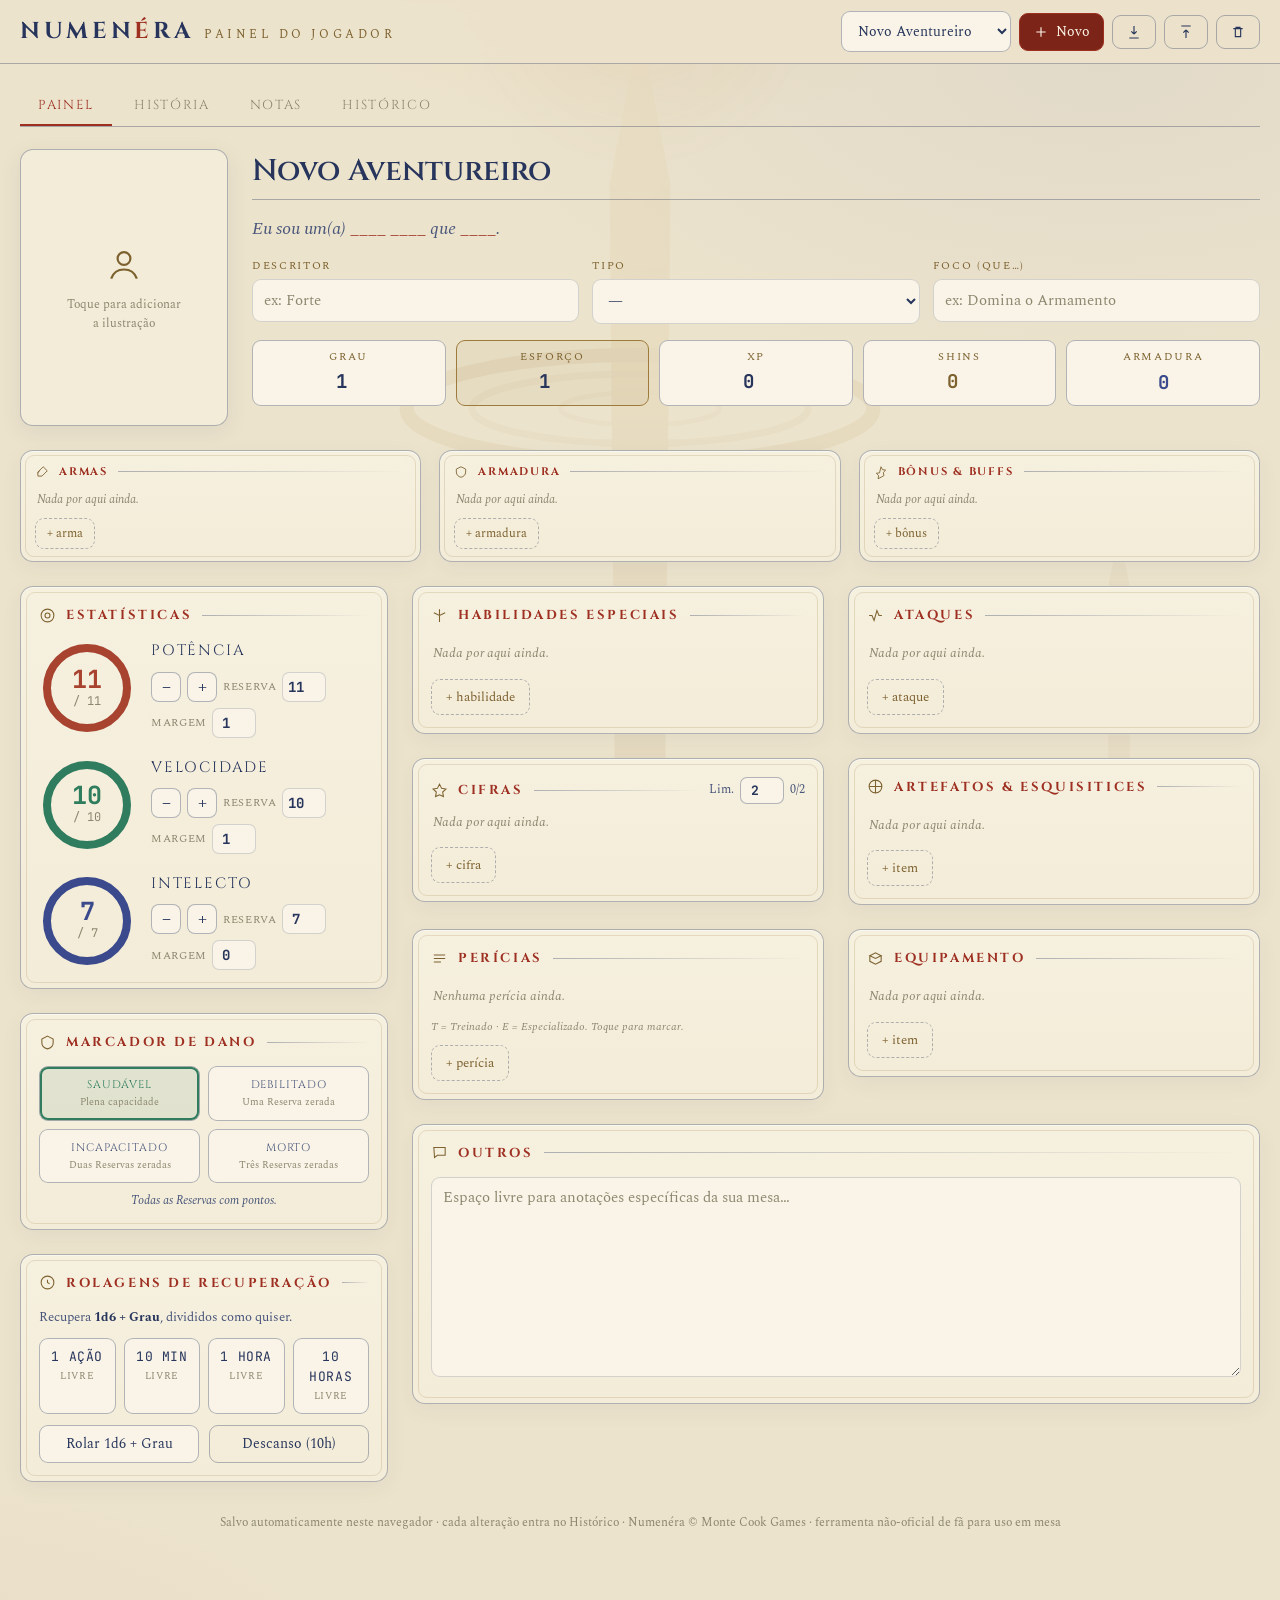
==== Painel do PJ.html @ b5084835 "Add history tracking feature to Player Dashboard, including UI elements for displaying and clearing " ====
<!DOCTYPE html>
<html lang="pt-BR">
<head>
<meta charset="UTF-8">
<meta name="viewport" content="width=device-width, initial-scale=1.0">
<title>Numenéra — Painel do Jogador</title>
<link rel="preconnect" href="https://fonts.googleapis.com">
<link rel="preconnect" href="https://fonts.gstatic.com" crossorigin>
<link href="https://fonts.googleapis.com/css2?family=Cinzel:wght@400;600;700&family=Spectral:ital,wght@0,400;0,500;0,600;1,400;1,500&family=JetBrains+Mono:wght@400;700&display=swap" rel="stylesheet">
<style>
:root{
  --parch:#ece3cc; --parch-2:#f3ecd8; --parch-3:#f9f4e7; --parch-card:#f6f0df;
  --ink:#27355c; --ink-soft:#48557a; --ink-faint:#8c876f;
  --line:rgba(39,53,92,.18); --line-2:rgba(39,53,92,.34);
  --verm:#9e3022; --verm-d:#7c2418; --brass:#9c7b3c; --brass-d:#7d6230;
  --pot:#a8432f; --vel:#2f7d5e; --int:#3a4a8c;
  --ok:#2f7d5e; --warn:#b8862f; --bad:#a8392c;
  --r:9px; --r-lg:13px;
}
*{box-sizing:border-box}
html,body{margin:0;padding:0}
body{
  background:
    radial-gradient(820px 520px at 50% -12%, rgba(196,132,44,.13), transparent 62%),
    radial-gradient(1100px 560px at 86% 4%, rgba(58,74,140,.06), transparent 60%),
    radial-gradient(900px 480px at -8% 108%, rgba(168,67,47,.06), transparent 55%),
    var(--parch);
  color:var(--ink); font-family:"Spectral",Georgia,serif; font-size:16px; line-height:1.55;
  min-height:100vh; -webkit-font-smoothing:antialiased;
}
button{font-family:inherit;cursor:pointer}
input,textarea,select{font-family:inherit;color:var(--ink)}
::placeholder{color:var(--ink-faint)}
::selection{background:rgba(158,48,34,.22)}
.bg{position:fixed;inset:0;z-index:0;pointer-events:none;overflow:hidden}
.bg .monolith{position:absolute;top:-30px;left:50%;transform:translateX(-50%);width:min(560px,86vw);opacity:.07}
.bg .mono-far{position:absolute;bottom:-40px;right:4%;width:min(220px,32vw);opacity:.045}
.wrap{max-width:1320px;margin:0 auto;padding:0 20px 80px;position:relative;z-index:1}
header.top{position:sticky;top:0;z-index:50;background:rgba(236,227,204,.94);backdrop-filter:blur(10px);border-bottom:1px solid var(--line-2)}
.top-in{max-width:1320px;margin:0 auto;padding:11px 20px;display:flex;align-items:center;gap:16px;flex-wrap:wrap}
.brand{display:flex;align-items:baseline;gap:11px}
.brand h1{font-family:"Cinzel",serif;font-weight:700;font-size:23px;letter-spacing:.16em;margin:0;color:var(--ink);text-transform:uppercase}
.brand h1 .a{color:var(--verm)}
.brand .sub{font-size:11.5px;letter-spacing:.3em;text-transform:uppercase;color:var(--brass-d)}
.top-tools{margin-left:auto;display:flex;align-items:center;gap:8px;flex-wrap:wrap}
select.charsel{background:var(--parch-3);border:1px solid var(--line-2);border-radius:var(--r);padding:8px 12px;font-size:14px;min-width:170px}
.btn{background:var(--parch-3);border:1px solid var(--line-2);color:var(--ink);border-radius:var(--r);padding:8px 13px;font-size:13.5px;display:inline-flex;align-items:center;gap:7px;transition:.15s}
.btn:hover{background:#fff;border-color:var(--brass-d)}
.btn:active{transform:translateY(1px)}
.btn.prim{background:var(--verm-d);border-color:var(--verm);color:#fdf6e8}
.btn.prim:hover{background:var(--verm)}
.btn.ghost{background:transparent}
.btn svg{width:16px;height:16px;fill:none;stroke:currentColor;stroke-width:1.7}
.tabs{display:flex;gap:4px;margin:22px 0;border-bottom:1px solid var(--line-2);flex-wrap:wrap}
.tab{background:transparent;border:none;border-bottom:2px solid transparent;padding:10px 18px;font-family:"Cinzel",serif;font-size:13px;letter-spacing:.13em;text-transform:uppercase;color:var(--ink-faint);transition:.15s}
.tab:hover{color:var(--ink)}
.tab.active{color:var(--verm);border-bottom-color:var(--verm)}
.tabsec[hidden]{display:none}
.panel{background:linear-gradient(180deg,var(--parch-card),var(--parch-2));border:1px solid var(--line-2);border-radius:var(--r-lg);padding:18px;position:relative;box-shadow:0 1px 0 rgba(255,255,255,.5) inset,0 6px 22px rgba(39,53,92,.05)}
.panel::before{content:"";position:absolute;inset:5px;border:1px solid rgba(156,123,60,.20);border-radius:9px;pointer-events:none}
.ptitle{font-family:"Cinzel",serif;font-size:13px;letter-spacing:.2em;text-transform:uppercase;color:var(--verm);margin:0 0 14px;display:flex;align-items:center;gap:10px}
.ptitle::after{content:"";flex:1;height:1px;background:linear-gradient(90deg,var(--line-2),transparent)}
.ptitle .ic{width:17px;height:17px;fill:none;stroke:var(--brass-d);stroke-width:1.5;flex:none}
.lbl{font-size:10.5px;letter-spacing:.16em;text-transform:uppercase;color:var(--brass-d)}
.fld{width:100%;background:var(--parch-3);border:1px solid var(--line);border-radius:var(--r);padding:9px 11px;font-size:15px;transition:.15s}
.fld:focus{outline:none;border-color:var(--brass);background:#fff}
textarea.fld{resize:vertical;min-height:64px;line-height:1.5}
.hero{display:grid;grid-template-columns:208px 1fr;gap:24px;align-items:start;margin-bottom:24px}
.portrait{position:relative;border:1px solid var(--line-2);border-radius:var(--r-lg);background:var(--parch-2);overflow:hidden;aspect-ratio:3/4;display:flex;align-items:center;justify-content:center;cursor:pointer;box-shadow:0 6px 22px rgba(39,53,92,.08)}
.portrait img{width:100%;height:100%;object-fit:cover;display:block}
.portrait .ph{display:flex;flex-direction:column;align-items:center;gap:10px;color:var(--ink-faint);padding:18px;text-align:center}
.portrait .ph svg{width:44px;height:44px;fill:none;stroke:var(--brass-d);stroke-width:1.2}
.portrait .ph span{font-size:12px}
.portrait:hover{border-color:var(--brass)}
.portrait .ovl{position:absolute;left:0;right:0;bottom:0;padding:8px;background:linear-gradient(0deg,rgba(39,53,92,.85),transparent);font-size:11px;letter-spacing:.16em;text-transform:uppercase;color:var(--parch-3);text-align:center;opacity:0;transition:.2s;pointer-events:none}
.portrait:hover .ovl{opacity:1}
.portrait .rm{position:absolute;top:6px;right:6px;background:rgba(39,53,92,.82);border:1px solid rgba(255,255,255,.25);border-radius:8px;width:26px;height:26px;display:none;align-items:center;justify-content:center;color:#fdf6e8;font-size:13px}
.portrait.has .rm{display:flex}
.portrait .rm:hover{background:var(--bad)}
.idbody{display:flex;flex-direction:column;gap:16px;min-width:0}
.namerow input{width:100%;background:transparent;border:none;border-bottom:1.5px solid var(--line-2);font-family:"Cinzel",serif;font-size:30px;font-weight:600;color:var(--ink);padding:2px 0 8px}
.namerow input:focus{outline:none;border-color:var(--brass)}
.sentence{font-style:italic;font-size:18px;color:var(--ink-soft);line-height:1.45}
.sentence b{color:var(--verm);font-style:normal;font-weight:600}
.dtf{display:grid;grid-template-columns:repeat(3,1fr);gap:13px}
.dtf .cell .lbl{display:block;margin-bottom:5px}
.meta{display:flex;gap:10px;flex-wrap:nowrap}
.meta .box{flex:1 1 0;min-width:0;background:var(--parch-3);border:1px solid var(--line-2);border-radius:var(--r);padding:8px 8px;display:flex;flex-direction:column;gap:2px;text-align:center}
.meta .box .lbl{margin:0}
.meta .box input,.meta .box .val{width:100%;background:transparent;border:none;text-align:center;font-family:"JetBrains Mono",monospace;font-size:19px;font-weight:700;color:var(--ink)}
.meta .box input:focus{outline:none}
.meta .box.eff{border-color:var(--brass);background:rgba(156,123,60,.07)}
.meta .box.shins .val,.meta .box.shins input{color:var(--brass-d)}
.meta .box.armor .val{color:var(--int)}
.grid{display:grid;grid-template-columns:368px 1fr;gap:24px;align-items:start}
.col{display:flex;flex-direction:column;gap:24px}
.twocol{display:grid;grid-template-columns:1fr 1fr;gap:24px;align-items:start}
.subcol{display:flex;flex-direction:column;gap:24px;min-width:0}
.gearbar{display:grid;grid-template-columns:repeat(3,1fr);gap:18px;margin-bottom:24px}
.panel.mini{padding:12px 14px}
.panel.mini::before{inset:4px}
.panel.mini .ptitle{font-size:11px;letter-spacing:.16em;margin-bottom:9px}
.panel.mini .ptitle .ic{width:14px;height:14px}
.panel.mini .rows{gap:6px}
.panel.mini .chip{padding:5px 8px;gap:8px}
.panel.mini .chip .cname{font-size:13px}
.panel.mini .chip .csub{font-size:10px}
.panel.mini .chip .cnum{min-width:34px}
.panel.mini .chip .cnum .v{font-size:16px}
.panel.mini .chip .ic-btn{width:23px;height:23px;font-size:11px}
.panel.mini .empty{padding:2px 2px;font-size:11.5px}
.panel.mini .addrow{margin-top:7px;padding:5px 11px;font-size:12px}
.pools{display:flex;flex-direction:column;gap:18px}
.pool{display:grid;grid-template-columns:96px 1fr;gap:16px;align-items:center}
.gauge{position:relative;width:96px;height:96px}
.gauge svg{width:96px;height:96px;transform:rotate(-90deg)}
.gauge .track{stroke:rgba(39,53,92,.10)}
.gauge .fill{stroke-linecap:round;transition:stroke-dashoffset .35s ease}
.gauge .ctr{position:absolute;inset:0;display:flex;flex-direction:column;align-items:center;justify-content:center}
.gauge .ctr .cur{font-family:"JetBrains Mono",monospace;font-size:25px;font-weight:700;line-height:1}
.gauge .ctr .mx{font-family:"JetBrains Mono",monospace;font-size:12px;color:var(--ink-faint)}
.pool-info{display:flex;flex-direction:column;gap:9px;min-width:0}
.pool-name{font-family:"Cinzel",serif;font-size:15px;letter-spacing:.12em;text-transform:uppercase;color:var(--ink)}
.pool-ctrls{display:flex;align-items:center;gap:6px;flex-wrap:wrap}
.step{width:30px;height:30px;border-radius:8px;border:1px solid var(--line-2);background:var(--parch-3);color:var(--ink);font-size:18px;line-height:1;display:flex;align-items:center;justify-content:center}
.step:hover{background:#fff;border-color:var(--brass-d)}
.pool-ctrls .miniedit{display:flex;align-items:center;gap:5px;font-size:11px;color:var(--ink-faint);text-transform:uppercase;letter-spacing:.06em}
.pool-ctrls .miniedit input{width:44px;background:var(--parch-3);border:1px solid var(--line);border-radius:7px;text-align:center;font-family:"JetBrains Mono",monospace;font-weight:700;padding:5px 2px;font-size:14px}
.dmgtrack{display:flex;flex-direction:column;gap:9px}
.dmgrow{display:grid;grid-template-columns:1fr 1fr;gap:8px}
.dmgcell{min-width:0;border:1px solid var(--line-2);border-radius:var(--r);background:var(--parch-3);padding:9px 8px;text-align:center;cursor:pointer;transition:.15s;user-select:none;overflow:hidden}
.dmgcell:hover{border-color:var(--brass-d)}
.dmgcell .st{font-family:"Cinzel",serif;font-size:11px;letter-spacing:.08em;text-transform:uppercase;color:var(--ink-soft)}
.dmgcell .sub{font-size:10px;color:var(--ink-faint);margin-top:2px}
.dmgcell.active{box-shadow:0 0 0 2px currentColor inset}
.dmgcell.s0.active{color:var(--ok);background:rgba(47,125,94,.10)}
.dmgcell.s1.active{color:var(--warn);background:rgba(184,134,47,.12)}
.dmgcell.s2.active{color:var(--bad);background:rgba(168,57,44,.12)}
.dmgcell.s3.active{color:#6c1414;background:rgba(108,20,20,.14)}
.dmgcell.active .st{color:currentColor}
.dmg-note{font-size:12px;color:var(--ink-soft);font-style:italic;text-align:center}
.recov{display:flex;flex-direction:column;gap:11px}
.recrow{display:flex;gap:8px;flex-wrap:wrap}
.rectile{flex:1;min-width:66px;background:var(--parch-3);border:1px solid var(--line-2);border-radius:var(--r);padding:8px 6px;text-align:center;font-size:10px;letter-spacing:.06em;text-transform:uppercase;color:var(--ink-faint);transition:.15s;user-select:none;cursor:pointer}
.rectile:hover{border-color:var(--brass-d)}
.rectile.used{background:rgba(158,48,34,.12);border-color:var(--verm);color:var(--verm)}
.rectile .t{display:block;font-size:13px;color:var(--ink);margin-bottom:2px;font-family:"JetBrains Mono",monospace}
.rectile.used .t{color:var(--verm);text-decoration:line-through}
.recline{display:flex;align-items:center;gap:10px;justify-content:space-between;font-size:13px;color:var(--ink-soft)}
.recline b{color:var(--ink)}
.rows{display:flex;flex-direction:column;gap:8px}
.empty{font-size:12.5px;color:var(--ink-faint);font-style:italic;padding:5px 2px}
.chip{display:flex;align-items:center;gap:10px;background:var(--parch-3);border:1px solid var(--line-2);border-radius:var(--r);padding:7px 9px;cursor:pointer;transition:.12s}
.chip:hover{border-color:var(--brass);background:#fff}
.chip .cmain{flex:1;min-width:0}
.chip .cname{font-weight:600;color:var(--ink);white-space:nowrap;overflow:hidden;text-overflow:ellipsis;font-size:14.5px}
.chip .csub{font-size:11px;color:var(--ink-faint);letter-spacing:.03em;white-space:nowrap;overflow:hidden;text-overflow:ellipsis}
.chip .cnum{flex:none;text-align:center;min-width:40px;padding:0 2px}
.chip .cnum .v{font-family:"JetBrains Mono",monospace;font-size:19px;font-weight:700;line-height:1;color:var(--verm);display:block}
.chip .cnum .l{font-size:8.5px;text-transform:uppercase;letter-spacing:.06em;color:var(--ink-faint)}
.chip .cnum.blue .v{color:var(--int)}
.chip .cnum.green .v{color:var(--vel)}
.chip .cnum.brass .v{color:var(--brass-d)}
.chip .cact{display:flex;gap:4px;flex:none}
.chip .ic-btn{width:26px;height:26px;border-radius:7px;border:1px solid var(--line);background:transparent;color:var(--ink-faint);display:flex;align-items:center;justify-content:center;font-size:12px}
.chip .ic-btn:hover{color:var(--ink);border-color:var(--brass-d)}
.chip .ic-btn.del:hover{color:var(--bad);border-color:var(--bad)}
.addrow{align-self:flex-start;margin-top:10px;background:transparent;border:1px dashed var(--line-2);color:var(--brass-d);border-radius:var(--r);padding:7px 14px;font-size:13px}
.addrow:hover{background:var(--parch-3)}
.skill{display:flex;gap:8px;align-items:center}
.skill .badges{display:flex;gap:5px;flex:none}
.skill .bdg{width:30px;height:30px;border-radius:50%;border:1.5px solid var(--line-2);background:var(--parch-3);font-family:"Cinzel",serif;font-size:12px;font-weight:700;color:var(--ink-faint);display:flex;align-items:center;justify-content:center;transition:.12s}
.skill .bdg:hover{border-color:var(--brass-d)}
.skill .bdg.on[data-k="T"]{background:var(--vel);border-color:var(--vel);color:#fff}
.skill .bdg.on[data-k="E"]{background:var(--brass);border-color:var(--brass);color:#fff}
.skill .del{flex:none;width:30px;height:34px;border-radius:8px;border:1px solid var(--line);background:transparent;color:var(--ink-faint);display:flex;align-items:center;justify-content:center;font-size:13px}
.skill .del:hover{color:var(--bad);border-color:var(--bad)}
.skill-hint{font-size:11px;color:var(--ink-faint);font-style:italic;margin-top:6px}
.cyphdr{display:flex;align-items:center;justify-content:space-between;margin-bottom:4px;gap:10px}
.cyphdr .limit{display:flex;align-items:center;gap:6px;font-size:11.5px;color:var(--ink-soft);white-space:nowrap}
.cyphdr .limit input{width:44px;background:var(--parch-3);border:1px solid var(--line-2);border-radius:7px;text-align:center;font-family:"JetBrains Mono",monospace;font-weight:700;padding:4px;font-size:13px}
.cyphdr .limit.over{color:var(--bad)}
.cyphdr .limit.over input{border-color:var(--bad)}
.board textarea{min-height:60vh;font-size:15.5px;line-height:1.7}
.story-grid{display:grid;grid-template-columns:1fr 1fr;gap:24px}
.story-grid textarea{min-height:42vh}
.modal-back{position:fixed;inset:0;background:rgba(39,53,92,.42);backdrop-filter:blur(3px);display:none;align-items:center;justify-content:center;z-index:200;padding:20px}
.modal-back.show{display:flex}
.modal{background:var(--parch-2);border:1px solid var(--brass);border-radius:var(--r-lg);width:min(520px,100%);max-height:88vh;overflow:auto;box-shadow:0 20px 60px rgba(39,53,92,.4)}
.modal-head{display:flex;align-items:center;justify-content:space-between;padding:14px 18px;border-bottom:1px solid var(--line-2)}
.modal-head h4{margin:0;font-family:"Cinzel",serif;font-size:14px;letter-spacing:.16em;text-transform:uppercase;color:var(--verm)}
.modal-head .x{background:transparent;border:none;font-size:18px;color:var(--ink-faint)}
.modal-head .x:hover{color:var(--bad)}
.modal-body{padding:16px 18px;display:flex;flex-direction:column;gap:13px}
.modal-foot{padding:12px 18px;border-top:1px solid var(--line-2);display:flex;justify-content:flex-end;gap:8px}
.mfield{display:flex;flex-direction:column;gap:5px}
.mfield label{font-size:11px;letter-spacing:.12em;text-transform:uppercase;color:var(--brass-d)}
.tip{position:fixed;z-index:300;max-width:300px;background:var(--ink);color:var(--parch-3);border:1px solid var(--brass);border-radius:10px;padding:10px 12px;font-size:13px;line-height:1.5;box-shadow:0 12px 40px rgba(0,0,0,.35);pointer-events:none;opacity:0;transition:opacity .12s;display:none}
.tip.show{display:block;opacity:1}
.tip .tt-title{font-family:"Cinzel",serif;font-size:12px;letter-spacing:.08em;text-transform:uppercase;color:var(--brass);margin-bottom:6px}
.tip .tt-row{display:flex;gap:12px;justify-content:space-between;margin-top:2px}
.tip .tt-row .k{color:#c9b88a;flex:none}
.tip .tt-row .vv{text-align:right;color:var(--parch-3)}
.tip .tt-full{margin-top:6px;color:#e6dcc2;white-space:pre-wrap}
.foot{margin-top:32px;text-align:center;font-size:12px;color:var(--ink-faint)}
.toast{position:fixed;bottom:24px;left:50%;transform:translateX(-50%) translateY(20px);background:var(--ink);border:1px solid var(--brass);color:var(--parch-3);padding:11px 20px;border-radius:var(--r);font-size:14px;opacity:0;transition:.25s;z-index:400;box-shadow:0 10px 40px rgba(39,53,92,.4)}
.toast.show{opacity:1;transform:translateX(-50%) translateY(0)}
.history-bar{display:flex;align-items:center;justify-content:space-between;gap:12px;flex-wrap:wrap}
.history-bar .ptitle{flex:1;min-width:200px;margin:0}
.history-bar .ptitle #history-count{font-family:"JetBrains Mono",monospace;font-size:12px;letter-spacing:0;color:var(--ink-faint);text-transform:none}
.history-lead{margin:10px 0 14px;font-size:13.5px;color:var(--ink-soft);font-style:italic}
.history{display:flex;flex-direction:column;gap:10px}
.hentry{background:var(--parch-3);border:1px solid var(--line);border-left:3px solid var(--brass);border-radius:var(--r);padding:10px 12px 10px 14px}
.hentry:first-child{border-left-color:var(--verm)}
.hentry .when{font-family:"JetBrains Mono",monospace;font-size:11.5px;letter-spacing:.03em;color:var(--brass-d)}
.hentry ul{margin:6px 0 0;padding-left:18px}
.hentry li{font-size:14.5px;line-height:1.45}
@media(max-width:1040px){.grid{grid-template-columns:1fr}.hero{grid-template-columns:170px 1fr}}
@media(max-width:760px){.gearbar{grid-template-columns:1fr}}
@media(max-width:640px){.hero{grid-template-columns:1fr}.portrait{aspect-ratio:16/10;max-height:230px;width:60%;margin:0 auto}.twocol,.story-grid{grid-template-columns:1fr}.subcol{gap:24px}.dtf{grid-template-columns:1fr}.meta{flex-wrap:wrap}.meta .box{flex:1 1 28%}.brand h1{font-size:18px}}
</style>
</head>
<body>
<div class="bg">
  <svg class="monolith" viewBox="0 0 240 470" xmlns="http://www.w3.org/2000/svg">
    <defs>
      <radialGradient id="amberGlow" cx="50%" cy="15%" r="46%">
        <stop offset="0%" stop-color="#f0c074" stop-opacity=".95"/>
        <stop offset="55%" stop-color="#c8842c" stop-opacity=".30"/>
        <stop offset="100%" stop-color="#c8842c" stop-opacity="0"/>
      </radialGradient>
      <linearGradient id="amberBody" x1="0" y1="0" x2="0" y2="1">
        <stop offset="0%" stop-color="#d2a655"/>
        <stop offset="100%" stop-color="#7c511c"/>
      </linearGradient>
    </defs>
    <ellipse cx="120" cy="70" rx="86" ry="86" fill="url(#amberGlow)"/>
    <path d="M120 24 L133 92 L130 442 L110 442 L107 92 Z" fill="url(#amberBody)"/>
    <path d="M120 24 L133 92 L120 100 L107 92 Z" fill="#e0b86a" opacity=".55"/>
    <ellipse cx="120" cy="188" rx="100" ry="23" fill="none" stroke="#9a6820" stroke-width="6"/>
    <ellipse cx="120" cy="188" rx="72" ry="15" fill="none" stroke="#9a6820" stroke-width="3" opacity=".55"/>
    <ellipse cx="120" cy="188" rx="34" ry="7" fill="none" stroke="#9a6820" stroke-width="2" opacity=".4"/>
  </svg>
  <svg class="mono-far" viewBox="0 0 240 470" xmlns="http://www.w3.org/2000/svg">
    <path d="M120 24 L133 92 L130 442 L110 442 L107 92 Z" fill="#8a5e22"/>
    <ellipse cx="120" cy="188" rx="100" ry="23" fill="none" stroke="#8a5e22" stroke-width="6"/>
  </svg>
</div>

<header class="top">
  <div class="top-in">
    <div class="brand"><h1>Numen<span class="a">é</span>ra</h1><span class="sub">Painel do Jogador</span></div>
    <div class="top-tools">
      <select class="charsel" id="charsel" onchange="App.switchChar(this.value)"></select>
      <button class="btn prim" onclick="App.newChar()"><svg viewBox="0 0 24 24"><path d="M12 5v14M5 12h14"/></svg>Novo</button>
      <button class="btn ghost" onclick="App.exportChar()" title="Exportar ficha (JSON)"><svg viewBox="0 0 24 24"><path d="M12 3v12m0 0l-4-4m4 4l4-4M5 21h14"/></svg></button>
      <button class="btn ghost" onclick="document.getElementById('importfile').click()" title="Importar ficha (JSON)"><svg viewBox="0 0 24 24"><path d="M12 21V9m0 0l-4 4m4-4l4 4M5 3h14"/></svg></button>
      <button class="btn ghost" onclick="App.deleteChar()" title="Excluir personagem"><svg viewBox="0 0 24 24"><path d="M5 7h14M9 7V5h6v2m-7 0v12h8V7"/></svg></button>
      <input type="file" id="importfile" accept="application/json" style="display:none" onchange="App.importChar(event)">
    </div>
  </div>
</header>

<div class="wrap">
  <div class="tabs">
    <button class="tab active" data-tab="painel" onclick="App.switchTab('painel')">Painel</button>
    <button class="tab" data-tab="historia" onclick="App.switchTab('historia')">História</button>
    <button class="tab" data-tab="notas" onclick="App.switchTab('notas')">Notas</button>
    <button class="tab" data-tab="historico" onclick="App.switchTab('historico')">Histórico</button>
  </div>

  <section id="tab-painel" class="tabsec">
    <section class="hero">
      <div class="portrait" id="portrait" onclick="App.portraitClick(event)">
        <div class="ph" id="portrait-ph">
          <svg viewBox="0 0 24 24"><circle cx="12" cy="9" r="3.5"/><path d="M5 20c1.2-3.5 4-5 7-5s5.8 1.5 7 5"/></svg>
          <span>Toque para adicionar<br>a ilustração</span>
        </div>
        <div class="ovl">trocar ilustração</div>
        <button class="rm" onclick="App.removePortrait(event)" title="Remover">✕</button>
        <input type="file" id="portraitfile" accept="image/*" style="display:none" onchange="App.loadPortrait(event)">
      </div>
      <div class="idbody">
        <div class="namerow"><input id="f-name" placeholder="Nome" oninput="App.set('name',this.value);App.renderSentence();App.refreshSelect()"></div>
        <div class="sentence" id="sentence"></div>
        <div class="dtf">
          <div class="cell"><span class="lbl">Descritor</span><input class="fld" id="f-descriptor" list="dl-desc" placeholder="ex: Forte" oninput="App.set('descriptor',this.value);App.renderSentence()"></div>
          <div class="cell"><span class="lbl">Tipo</span><select class="fld" id="f-type" onchange="App.setType(this.value)"><option value="">—</option><option>Glaive</option><option>Nano</option><option>Jack</option></select></div>
          <div class="cell"><span class="lbl">Foco (que…)</span><input class="fld" id="f-focus" list="dl-focus" placeholder="ex: Domina o Armamento" oninput="App.set('focus',this.value);App.renderSentence()"></div>
        </div>
        <div class="meta">
          <div class="box"><span class="lbl">Grau</span><input id="f-tier" type="number" min="1" max="6" oninput="App.set('tier',+this.value||1);App.renderRecov()"></div>
          <div class="box eff"><span class="lbl">Esforço</span><input id="f-effort" type="number" min="0" oninput="App.set('effort',+this.value||0)"></div>
          <div class="box"><span class="lbl">XP</span><input id="f-xp" type="number" min="0" oninput="App.set('xp',+this.value||0)"></div>
          <div class="box shins"><span class="lbl">Shins</span><input id="f-shins" type="number" min="0" oninput="App.set('shins',+this.value||0)"></div>
          <div class="box armor"><span class="lbl">Armadura</span><span class="val" id="armor-total">0</span></div>
        </div>
      </div>
    </section>

    <datalist id="dl-desc"></datalist>
    <datalist id="dl-focus"></datalist>

    <div class="gearbar">
      <div class="panel mini">
        <h3 class="ptitle"><svg class="ic" viewBox="0 0 24 24"><path d="M14 3l7 7-9 9-7 0 0-7z"/><path d="M9 9l-5 5"/></svg>Armas</h3>
        <div class="rows" id="list-weapons"></div>
        <button class="addrow" onclick="App.addItem('weapons')">+ arma</button>
      </div>
      <div class="panel mini">
        <h3 class="ptitle"><svg class="ic" viewBox="0 0 24 24"><path d="M12 3l8 4v5c0 5-3.5 8-8 9-4.5-1-8-4-8-9V7z"/></svg>Armadura</h3>
        <div class="rows" id="list-armors"></div>
        <button class="addrow" onclick="App.addItem('armors')">+ armadura</button>
      </div>
      <div class="panel mini">
        <h3 class="ptitle"><svg class="ic" viewBox="0 0 24 24"><path d="M12 3l2.5 5 5.5.8-4 3.9 1 5.5L12 21l-5 2.6 1-5.5-4-3.9 5.5-.8z"/></svg>Bônus &amp; Buffs</h3>
        <div class="rows" id="list-buffs"></div>
        <button class="addrow" onclick="App.addItem('buffs')">+ bônus</button>
      </div>
    </div>

    <div class="grid">
      <div class="col">
        <div class="panel">
          <h3 class="ptitle"><svg class="ic" viewBox="0 0 24 24"><circle cx="12" cy="12" r="9"/><circle cx="12" cy="12" r="3.5"/></svg>Estatísticas</h3>
          <div class="pools" id="pools"></div>
        </div>
        <div class="panel">
          <h3 class="ptitle"><svg class="ic" viewBox="0 0 24 24"><path d="M12 3l8 4v5c0 5-3.5 8-8 9-4.5-1-8-4-8-9V7z"/></svg>Marcador de Dano</h3>
          <div class="dmgtrack"><div class="dmgrow" id="dmgrow"></div><div class="dmg-note" id="dmg-note"></div></div>
        </div>
        <div class="panel">
          <h3 class="ptitle"><svg class="ic" viewBox="0 0 24 24"><circle cx="12" cy="12" r="9"/><path d="M12 8v4l3 2"/></svg>Rolagens de Recuperação</h3>
          <div class="recov">
            <div class="recline"><span>Recupera <b>1d6 + Grau</b>, divididos como quiser.</span></div>
            <div class="recrow" id="recrow"></div>
            <div class="recline">
              <button class="btn" style="flex:1;justify-content:center" onclick="App.rollRecovery()">Rolar 1d6 + Grau</button>
              <button class="btn ghost" style="flex:1;justify-content:center" onclick="App.fullRest()">Descanso (10h)</button>
            </div>
          </div>
        </div>
      </div>

      <div class="col">
        <div class="twocol">
          <div class="panel">
            <h3 class="ptitle"><svg class="ic" viewBox="0 0 24 24"><path d="M12 3v18M4 8l8 4 8-4"/></svg>Habilidades Especiais</h3>
            <div class="rows" id="list-abilities"></div>
            <button class="addrow" onclick="App.addItem('abilities')">+ habilidade</button>
          </div>
          <div class="panel">
            <h3 class="ptitle"><svg class="ic" viewBox="0 0 24 24"><path d="M3 12h4l3 7 4-14 3 7h4"/></svg>Ataques</h3>
            <div class="rows" id="list-attacks"></div>
            <button class="addrow" onclick="App.addItem('attacks')">+ ataque</button>
          </div>
        </div>

        <div class="twocol">
          <div class="panel">
            <div class="cyphdr">
              <h3 class="ptitle" style="margin:0;flex:1"><svg class="ic" viewBox="0 0 24 24"><path d="M12 3l3 6 6 .9-4.5 4.3 1 6.3L12 18l-5.5 2.5 1-6.3L3 9.9 9 9z"/></svg>Cifras</h3>
              <div class="limit" id="cyphlimit">Lim. <input id="f-cypherlimit" type="number" min="0" oninput="App.set('cypherLimit',+this.value||0);App.renderList('cyphers')"> <span id="cyphcount"></span></div>
            </div>
            <div class="rows" id="list-cyphers"></div>
            <button class="addrow" onclick="App.addItem('cyphers')">+ cifra</button>
          </div>
          <div class="panel">
            <h3 class="ptitle"><svg class="ic" viewBox="0 0 24 24"><circle cx="12" cy="12" r="9"/><path d="M12 3v18M3 12h18"/></svg>Artefatos &amp; Esquisitices</h3>
            <div class="rows" id="list-artifacts"></div>
            <button class="addrow" onclick="App.addItem('artifacts')">+ item</button>
          </div>
        </div>

        <div class="twocol">
          <div class="panel">
            <h3 class="ptitle"><svg class="ic" viewBox="0 0 24 24"><path d="M4 7h16M4 12h16M4 17h10"/></svg>Perícias</h3>
            <div class="rows" id="skills"></div>
            <div class="skill-hint">T = Treinado · E = Especializado. Toque para marcar.</div>
            <button class="addrow" onclick="App.addSkill()">+ perícia</button>
          </div>
          <div class="panel">
            <h3 class="ptitle"><svg class="ic" viewBox="0 0 24 24"><path d="M4 8l8-4 8 4-8 4z"/><path d="M4 8v8l8 4 8-4V8"/></svg>Equipamento</h3>
            <div class="rows" id="list-equipment"></div>
            <button class="addrow" onclick="App.addItem('equipment')">+ item</button>
          </div>
        </div>

        <div class="panel">
          <h3 class="ptitle"><svg class="ic" viewBox="0 0 24 24"><path d="M4 5h16v11H9l-4 3z"/></svg>Outros</h3>
          <textarea class="fld" id="f-other" placeholder="Espaço livre para anotações específicas da sua mesa…" oninput="App.set('other',this.value)" style="min-height:200px"></textarea>
        </div>
      </div>
    </div>
  </section>

  <section id="tab-historia" class="tabsec" hidden>
    <div class="story-grid">
      <div class="panel">
        <h3 class="ptitle"><svg class="ic" viewBox="0 0 24 24"><path d="M5 4h11l3 3v13H5z"/><path d="M8 9h8M8 13h8M8 17h5"/></svg>Antecedente / História</h3>
        <textarea class="fld" id="f-background" placeholder="De onde veio, vínculos com os outros PJs, como chegou até aqui…" oninput="App.set('background',this.value)"></textarea>
      </div>
      <div class="panel">
        <h3 class="ptitle"><svg class="ic" viewBox="0 0 24 24"><circle cx="12" cy="12" r="9"/><circle cx="12" cy="12" r="4"/><path d="M12 3v3M12 18v3M3 12h3M18 12h3"/></svg>Objetivo Pessoal</h3>
        <textarea class="fld" id="f-goal" placeholder="O que seu personagem realmente busca? Metas de curto e longo prazo…" oninput="App.set('goal',this.value)"></textarea>
      </div>
    </div>
  </section>

  <section id="tab-notas" class="tabsec" hidden>
    <div class="panel board">
      <h3 class="ptitle"><svg class="ic" viewBox="0 0 24 24"><path d="M4 5h16v11H9l-4 3z"/></svg>Notas</h3>
      <textarea class="fld" id="f-notes" placeholder="Quadro livre — pistas, PNJs, mapas em palavras, ideias soltas…" oninput="App.set('notes',this.value)"></textarea>
    </div>
  </section>

  <section id="tab-historico" class="tabsec" hidden>
    <div class="panel">
      <div class="history-bar">
        <h3 class="ptitle"><svg class="ic" viewBox="0 0 24 24"><path d="M6 4h9l3 3v13H6z"/><path d="M9 10h6M9 14h6M9 18h4"/></svg>Histórico<span id="history-count"></span></h3>
        <button class="btn ghost" type="button" onclick="App.clearHistory()">Limpar</button>
      </div>
      <p class="history-lead">Cada alteração desta ficha fica registrada aqui, da mais recente para a mais antiga.</p>
      <div class="history" id="history-list"></div>
    </div>
  </section>

  <div class="foot">Salvo automaticamente neste navegador · cada alteração entra no Histórico · Numenéra © Monte Cook Games · ferramenta não-oficial de fã para uso em mesa</div>
</div>

<div class="modal-back" id="modalback" onclick="App.modalBackClick(event)">
  <div class="modal">
    <div class="modal-head"><h4 id="modal-title"></h4><button class="x" onclick="App.closeModal()">✕</button></div>
    <div class="modal-body" id="modal-body"></div>
    <div class="modal-foot"><button class="btn prim" onclick="App.closeModal()">Concluir</button></div>
  </div>
</div>

<div class="tip" id="tip"></div>
<div class="toast" id="toast"></div>
<script>
const STORE="numenera_chars_v3";
const STATS=[["might","Potência","--pot"],["speed","Velocidade","--vel"],["intellect","Intelecto","--int"]];
const RECOV=["1 ação","10 min","1 hora","10 horas"];
const TYPES={
  Glaive:{might:11,speed:10,intellect:7,mEdge:1,sEdge:1,iEdge:0,cypher:2},
  Nano:{might:7,speed:9,intellect:12,mEdge:0,sEdge:0,iEdge:1,cypher:3},
  Jack:{might:10,speed:10,intellect:10,mEdge:0,sEdge:0,iEdge:0,cypher:2}
};
const DESCRIPTORS=["Decidido","Encantador","Erudito","Esperto","Forte","Furtivo","Gracioso","Inteligente","Místico/Mecânico","Resistente","Rústico","Veloz"];
const FOCI=["Assassina","Caça Com Grande Perícia","Carrega uma Aljava","Controla a Gravidade","Controla Bestas","Cria Ilusões","Cria Objetos Únicos","Deixa um Rastro de Gelo","Doma o Relâmpago","Domina a Defesa","Domina o Armamento","Domina Poderes Mentais","Empunha Duas Armas ao Mesmo Tempo","Entretém","Espreita nos Becos","Existe Parcialmente Fora desta Fase","Explora Lugares Escuros","Fala com Máquinas","Faz Milagres","Funde Carne e Aço","Lidera","Luta Com Estilo","Maneja o Poder Com Precisão","Manipula a Matéria com a Mente","Porta um Halo de Fogo","Se Enfurece","Uiva para a Lua","Usa o Magnetismo","Vive nos Ermos"];
const SKILLS_SUGG=["Abrir Fechaduras","Astronomia","Biologia","Botânica","Carpintaria","Carregar","Cavalgar","Couraria","Curar","Enganar","Equilíbrio","Escalar","Escapar","Esgueirar","Esmagar","Filosofia","Furto","Geografia","Geologia","História","Identificar","Iniciativa","Intimidação","Metalurgia","Nadar","Numenera","Percepção","Persuasão","Reparos","Saltar"];

const LISTS={
  weapons:{label:"Arma", blank:{name:"",weight:"Média",dmg:"4",mod:"",notes:""},
    fields:[{k:"name",l:"Nome",t:"text",ph:"ex: Espada de lâmina larga"},{k:"weight",l:"Categoria",t:"select",opts:["Leve","Média","Pesada"]},{k:"dmg",l:"Dano",t:"num"},{k:"mod",l:"Modificador / perícia",t:"text",ph:"+0, treinado…"},{k:"notes",l:"Notas / propriedades",t:"area"}],
    name:function(o){return o.name||"Arma"}, sub:function(o){return o.weight||""}, num:function(o){return o.dmg}, numL:"dano", numClass:"",
    tip:function(o){return [["Categoria",o.weight],["Dano",o.dmg],["Modificador",o.mod]]}, full:function(o){return o.notes}},
  armors:{label:"Armadura", blank:{name:"",armorVal:"1",potCost:"",speedRed:"",notes:""},
    fields:[{k:"name",l:"Nome",t:"text",ph:"ex: Gibão de couro"},{k:"armorVal",l:"Armadura (pontos)",t:"num"},{k:"potCost",l:"Custo de Potência por hora",t:"num"},{k:"speedRed",l:"Redução da Reserva de Velocidade",t:"num"},{k:"notes",l:"Notas",t:"area"}],
    name:function(o){return o.name||"Armadura"}, sub:function(o){return [o.potCost?("Pot/h "+o.potCost):"",o.speedRed?("Vel −"+o.speedRed):""].filter(Boolean).join("  ·  ")}, num:function(o){return o.armorVal}, numL:"armad.", numClass:"blue",
    tip:function(o){return [["Armadura",o.armorVal],["Custo Potência/h",o.potCost],["Redução Velocidade",o.speedRed]]}, full:function(o){return o.notes}, after:function(){App.renderArmorTotal()}},
  attacks:{label:"Ataque", blank:{name:"",cost:"",dmg:"",mod:"",desc:""},
    fields:[{k:"name",l:"Nome",t:"text",ph:"ex: Estocada"},{k:"dmg",l:"Dano",t:"num"},{k:"mod",l:"Modificador",t:"text",ph:"+0, dif. −1…"},{k:"cost",l:"Custo (opcional)",t:"text",ph:"ex: 1 p. Velocidade"},{k:"desc",l:"Descrição / efeito",t:"area"}],
    name:function(o){return o.name||"Ataque"}, sub:function(o){return [o.cost,o.mod?("mod "+o.mod):""].filter(Boolean).join("  ·  ")}, num:function(o){return o.dmg}, numL:"dano", numClass:"",
    tip:function(o){return [["Dano",o.dmg],["Modificador",o.mod],["Custo",o.cost]]}, full:function(o){return o.desc}},
  abilities:{label:"Habilidade Especial", blank:{name:"",cost:"",dmg:"",desc:""},
    fields:[{k:"name",l:"Nome",t:"text",ph:"ex: Espancar"},{k:"cost",l:"Custo (opcional)",t:"text",ph:"ex: 1 p. Potência"},{k:"dmg",l:"Dano (opcional)",t:"num"},{k:"desc",l:"O que faz",t:"area"}],
    name:function(o){return o.name||"Habilidade"}, sub:function(o){return o.cost||""}, num:function(o){return o.dmg}, numL:"dano", numClass:"",
    tip:function(o){return [["Custo",o.cost],["Dano",o.dmg]]}, full:function(o){return o.desc}},
  cyphers:{label:"Cifra", blank:{name:"",level:"",effect:""},
    fields:[{k:"name",l:"Nome",t:"text",ph:"Nome da cifra"},{k:"level",l:"Nível",t:"text"},{k:"effect",l:"Efeito",t:"area"}],
    name:function(o){return o.name||"Cifra"}, sub:function(o){return ""}, num:function(o){return o.level}, numL:"nível", numClass:"brass",
    tip:function(o){return [["Nível",o.level]]}, full:function(o){return o.effect}, after:function(){App.renderCypherCount()}},
  artifacts:{label:"Artefato / Esquisitice", blank:{name:"",level:"",effect:""},
    fields:[{k:"name",l:"Nome",t:"text",ph:"Artefato ou esquisitice"},{k:"level",l:"Nível",t:"text"},{k:"effect",l:"Efeito / teste de desgaste",t:"area"}],
    name:function(o){return o.name||"Item"}, sub:function(o){return ""}, num:function(o){return o.level}, numL:"nível", numClass:"brass",
    tip:function(o){return [["Nível",o.level]]}, full:function(o){return o.effect}},
  equipment:{label:"Equipamento", blank:{name:"",qty:"1",desc:""},
    fields:[{k:"name",l:"Nome",t:"text",ph:"ex: Kit do explorador"},{k:"qty",l:"Quantidade",t:"num"},{k:"desc",l:"Descrição",t:"area"}],
    name:function(o){return o.name||"Item"}, sub:function(o){return ""}, num:function(o){return o.qty}, numL:"qtd", numClass:"green",
    tip:function(o){return [["Quantidade",o.qty]]}, full:function(o){return o.desc}},
  buffs:{label:"Bônus / Buff", blank:{name:"",effect:"",duration:""},
    fields:[{k:"name",l:"Nome / o que aconteceu",t:"text",ph:"ex: Bênção do Sacerdote"},{k:"effect",l:"O que ganha",t:"area",ph:"+1 em Armadura…"},{k:"duration",l:"Duração",t:"text",ph:"ex: 10 min, até o fim da cena"}],
    name:function(o){return o.name||"Bônus"}, sub:function(o){return o.duration||""}, num:function(o){return ""}, numL:"", numClass:"",
    tip:function(o){return [["Duração",o.duration]]}, full:function(o){return o.effect}}
};

function uid(){return 'c'+Date.now().toString(36)+Math.random().toString(36).slice(2,6)}
function blank(){return{
  id:uid(),name:"",descriptor:"",type:"",focus:"",portrait:"",
  tier:1,effort:1,xp:0,shins:0,
  pools:{might:{cur:11,max:11,edge:1},speed:{cur:10,max:10,edge:1},intellect:{cur:7,max:7,edge:0}},
  recovery:{used:[false,false,false,false]},damage:0,
  skills:[],weapons:[],armors:[],attacks:[],abilities:[],
  cypherLimit:2,cyphers:[],artifacts:[],equipment:[],buffs:[],
  other:"",background:"",goal:"",notes:"",history:[]
}}

let DB={list:{},current:null};
let saveTimer=null;
let EDIT={key:null,i:-1};
let snapId=null,snap=null,pendingNotes=[];
const HIST_MAX=400;

function load(){
  try{const raw=localStorage.getItem(STORE);if(raw)DB=JSON.parse(raw)}catch(e){}
  if(!DB.list||!Object.keys(DB.list).length){const c=blank();c.name="Novo Aventureiro";c.history=[{t:Date.now(),lines:["Personagem criado"]}];DB.list={};DB.list[c.id]=c;DB.current=c.id}
  if(!DB.list[DB.current])DB.current=Object.keys(DB.list)[0];
  for(const id in DB.list){const c=DB.list[id];["skills","weapons","armors","attacks","abilities","cyphers","artifacts","equipment","buffs"].forEach(function(k){if(!Array.isArray(c[k]))c[k]=[]});["other","background","goal","notes"].forEach(function(k){if(c[k]==null)c[k]=""});if(c.shins==null)c.shins=0;if(!Array.isArray(c.history))c.history=[]}
}
function writeDB(){try{localStorage.setItem(STORE,JSON.stringify(DB))}catch(e){toast("Não foi possível salvar (armazenamento cheio?)")}}
function persist(){try{recordChanges()}catch(err){console.error(err)}writeDB();try{App.renderHistory()}catch(err){}}
function scheduleSave(){clearTimeout(saveTimer);saveTimer=setTimeout(persist,400)}
function commit(){clearTimeout(saveTimer);saveTimer=null;persist()}
function cur(){return DB.list[DB.current]}
function esc(s){return(s==null?'':String(s)).replace(/&/g,'&amp;').replace(/</g,'&lt;').replace(/>/g,'&gt;').replace(/"/g,'&quot;')}
function toast(msg){const t=document.getElementById('toast');t.textContent=msg;t.classList.add('show');clearTimeout(t._tm);t._tm=setTimeout(function(){t.classList.remove('show')},1900)}

function noteChange(line){if(line)pendingNotes.push(line)}
function snapshotOf(c){const o=JSON.parse(JSON.stringify(c));delete o.history;return o}
function same(a,b){return JSON.stringify(a)===JSON.stringify(b)}
function changed(a,b){
  if(a===b)return false;
  if((a==null||a==='')&&(b==null||b===''))return false;
  if(a!=null&&b!=null&&typeof a!=='object'&&typeof b!=='object'&&String(a)===String(b))return false;
  return true;
}
function clip(v){const s=String(v==null?'':v).replace(/\s+/g,' ').trim();if(!s)return '';return s.length>80?s.slice(0,77)+'…':s}
function num(v){if(typeof v==='number')return v;if(typeof v==='string'&&v.trim()!==''&&isFinite(Number(v)))return Number(v);return v}
function showVal(v){
  if(v==null||v==='')return '—';
  if(typeof v==='number'&&isFinite(v))return String(v);
  if(typeof v==='boolean')return v?'sim':'não';
  const s=clip(v);return s?'«'+s+'»':'—';
}
function showField(f,v){
  if(f&&f.t==='num'){if(v==null||String(v).trim()==='')return '—';return showVal(num(v))}
  return showVal(v);
}
function trimHistory(c){if(c.history.length>HIST_MAX)c.history.splice(0,c.history.length-HIST_MAX)}
function recordChanges(){
  const c=cur();if(!c)return;
  if(!Array.isArray(c.history))c.history=[];
  if(snapId!==c.id||!snap){
    snapId=c.id;snap=snapshotOf(c);
    if(pendingNotes.length){c.history.push({t:Date.now(),lines:pendingNotes.slice()});pendingNotes=[];trimHistory(c)}
    return;
  }
  const next=snapshotOf(c);
  const lines=diffChar(snap,next);
  const merged=pendingNotes.concat(lines).filter(Boolean);
  pendingNotes=[];
  if(merged.length){c.history.push({t:Date.now(),lines:merged});trimHistory(c)}
  snap=next;
}
const SCALAR_LABELS={
  name:'Nome',descriptor:'Descritor',type:'Tipo',focus:'Foco',
  tier:'Grau',effort:'Esforço',xp:'XP',shins:'Shins',cypherLimit:'Limite de cifras',
  other:'Outros',background:'Antecedente',goal:'Objetivo pessoal',notes:'Notas'
};
const POOL_NAME={might:'Potência',speed:'Velocidade',intellect:'Intelecto'};
const DMG_NAME=['Saudável','Debilitado','Incapacitado','Morto'];
const LIST_KEYS=['weapons','armors','attacks','abilities','cyphers','artifacts','equipment','buffs'];
function findInsert(before,after){
  if(after.length!==before.length+1)return -1;
  for(let i=0;i<after.length;i++){if(same(after.slice(0,i).concat(after.slice(i+1)),before))return i}
  return -1;
}
function findRemove(before,after){
  if(before.length!==after.length+1)return -1;
  for(let i=0;i<before.length;i++){if(same(before.slice(0,i).concat(before.slice(i+1)),after))return i}
  return -1;
}
function itemTitle(o){const n=o&&o.name!=null?String(o.name).trim():'';return n||'sem nome'}
function skillLevelLabel(v){if(v==='T')return 'Treinado';if(v==='E')return 'Especializado';return 'sem treinamento'}
function pushSkillAdded(s,lines){
  const name=(s&&s.name||'').trim();
  let line='Adicionou perícia'+(name?' '+showVal(name):'');
  if(s&&s.level)line+=' ('+skillLevelLabel(s.level)+')';
  lines.push(line);
}
function diffSkills(before,after,lines){
  const ins=findInsert(before,after);
  if(ins>=0){pushSkillAdded(after[ins],lines);return}
  const rem=findRemove(before,after);
  if(rem>=0){lines.push('Removeu perícia '+showVal(before[rem].name||'sem nome'));return}
  const n=Math.min(before.length,after.length);
  for(let i=0;i<n;i++){
    if(same(before[i],after[i]))continue;
    const b=before[i],a=after[i];
    const who=a.name||b.name||'sem nome';
    if(changed(b.name,a.name))lines.push('Perícia «'+clip(who)+'» · Nome: '+showVal(b.name)+' → '+showVal(a.name));
    if(changed(b.level,a.level))lines.push('Perícia «'+clip(who)+'»: '+skillLevelLabel(b.level)+' → '+skillLevelLabel(a.level));
  }
  for(let i=n;i<after.length;i++)pushSkillAdded(after[i],lines);
  for(let i=n;i<before.length;i++)lines.push('Removeu perícia '+showVal(before[i].name||'sem nome'));
}
function pushItemFields(key,item,lines,title){
  const cfg=LISTS[key];
  (cfg.fields||[]).forEach(function(f){
    if(f.k==='name')return;
    if(!changed(cfg.blank[f.k],item[f.k]))return;
    lines.push(cfg.label+' «'+clip(title)+'» · '+f.l+': '+showField(f,item[f.k]));
  });
}
function diffList(key,before,after,lines){
  const cfg=LISTS[key];
  const ins=findInsert(before,after);
  if(ins>=0){
    const item=after[ins],title=itemTitle(item);
    lines.push('Adicionou '+cfg.label+(title!=='sem nome'?' '+showVal(title):''));
    pushItemFields(key,item,lines,title);
    return;
  }
  const rem=findRemove(before,after);
  if(rem>=0){lines.push('Removeu '+cfg.label+' '+showVal(itemTitle(before[rem])));return}
  const n=Math.min(before.length,after.length);
  for(let i=0;i<n;i++){
    if(same(before[i],after[i]))continue;
    const b=before[i],a=after[i];
    const title=itemTitle(a.name?a:b);
    (cfg.fields||[]).forEach(function(f){
      if(!changed(b[f.k],a[f.k]))return;
      const shown=f.k==='name'?itemTitle(b.name?b:a):title;
      lines.push(cfg.label+' «'+clip(shown)+'» · '+f.l+': '+showField(f,b[f.k])+' → '+showField(f,a[f.k]));
    });
  }
  for(let i=n;i<after.length;i++){
    const title=itemTitle(after[i]);
    lines.push('Adicionou '+cfg.label+(title!=='sem nome'?' '+showVal(title):''));
    pushItemFields(key,after[i],lines,title);
  }
  for(let i=n;i<before.length;i++)lines.push('Removeu '+cfg.label+' '+showVal(itemTitle(before[i])));
}
function diffChar(before,after){
  const lines=[];
  Object.keys(SCALAR_LABELS).forEach(function(k){
    if(!changed(before[k],after[k]))return;
    const fk=({tier:1,effort:1,xp:1,shins:1,cypherLimit:1})[k]?{t:'num'}:null;
    lines.push(SCALAR_LABELS[k]+': '+showField(fk,before[k])+' → '+showField(fk,after[k]));
  });
  if(changed(before.portrait,after.portrait)){
    if(!after.portrait)lines.push('Removeu a ilustração');
    else if(!before.portrait)lines.push('Adicionou uma ilustração');
    else lines.push('Trocou a ilustração');
  }
  if(changed(before.damage,after.damage))lines.push('Marcador de dano: '+(DMG_NAME[before.damage]||showVal(before.damage))+' → '+(DMG_NAME[after.damage]||showVal(after.damage)));
  ['might','speed','intellect'].forEach(function(stat){
    const b=(before.pools&&before.pools[stat])||{};
    const a=(after.pools&&after.pools[stat])||{};
    [['cur','atual'],['max','reserva'],['edge','margem']].forEach(function(pair){
      if(!changed(b[pair[0]],a[pair[0]]))return;
      lines.push(POOL_NAME[stat]+' ('+pair[1]+'): '+showVal(num(b[pair[0]]))+' → '+showVal(num(a[pair[0]])));
    });
  });
  const bu=(before.recovery&&before.recovery.used)||[];
  const au=(after.recovery&&after.recovery.used)||[];
  for(let i=0;i<RECOV.length;i++){
    if(!!bu[i]===!!au[i])continue;
    lines.push('Recuperação ('+RECOV[i]+'): '+(bu[i]?'usada':'livre')+' → '+(au[i]?'usada':'livre'));
  }
  diffSkills(before.skills||[],after.skills||[],lines);
  LIST_KEYS.forEach(function(key){diffList(key,before[key]||[],after[key]||[],lines)});
  const known={id:1,portrait:1,pools:1,recovery:1,damage:1,skills:1};
  Object.keys(SCALAR_LABELS).forEach(function(k){known[k]=1});
  LIST_KEYS.forEach(function(k){known[k]=1});
  Object.keys(after).forEach(function(k){if(known[k])return;if(!same(before[k],after[k]))lines.push('Alterou '+k)});
  return lines;
}

const App={
  set:function(k,v){cur()[k]=v;scheduleSave()},
  switchTab:function(t){
    commit();
    document.querySelectorAll('.tab').forEach(function(b){b.classList.toggle('active',b.dataset.tab===t)});
    document.querySelectorAll('.tabsec').forEach(function(s){s.hidden=(s.id!=='tab-'+t)});
  },

  setType:function(v){const c=cur();c.type=v;const t=TYPES[v];
    if(t){const apply=confirm('Aplicar as Reservas iniciais de '+v+'?\n\nPotência '+t.might+' · Velocidade '+t.speed+' · Intelecto '+t.intellect+'\n(+6 pontos para distribuir depois.)');
      if(apply){noteChange('Aplicou as Reservas iniciais de '+v);c.pools.might={cur:t.might,max:t.might,edge:t.mEdge};c.pools.speed={cur:t.speed,max:t.speed,edge:t.sEdge};c.pools.intellect={cur:t.intellect,max:t.intellect,edge:t.iEdge};c.cypherLimit=t.cypher;document.getElementById('f-cypherlimit').value=c.cypherLimit;this.renderList('cyphers')}}
    commit();this.renderSentence();this.renderPools();this.renderDamage()},

  adjust:function(stat,d){const p=cur().pools[stat];p.cur=Math.max(0,Math.min(p.max,p.cur+d));this.autoDamage();commit();this.renderPools()},
  setMax:function(stat,v){const p=cur().pools[stat];p.max=Math.max(0,v|0);if(p.cur>p.max)p.cur=p.max;this.autoDamage();commit();this.renderPools()},
  setEdge:function(stat,v){cur().pools[stat].edge=Math.max(0,v|0);commit();this.renderPools()},

  setDamage:function(i){cur().damage=i;commit();this.renderDamage()},
  autoDamage:function(){const c=cur();c.damage=['might','speed','intellect'].filter(function(s){return c.pools[s].cur<=0}).length;this.renderDamage()},

  toggleRecov:function(i){const u=cur().recovery.used;u[i]=!u[i];commit();this.renderRecov()},
  rollRecovery:function(){const c=cur();const r=Math.floor(Math.random()*6)+1+(+c.tier||1);
    const which=prompt('Recuperou '+r+' ponto(s). Em qual Reserva? (potência / velocidade / intelecto)','potência');
    if(!which)return;const map={'potência':'might','potencia':'might','velocidade':'speed','intelecto':'intellect'};
    const s=map[which.trim().toLowerCase()];if(!s){toast('Reserva não reconhecida');return}
    noteChange('Rolou recuperação: +'+r+' em '+which.trim());
    const p=c.pools[s];p.cur=Math.min(p.max,p.cur+r);const u=c.recovery.used;const idx=u.indexOf(false);if(idx>=0)u[idx]=true;
    this.autoDamage();commit();this.renderPools();this.renderRecov();toast('+'+r+' em '+which)},
  fullRest:function(){const c=cur();noteChange('Descanso de 10 horas');for(const s in c.pools)c.pools[s].cur=c.pools[s].max;c.recovery.used=[false,false,false,false];c.damage=0;commit();this.renderPools();this.renderDamage();this.renderRecov();toast('Reservas restauradas')},

  portraitClick:function(e){if(e.target.classList.contains('rm'))return;document.getElementById('portraitfile').click()},
  loadPortrait:function(e){const f=e.target.files[0];if(!f)return;const self=this;const rd=new FileReader();
    rd.onload=function(ev){const img=new Image();img.onload=function(){let max=560,w=img.width,h=img.height;if(w>h&&w>max){h=h*max/w;w=max}else if(h>max){w=w*max/h;h=max}
      const cv=document.createElement('canvas');cv.width=w;cv.height=h;cv.getContext('2d').drawImage(img,0,0,w,h);cur().portrait=cv.toDataURL('image/jpeg',.84);commit();self.renderPortrait()};img.src=ev.target.result};
    rd.readAsDataURL(f);e.target.value=''},
  removePortrait:function(e){e.stopPropagation();cur().portrait="";commit();this.renderPortrait()},

  addItem:function(key){cur()[key].push(Object.assign({},LISTS[key].blank));commit();this.renderList(key);this.openModal(key,cur()[key].length-1)},
  delItem:function(e,key,i){e.stopPropagation();cur()[key].splice(i,1);commit();this.renderList(key);if(LISTS[key].after)LISTS[key].after()},
  openModal:function(key,i){EDIT={key:key,i:i};const cfg=LISTS[key];document.getElementById('modal-title').textContent=cfg.label;document.getElementById('modal-body').innerHTML=this.buildForm(key,i);document.getElementById('modalback').classList.add('show')},
  modalBackClick:function(e){if(e.target.id==='modalback')this.closeModal()},
  closeModal:function(){const open=document.getElementById('modalback').classList.contains('show');document.getElementById('modalback').classList.remove('show');if(open)commit();if(EDIT.key){this.renderList(EDIT.key);if(LISTS[EDIT.key].after)LISTS[EDIT.key].after()}EDIT={key:null,i:-1}},
  buildForm:function(key,i){const o=cur()[key][i];const cfg=LISTS[key];
    return cfg.fields.map(function(f){const val=esc(o[f.k]||'');let inp;
      if(f.t==='area')inp='<textarea id="mf-'+f.k+'" class="fld" style="min-height:84px" oninput="App.modalSet(\''+f.k+'\',this.value)" placeholder="'+esc(f.ph||'')+'">'+val+'</textarea>';
      else if(f.t==='select')inp='<select id="mf-'+f.k+'" class="fld" onchange="App.modalSet(\''+f.k+'\',this.value)">'+f.opts.map(function(op){return '<option '+(o[f.k]===op?'selected':'')+'>'+esc(op)+'</option>'}).join('')+'</select>';
      else if(f.t==='num')inp='<input id="mf-'+f.k+'" class="fld" type="number" value="'+val+'" oninput="App.modalSet(\''+f.k+'\',this.value)">';
      else inp='<input id="mf-'+f.k+'" class="fld" value="'+val+'" placeholder="'+esc(f.ph||'')+'" oninput="App.modalSet(\''+f.k+'\',this.value)">';
      return '<div class="mfield"><label>'+esc(f.l)+'</label>'+inp+'</div>'}).join('')},
  modalSet:function(field,value){const o=cur()[EDIT.key][EDIT.i];o[field]=value;
    if(EDIT.key==='weapons'&&field==='weight'){const d={'Leve':'2','Média':'4','Pesada':'6'}[value];if(d!=null){o.dmg=d;const di=document.getElementById('mf-dmg');if(di)di.value=d}}
    scheduleSave()},
  renderList:function(key){const cfg=LISTS[key];const arr=cur()[key]||[];const wrap=document.getElementById('list-'+key);if(!wrap)return;
    if(!arr.length){wrap.innerHTML='<div class="empty">Nada por aqui ainda.</div>'}
    else wrap.innerHTML=arr.map(function(o,i){const num=cfg.num?cfg.num(o):'';
      const numHtml=(num!==''&&num!=null)?'<div class="cnum '+(cfg.numClass||'')+'"><span class="v">'+esc(num)+'</span><span class="l">'+(cfg.numL||'')+'</span></div>':'';
      const sub=cfg.sub?cfg.sub(o):'';
      return '<div class="chip" ondblclick="App.openModal(\''+key+'\','+i+')" onmouseenter="App.showTip(event,\''+key+'\','+i+')" onmousemove="App.moveTip(event)" onmouseleave="App.hideTip()">'+
        '<div class="cmain"><div class="cname">'+esc(cfg.name(o))+'</div>'+(sub?'<div class="csub">'+esc(sub)+'</div>':'')+'</div>'+
        numHtml+
        '<div class="cact"><button class="ic-btn" onclick="event.stopPropagation();App.openModal(\''+key+'\','+i+')" title="Editar">✎</button><button class="ic-btn del" onclick="App.delItem(event,\''+key+'\','+i+')" title="Excluir">✕</button></div>'+
      '</div>'}).join('');
    if(key==='cyphers')this.renderCypherCount()},
  renderCypherCount:function(){const c=cur();const count=(c.cyphers||[]).filter(function(x){return (x.name||'').trim()}).length;const lim=document.getElementById('cyphlimit');
    if(lim){document.getElementById('cyphcount').textContent=count+'/'+(c.cypherLimit||0);lim.classList.toggle('over',count>(+c.cypherLimit||0))}},
  renderArmorTotal:function(){const sum=(cur().armors||[]).reduce(function(a,o){return a+(parseInt(o.armorVal)||0)},0);const el=document.getElementById('armor-total');if(el)el.textContent=sum},

  showTip:function(e,key,i){const cfg=LISTS[key];const o=cur()[key][i];const rows=(cfg.tip(o)||[]).filter(function(r){return r[1]!=null&&String(r[1]).trim()!==''});
    const full=cfg.full?(cfg.full(o)||'').trim():'';const t=document.getElementById('tip');
    if(!rows.length&&!full){this.hideTip();return}
    t.innerHTML='<div class="tt-title">'+esc(cfg.name(o))+'</div>'+rows.map(function(r){return '<div class="tt-row"><span class="k">'+esc(r[0])+'</span><span class="vv">'+esc(r[1])+'</span></div>'}).join('')+(full?'<div class="tt-full">'+esc(full)+'</div>':'');
    t.classList.add('show');this.moveTip(e)},
  moveTip:function(e){const t=document.getElementById('tip');const pad=14;const r=t.getBoundingClientRect();let x=e.clientX+pad,y=e.clientY+pad;if(x+r.width>innerWidth)x=e.clientX-r.width-pad;if(y+r.height>innerHeight)y=e.clientY-r.height-pad;t.style.left=Math.max(6,x)+'px';t.style.top=Math.max(6,y)+'px'},
  hideTip:function(){document.getElementById('tip').classList.remove('show')},

  addSkill:function(){cur().skills.push({name:'',level:''});commit();this.renderSkills()},
  delSkill:function(i){cur().skills.splice(i,1);commit();this.renderSkills()},
  skillName:function(i,v){cur().skills[i].name=v;scheduleSave()},
  cycleSkill:function(i,k){const s=cur().skills[i];s.level=(s.level===k)?'':k;commit();this.renderSkills()},

  switchChar:function(id){if(!id||id===DB.current)return;commit();DB.current=id;snapId=id;snap=snapshotOf(cur());pendingNotes=[];writeDB();this.renderAll()},
  newChar:function(){commit();const c=blank();c.name="Novo Aventureiro";c.history=[{t:Date.now(),lines:["Personagem criado"]}];DB.list[c.id]=c;DB.current=c.id;snapId=c.id;snap=snapshotOf(c);pendingNotes=[];writeDB();this.renderAll();toast('Personagem criado')},
  deleteChar:function(){if(Object.keys(DB.list).length<=1){toast('É o único personagem');return}if(!confirm('Excluir "'+(cur().name||'sem nome')+'"?'))return;clearTimeout(saveTimer);saveTimer=null;pendingNotes=[];delete DB.list[DB.current];DB.current=Object.keys(DB.list)[0];snapId=DB.current;snap=snapshotOf(cur());writeDB();this.renderAll();toast('Excluído')},
  exportChar:function(){const c=cur();const blob=new Blob([JSON.stringify(c,null,2)],{type:'application/json'});const a=document.createElement('a');a.href=URL.createObjectURL(blob);a.download=(c.name||'personagem').replace(/[^\w\-]+/g,'_')+'.numenera.json';a.click();toast('Ficha exportada')},
  importChar:function(e){const f=e.target.files[0];if(!f)return;const self=this;const rd=new FileReader();rd.onload=function(ev){try{const obj=JSON.parse(ev.target.result);commit();const c=Object.assign(blank(),obj,{id:uid()});if(!Array.isArray(c.history))c.history=[];c.history.push({t:Date.now(),lines:['Ficha importada']});DB.list[c.id]=c;DB.current=c.id;snapId=c.id;snap=snapshotOf(c);pendingNotes=[];writeDB();load();snapId=DB.current;snap=snapshotOf(cur());self.renderAll();toast('Ficha importada')}catch(err){toast('Arquivo inválido')}};rd.readAsText(f);e.target.value=''},
  refreshSelect:function(){document.getElementById('charsel').innerHTML=Object.values(DB.list).map(function(x){return '<option value="'+x.id+'" '+(x.id===DB.current?'selected':'')+'>'+esc(x.name||'(sem nome)')+'</option>'}).join('')},

  renderSentence:function(){const c=cur();document.getElementById('sentence').innerHTML='Eu sou um(a) <b>'+esc(c.descriptor||'____')+'</b> <b>'+esc(c.type||'____')+'</b> que <b>'+esc(c.focus||'____')+'</b>.'},
  renderPortrait:function(){const c=cur();const box=document.getElementById('portrait');const ph=document.getElementById('portrait-ph');let img=box.querySelector('img');
    if(c.portrait){if(!img){img=document.createElement('img');box.insertBefore(img,ph)}img.src=c.portrait;ph.style.display='none';box.classList.add('has')}
    else{if(img)img.remove();ph.style.display='flex';box.classList.remove('has')}},
  renderPools:function(){const c=cur();let html='';STATS.forEach(function(arr){const key=arr[0],label=arr[1],cssv=arr[2];const p=c.pools[key];const R=40,C=2*Math.PI*R;const pct=p.max>0?p.cur/p.max:0;const off=C*(1-pct);const color='var('+cssv+')';
    html+='<div class="pool"><div class="gauge"><svg viewBox="0 0 96 96"><circle class="track" cx="48" cy="48" r="'+R+'" fill="none" stroke-width="8"/><circle class="fill" cx="48" cy="48" r="'+R+'" fill="none" stroke="'+color+'" stroke-width="8" stroke-dasharray="'+C+'" stroke-dashoffset="'+off+'"/></svg><div class="ctr"><span class="cur" style="color:'+color+'">'+p.cur+'</span><span class="mx">/ '+p.max+'</span></div></div>'+
      '<div class="pool-info"><span class="pool-name">'+label+'</span><div class="pool-ctrls"><button class="step" onclick="App.adjust(\''+key+'\',-1)">−</button><button class="step" onclick="App.adjust(\''+key+'\',1)">+</button><span class="miniedit">Reserva <input type="number" value="'+p.max+'" min="0" onchange="App.setMax(\''+key+'\',+this.value)"></span><span class="miniedit">Margem <input type="number" value="'+p.edge+'" min="0" onchange="App.setEdge(\''+key+'\',+this.value)"></span></div></div></div>'});
    document.getElementById('pools').innerHTML=html},
  renderDamage:function(){const c=cur();const states=[["Saudável","Plena capacidade"],["Debilitado","Uma Reserva zerada"],["Incapacitado","Duas Reservas zeradas"],["Morto","Três Reservas zeradas"]];
    const notes=["Todas as Reservas com pontos.","Esforço custa 1 ponto a mais.","Só ações muito limitadas.","Os três Pools chegaram a 0."];
    document.getElementById('dmgrow').innerHTML=states.map(function(s,i){return '<div class="dmgcell s'+i+' '+(c.damage===i?'active':'')+'" onclick="App.setDamage('+i+')"><div class="st">'+s[0]+'</div><div class="sub">'+s[1]+'</div></div>'}).join('');
    document.getElementById('dmg-note').textContent=notes[c.damage]||''},
  renderRecov:function(){const c=cur();document.getElementById('recrow').innerHTML=RECOV.map(function(r,i){return '<div class="rectile '+(c.recovery.used[i]?'used':'')+'" onclick="App.toggleRecov('+i+')"><span class="t">'+r+'</span>'+(c.recovery.used[i]?'usada':'livre')+'</div>'}).join('')},
  renderSkills:function(){const c=cur();const wrap=document.getElementById('skills');
    if(!c.skills.length){wrap.innerHTML='<div class="empty">Nenhuma perícia ainda.</div>';return}
    wrap.innerHTML=c.skills.map(function(s,i){return '<div class="skill"><input class="fld" style="flex:1" value="'+esc(s.name)+'" list="dl-skills" placeholder="ex: Esgueirar" oninput="App.skillName('+i+',this.value)">'+
      '<div class="badges"><button class="bdg '+(s.level==='T'?'on':'')+'" data-k="T" onclick="App.cycleSkill('+i+',\'T\')" title="Treinado">T</button><button class="bdg '+(s.level==='E'?'on':'')+'" data-k="E" onclick="App.cycleSkill('+i+',\'E\')" title="Especializado">E</button></div>'+
      '<button class="del" onclick="App.delSkill('+i+')">✕</button></div>'}).join('')},

  renderAll:function(){const c=cur();this.refreshSelect();
    document.getElementById('f-name').value=c.name;document.getElementById('f-descriptor').value=c.descriptor;document.getElementById('f-type').value=c.type;document.getElementById('f-focus').value=c.focus;
    document.getElementById('f-tier').value=c.tier;document.getElementById('f-effort').value=c.effort;document.getElementById('f-xp').value=c.xp;document.getElementById('f-shins').value=c.shins;
    document.getElementById('f-cypherlimit').value=c.cypherLimit;document.getElementById('f-other').value=c.other;
    document.getElementById('f-background').value=c.background;document.getElementById('f-goal').value=c.goal;document.getElementById('f-notes').value=c.notes;
    this.renderSentence();this.renderPortrait();this.renderPools();this.renderDamage();this.renderRecov();this.renderSkills();
    var self=this;['weapons','armors','attacks','abilities','cyphers','artifacts','equipment','buffs'].forEach(function(k){self.renderList(k)});
    this.renderArmorTotal();this.renderCypherCount();this.renderHistory()},
  renderHistory:function(){
    const el=document.getElementById('history-list');
    if(!el||!DB.current||!DB.list[DB.current])return;
    const h=Array.isArray(cur().history)?cur().history:[];
    const count=document.getElementById('history-count');
    if(count)count.textContent=h.length?(' · '+h.length):'';
    if(!h.length){el.innerHTML='<div class="empty">Nenhuma alteração ainda.</div>';return}
    const fmt=new Intl.DateTimeFormat('pt-BR',{day:'2-digit',month:'short',year:'numeric',hour:'2-digit',minute:'2-digit',second:'2-digit'});
    el.innerHTML=h.slice().reverse().map(function(entry){
      const d=new Date(entry.t);
      const items=(entry.lines||[]).map(function(line){return '<li>'+esc(line)+'</li>'}).join('');
      return '<article class="hentry"><time class="when" datetime="'+esc(d.toISOString())+'">'+esc(fmt.format(d))+'</time><ul>'+items+'</ul></article>';
    }).join('');
  },
  clearHistory:function(){
    const c=cur();
    if(!c.history||!c.history.length){toast('O histórico já está vazio');return}
    if(!confirm('Apagar o histórico de "'+(c.name||'sem nome')+'"? A ficha não será alterada.'))return;
    c.history=[];pendingNotes=[];writeDB();this.renderHistory();toast('Histórico apagado');
  }
};

document.getElementById('dl-desc').innerHTML=DESCRIPTORS.map(function(d){return '<option value="'+esc(d)+'">'}).join('');
document.getElementById('dl-focus').innerHTML=FOCI.map(function(f){return '<option value="'+esc(f)+'">'}).join('');
var dlsk=document.createElement('datalist');dlsk.id='dl-skills';dlsk.innerHTML=SKILLS_SUGG.map(function(s){return '<option value="'+esc(s)+'">'}).join('');document.body.appendChild(dlsk);
document.addEventListener('keydown',function(e){if(e.key==='Escape')App.closeModal()});
window.addEventListener('pagehide',function(){commit()});

load();
snapId=DB.current;
snap=snapshotOf(cur());
App.renderAll();
</script>
</body>
</html>
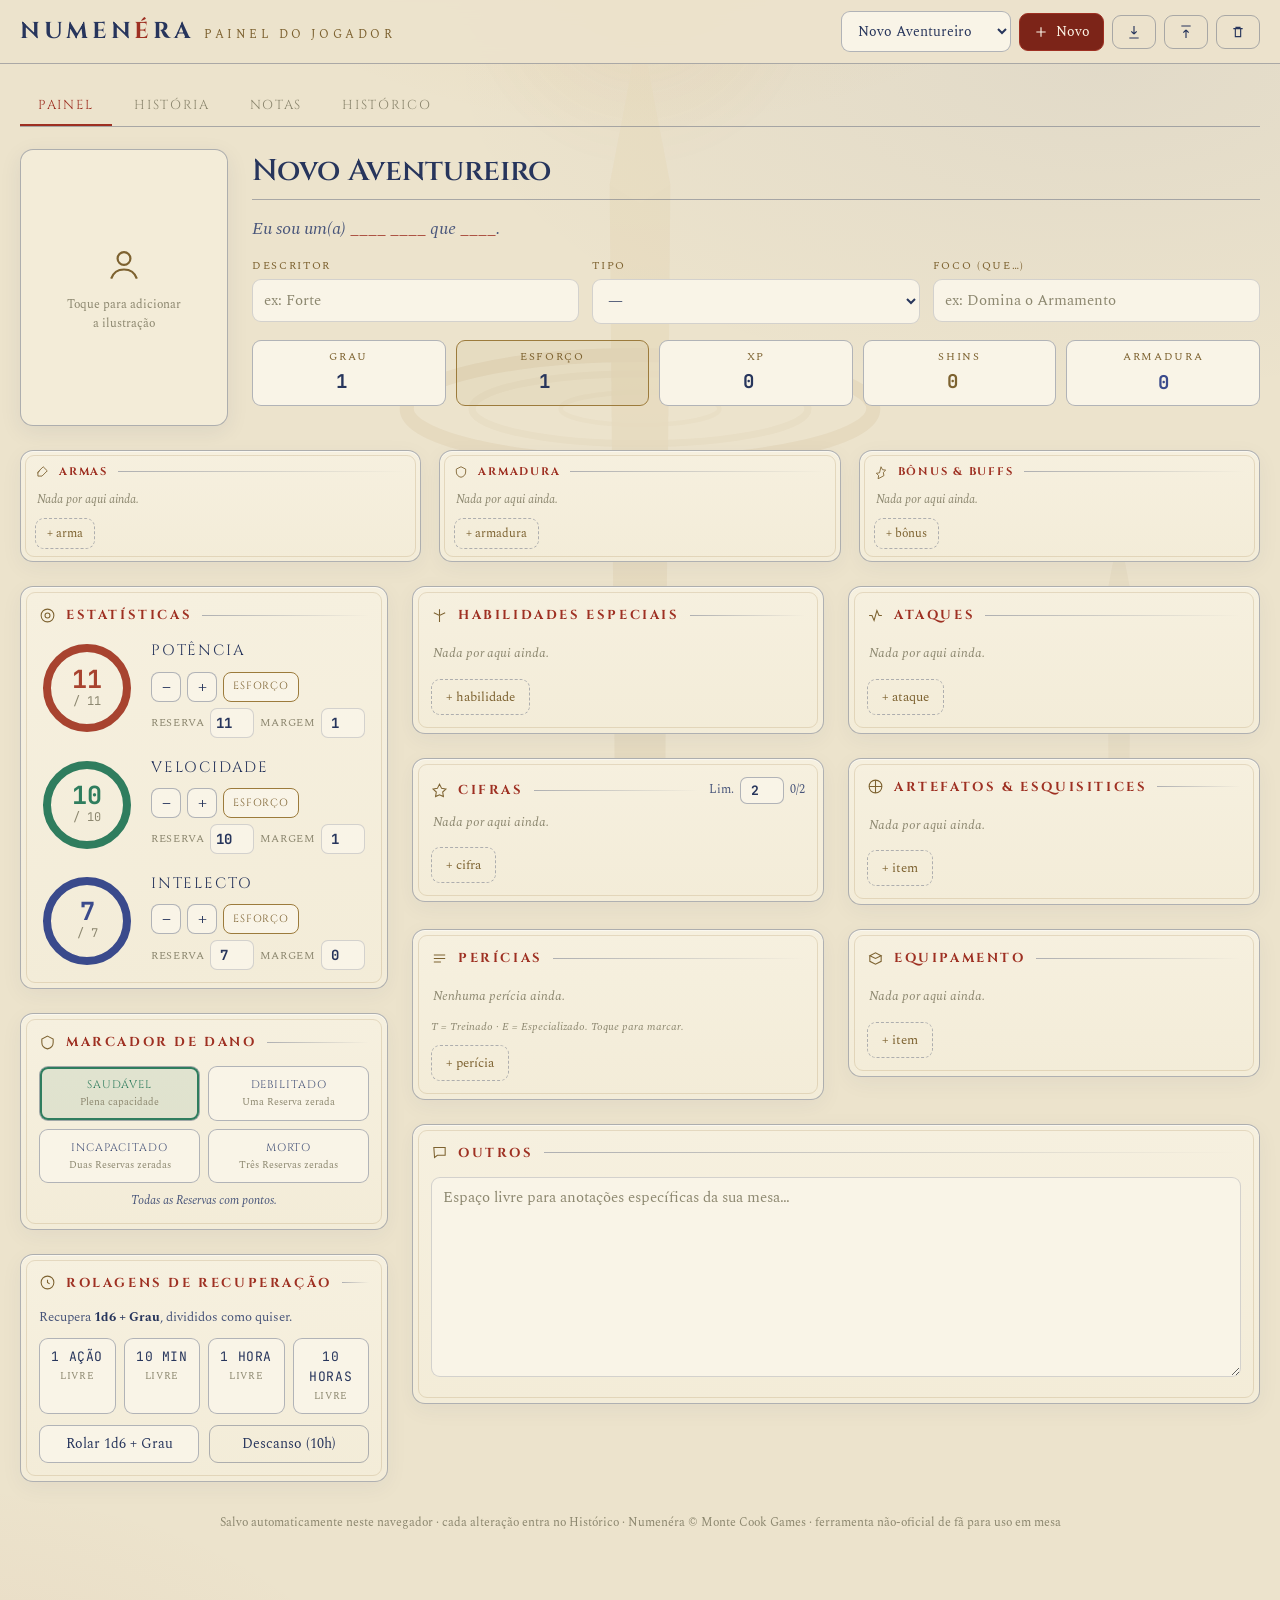
==== commit eae612dd: "Add effort management functionality to Player Dashboard, including modal for spending effort, dynami" ====
--- a/Painel do PJ.html
+++ b/Painel do PJ.html
@@ -49,6 +49,7 @@
 .btn:active{transform:translateY(1px)}
 .btn.prim{background:var(--verm-d);border-color:var(--verm);color:#fdf6e8}
 .btn.prim:hover{background:var(--verm)}
+.btn:disabled{opacity:.45;cursor:not-allowed;pointer-events:none}
 .btn.ghost{background:transparent}
 .btn svg{width:16px;height:16px;fill:none;stroke:currentColor;stroke-width:1.7}
 .tabs{display:flex;gap:4px;margin:22px 0;border-bottom:1px solid var(--line-2);flex-wrap:wrap}
@@ -124,6 +125,17 @@
 .pool-ctrls{display:flex;align-items:center;gap:6px;flex-wrap:wrap}
 .step{width:30px;height:30px;border-radius:8px;border:1px solid var(--line-2);background:var(--parch-3);color:var(--ink);font-size:18px;line-height:1;display:flex;align-items:center;justify-content:center}
 .step:hover{background:#fff;border-color:var(--brass-d)}
+.step.effort{width:auto;padding:0 9px;font-family:"Cinzel",serif;font-size:10.5px;letter-spacing:.08em;text-transform:uppercase;color:var(--brass-d);border-color:var(--brass)}
+.step.effort:hover{background:rgba(156,123,60,.10)}
+.effort-stepper{display:flex;align-items:center;gap:8px}
+.effort-stepper .n{font-family:"JetBrains Mono",monospace;font-size:22px;font-weight:700;min-width:28px;text-align:center}
+.effort-stepper .mx{font-size:12px;color:var(--ink-faint)}
+.effort-math{background:var(--parch-3);border:1px solid var(--line);border-radius:var(--r);padding:12px 14px}
+.effort-math .line{display:flex;justify-content:space-between;gap:16px;font-size:14.5px}
+.effort-math .line .k{color:var(--ink-soft)}
+.effort-math .line .v{font-family:"JetBrains Mono",monospace;font-weight:700}
+.effort-math .pay{margin-top:8px;padding-top:8px;border-top:1px solid var(--line);display:flex;justify-content:space-between;gap:16px;font-weight:600}
+.effort-math .hint{margin-top:8px;font-size:12px;color:var(--ink-faint);font-style:italic}
 .pool-ctrls .miniedit{display:flex;align-items:center;gap:5px;font-size:11px;color:var(--ink-faint);text-transform:uppercase;letter-spacing:.06em}
 .pool-ctrls .miniedit input{width:44px;background:var(--parch-3);border:1px solid var(--line);border-radius:7px;text-align:center;font-family:"JetBrains Mono",monospace;font-weight:700;padding:5px 2px;font-size:14px}
 .dmgtrack{display:flex;flex-direction:column;gap:9px}
@@ -436,6 +448,17 @@
   </div>
 </div>
 
+<div class="modal-back" id="effortback" onclick="App.effortBackClick(event)">
+  <div class="modal">
+    <div class="modal-head"><h4 id="effort-title">Gastar esforço</h4><button class="x" onclick="App.closeEffort()">✕</button></div>
+    <div class="modal-body" id="effort-body"></div>
+    <div class="modal-foot">
+      <button class="btn ghost" type="button" onclick="App.closeEffort()">Cancelar</button>
+      <button class="btn prim" type="button" id="effort-go" onclick="App.spendEffort()">Gastar</button>
+    </div>
+  </div>
+</div>
+
 <div class="tip" id="tip"></div>
 <div class="toast" id="toast"></div>
 <script>
@@ -501,7 +524,27 @@
 let saveTimer=null;
 let EDIT={key:null,i:-1};
 let snapId=null,snap=null,pendingNotes=[];
+let EFFORT={stat:null,levels:1,extra:0};
 const HIST_MAX=400;
+function rawEffortCost(levels){levels=Math.max(0,levels|0);return levels<=0?0:3+2*(levels-1)}
+function effortPaid(levels,edge,debilitated,extra){
+  extra=Math.max(0,extra|0);
+  return Math.max(0,extra+rawEffortCost(levels)-(edge|0)+(debilitated?1:0));
+}
+function effortNote(stat,levels,extra,edge,debilitated,paid){
+  const label=POOL_NAME[stat];
+  const n=Math.max(0,levels|0);
+  extra=Math.max(0,extra|0);
+  const total=extra+rawEffortCost(n);
+  let head;
+  if(n<=0)head='Custo de habilidade em '+label+(extra?' (+'+extra+')':'');
+  else head='Usou '+(n===1?'1 esforço':n+' esforços')+' em '+label+(extra?' (habilidade +'+extra+')':'');
+  let math=String(total);
+  if(edge)math+=' − margem '+edge;
+  if(debilitated)math+=' + debilitado 1';
+  math+=' = '+(paid?('−'+paid):'0');
+  return head+': '+math;
+}
 
 function load(){
   try{const raw=localStorage.getItem(STORE);if(raw)DB=JSON.parse(raw)}catch(e){}
@@ -685,6 +728,71 @@
   adjust:function(stat,d){const p=cur().pools[stat];p.cur=Math.max(0,Math.min(p.max,p.cur+d));this.autoDamage();commit();this.renderPools()},
   setMax:function(stat,v){const p=cur().pools[stat];p.max=Math.max(0,v|0);if(p.cur>p.max)p.cur=p.max;this.autoDamage();commit();this.renderPools()},
   setEdge:function(stat,v){cur().pools[stat].edge=Math.max(0,v|0);commit();this.renderPools()},
+  openEffort:function(stat){
+    const c=cur();const p=c.pools[stat];if(!p)return;
+    const maxE=Math.max(0,c.effort|0);
+    EFFORT={stat:stat,levels:maxE>0?1:0,extra:0};
+    document.getElementById('effort-title').textContent='Esforço · '+POOL_NAME[stat];
+    document.getElementById('effort-body').innerHTML=
+      '<div class="mfield"><label>Níveis de esforço</label><div class="effort-stepper">'+
+      '<button class="step" type="button" onclick="App.nudgeEffort(-1)">−</button>'+
+      '<span class="n" id="effort-n">1</span>'+
+      '<button class="step" type="button" onclick="App.nudgeEffort(1)">+</button>'+
+      '<span class="mx" id="effort-max"></span></div></div>'+
+      '<div class="mfield"><label>Custo extra da habilidade</label>'+
+      '<input id="effort-extra" class="fld" type="number" min="0" value="0" oninput="App.setEffortExtra(+this.value||0)"></div>'+
+      '<div class="effort-math" id="effort-math"></div>';
+    document.getElementById('effortback').classList.add('show');
+    this.refreshEffort();
+  },
+  closeEffort:function(){document.getElementById('effortback').classList.remove('show');EFFORT.stat=null},
+  effortBackClick:function(e){if(e.target.id==='effortback')this.closeEffort()},
+  nudgeEffort:function(d){
+    const maxE=Math.max(0,cur().effort|0);
+    EFFORT.levels=Math.max(0,Math.min(maxE,EFFORT.levels+d));
+    this.refreshEffort();
+  },
+  setEffortExtra:function(v){EFFORT.extra=Math.max(0,v|0);this.refreshEffort()},
+  refreshEffort:function(){
+    if(!EFFORT.stat)return;
+    const c=cur();const p=c.pools[EFFORT.stat];
+    const maxE=Math.max(0,c.effort|0);
+    const deb=c.damage===1;
+    const raw=rawEffortCost(EFFORT.levels);
+    const paid=effortPaid(EFFORT.levels,p.edge,deb,EFFORT.extra);
+    const nEl=document.getElementById('effort-n');if(nEl)nEl.textContent=EFFORT.levels;
+    const mEl=document.getElementById('effort-max');if(mEl)mEl.textContent=maxE?'máx. '+maxE:'sem esforço';
+    const math=document.getElementById('effort-math');
+    if(math){
+      const lines=[];
+      if(EFFORT.levels)lines.push(['Esforço ('+EFFORT.levels+')','+'+raw]);
+      if(EFFORT.extra)lines.push(['Habilidade','+'+EFFORT.extra]);
+      if(!lines.length)lines.push(['Custo','0']);
+      if(p.edge)lines.push(['Margem','−'+p.edge]);
+      if(deb)lines.push(['Debilitado','+1']);
+      math.innerHTML=lines.map(function(r){return '<div class="line"><span class="k">'+esc(r[0])+'</span><span class="v">'+esc(r[1])+'</span></div>'}).join('')+
+        '<div class="pay"><span>A pagar em '+esc(POOL_NAME[EFFORT.stat])+'</span><span>'+paid+'</span></div>'+
+        '<div class="hint">O primeiro nível custa 3; cada extra custa 2. A margem reduz o total.</div>';
+    }
+    const go=document.getElementById('effort-go');
+    if(go){
+      const empty=EFFORT.levels<=0&&EFFORT.extra<=0;
+      go.disabled=empty;
+      go.textContent=empty?'Gastar':(paid?('Gastar · −'+paid):'Gastar · sem custo');
+    }
+  },
+  spendEffort:function(){
+    if(!EFFORT.stat)return;
+    const c=cur();const stat=EFFORT.stat;const p=c.pools[stat];
+    if(EFFORT.levels<=0&&EFFORT.extra<=0){toast('Nada para gastar');return}
+    const deb=c.damage===1;
+    const paid=effortPaid(EFFORT.levels,p.edge,deb,EFFORT.extra);
+    if(paid>p.cur){toast(POOL_NAME[stat]+' insuficiente (precisa '+paid+', tem '+p.cur+')');return}
+    noteChange(effortNote(stat,EFFORT.levels,EFFORT.extra,p.edge,deb,paid));
+    p.cur=Math.max(0,p.cur-paid);
+    this.autoDamage();commit();this.renderPools();this.closeEffort();
+    toast(paid?('−'+paid+' de '+POOL_NAME[stat]):('Esforço sem custo'));
+  },
 
   setDamage:function(i){cur().damage=i;commit();this.renderDamage()},
   autoDamage:function(){const c=cur();c.damage=['might','speed','intellect'].filter(function(s){return c.pools[s].cur<=0}).length;this.renderDamage()},
@@ -762,7 +870,7 @@
     else{if(img)img.remove();ph.style.display='flex';box.classList.remove('has')}},
   renderPools:function(){const c=cur();let html='';STATS.forEach(function(arr){const key=arr[0],label=arr[1],cssv=arr[2];const p=c.pools[key];const R=40,C=2*Math.PI*R;const pct=p.max>0?p.cur/p.max:0;const off=C*(1-pct);const color='var('+cssv+')';
     html+='<div class="pool"><div class="gauge"><svg viewBox="0 0 96 96"><circle class="track" cx="48" cy="48" r="'+R+'" fill="none" stroke-width="8"/><circle class="fill" cx="48" cy="48" r="'+R+'" fill="none" stroke="'+color+'" stroke-width="8" stroke-dasharray="'+C+'" stroke-dashoffset="'+off+'"/></svg><div class="ctr"><span class="cur" style="color:'+color+'">'+p.cur+'</span><span class="mx">/ '+p.max+'</span></div></div>'+
-      '<div class="pool-info"><span class="pool-name">'+label+'</span><div class="pool-ctrls"><button class="step" onclick="App.adjust(\''+key+'\',-1)">−</button><button class="step" onclick="App.adjust(\''+key+'\',1)">+</button><span class="miniedit">Reserva <input type="number" value="'+p.max+'" min="0" onchange="App.setMax(\''+key+'\',+this.value)"></span><span class="miniedit">Margem <input type="number" value="'+p.edge+'" min="0" onchange="App.setEdge(\''+key+'\',+this.value)"></span></div></div></div>'});
+      '<div class="pool-info"><span class="pool-name">'+label+'</span><div class="pool-ctrls"><button class="step" onclick="App.adjust(\''+key+'\',-1)">−</button><button class="step" onclick="App.adjust(\''+key+'\',1)">+</button><button class="step effort" type="button" onclick="App.openEffort(\''+key+'\')" title="Gastar esforço nesta Reserva">Esforço</button><span class="miniedit">Reserva <input type="number" value="'+p.max+'" min="0" onchange="App.setMax(\''+key+'\',+this.value)"></span><span class="miniedit">Margem <input type="number" value="'+p.edge+'" min="0" onchange="App.setEdge(\''+key+'\',+this.value)"></span></div></div></div>'});
     document.getElementById('pools').innerHTML=html},
   renderDamage:function(){const c=cur();const states=[["Saudável","Plena capacidade"],["Debilitado","Uma Reserva zerada"],["Incapacitado","Duas Reservas zeradas"],["Morto","Três Reservas zeradas"]];
     const notes=["Todas as Reservas com pontos.","Esforço custa 1 ponto a mais.","Só ações muito limitadas.","Os três Pools chegaram a 0."];
@@ -808,7 +916,7 @@
 document.getElementById('dl-desc').innerHTML=DESCRIPTORS.map(function(d){return '<option value="'+esc(d)+'">'}).join('');
 document.getElementById('dl-focus').innerHTML=FOCI.map(function(f){return '<option value="'+esc(f)+'">'}).join('');
 var dlsk=document.createElement('datalist');dlsk.id='dl-skills';dlsk.innerHTML=SKILLS_SUGG.map(function(s){return '<option value="'+esc(s)+'">'}).join('');document.body.appendChild(dlsk);
-document.addEventListener('keydown',function(e){if(e.key==='Escape')App.closeModal()});
+document.addEventListener('keydown',function(e){if(e.key==='Escape'){App.closeEffort();App.closeModal()}});
 window.addEventListener('pagehide',function(){commit()});
 
 load();
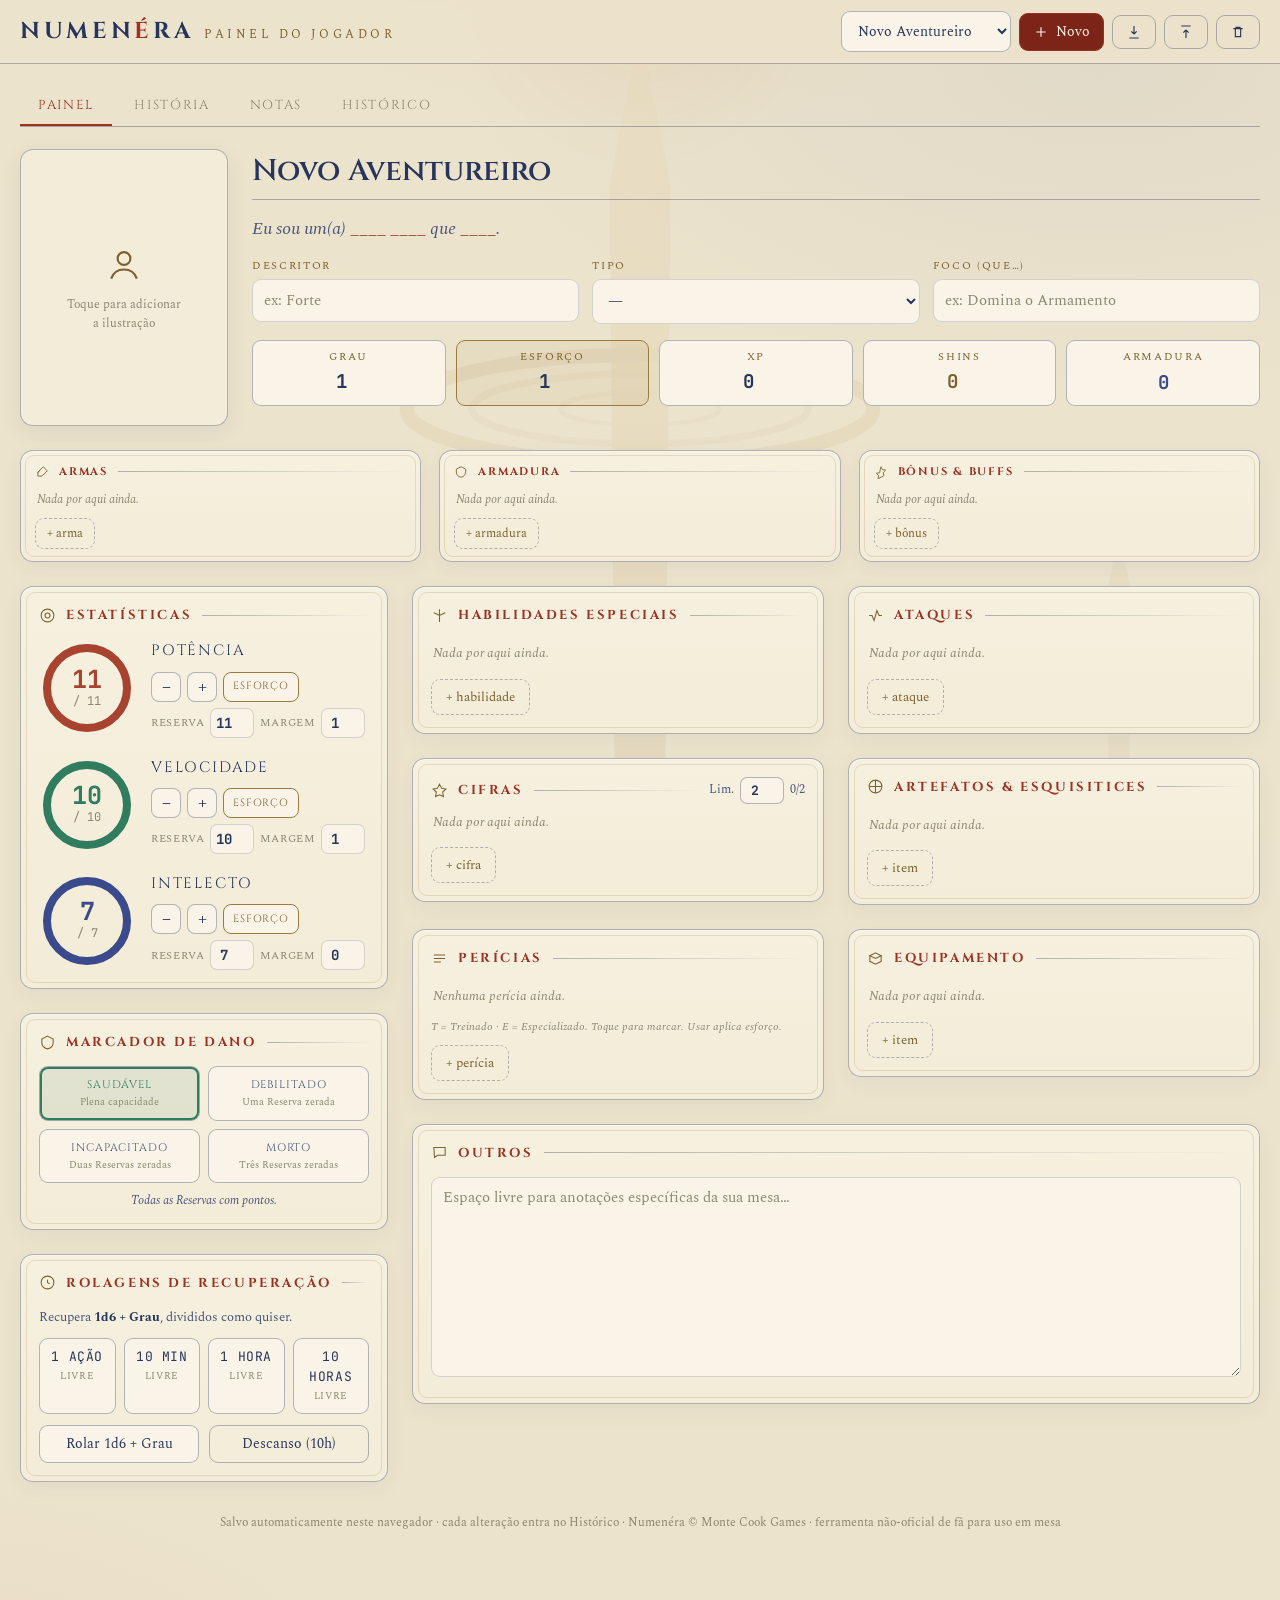
==== commit 9083ca29: "Implement character management features in Player Dashboard, including character creation, deletion," ====
--- a/Painel do PJ.html
+++ b/Painel do PJ.html
@@ -7,230 +7,7 @@
 <link rel="preconnect" href="https://fonts.googleapis.com">
 <link rel="preconnect" href="https://fonts.gstatic.com" crossorigin>
 <link href="https://fonts.googleapis.com/css2?family=Cinzel:wght@400;600;700&family=Spectral:ital,wght@0,400;0,500;0,600;1,400;1,500&family=JetBrains+Mono:wght@400;700&display=swap" rel="stylesheet">
-<style>
-:root{
-  --parch:#ece3cc; --parch-2:#f3ecd8; --parch-3:#f9f4e7; --parch-card:#f6f0df;
-  --ink:#27355c; --ink-soft:#48557a; --ink-faint:#8c876f;
-  --line:rgba(39,53,92,.18); --line-2:rgba(39,53,92,.34);
-  --verm:#9e3022; --verm-d:#7c2418; --brass:#9c7b3c; --brass-d:#7d6230;
-  --pot:#a8432f; --vel:#2f7d5e; --int:#3a4a8c;
-  --ok:#2f7d5e; --warn:#b8862f; --bad:#a8392c;
-  --r:9px; --r-lg:13px;
-}
-*{box-sizing:border-box}
-html,body{margin:0;padding:0}
-body{
-  background:
-    radial-gradient(820px 520px at 50% -12%, rgba(196,132,44,.13), transparent 62%),
-    radial-gradient(1100px 560px at 86% 4%, rgba(58,74,140,.06), transparent 60%),
-    radial-gradient(900px 480px at -8% 108%, rgba(168,67,47,.06), transparent 55%),
-    var(--parch);
-  color:var(--ink); font-family:"Spectral",Georgia,serif; font-size:16px; line-height:1.55;
-  min-height:100vh; -webkit-font-smoothing:antialiased;
-}
-button{font-family:inherit;cursor:pointer}
-input,textarea,select{font-family:inherit;color:var(--ink)}
-::placeholder{color:var(--ink-faint)}
-::selection{background:rgba(158,48,34,.22)}
-.bg{position:fixed;inset:0;z-index:0;pointer-events:none;overflow:hidden}
-.bg .monolith{position:absolute;top:-30px;left:50%;transform:translateX(-50%);width:min(560px,86vw);opacity:.07}
-.bg .mono-far{position:absolute;bottom:-40px;right:4%;width:min(220px,32vw);opacity:.045}
-.wrap{max-width:1320px;margin:0 auto;padding:0 20px 80px;position:relative;z-index:1}
-header.top{position:sticky;top:0;z-index:50;background:rgba(236,227,204,.94);backdrop-filter:blur(10px);border-bottom:1px solid var(--line-2)}
-.top-in{max-width:1320px;margin:0 auto;padding:11px 20px;display:flex;align-items:center;gap:16px;flex-wrap:wrap}
-.brand{display:flex;align-items:baseline;gap:11px}
-.brand h1{font-family:"Cinzel",serif;font-weight:700;font-size:23px;letter-spacing:.16em;margin:0;color:var(--ink);text-transform:uppercase}
-.brand h1 .a{color:var(--verm)}
-.brand .sub{font-size:11.5px;letter-spacing:.3em;text-transform:uppercase;color:var(--brass-d)}
-.top-tools{margin-left:auto;display:flex;align-items:center;gap:8px;flex-wrap:wrap}
-select.charsel{background:var(--parch-3);border:1px solid var(--line-2);border-radius:var(--r);padding:8px 12px;font-size:14px;min-width:170px}
-.btn{background:var(--parch-3);border:1px solid var(--line-2);color:var(--ink);border-radius:var(--r);padding:8px 13px;font-size:13.5px;display:inline-flex;align-items:center;gap:7px;transition:.15s}
-.btn:hover{background:#fff;border-color:var(--brass-d)}
-.btn:active{transform:translateY(1px)}
-.btn.prim{background:var(--verm-d);border-color:var(--verm);color:#fdf6e8}
-.btn.prim:hover{background:var(--verm)}
-.btn:disabled{opacity:.45;cursor:not-allowed;pointer-events:none}
-.btn.ghost{background:transparent}
-.btn svg{width:16px;height:16px;fill:none;stroke:currentColor;stroke-width:1.7}
-.tabs{display:flex;gap:4px;margin:22px 0;border-bottom:1px solid var(--line-2);flex-wrap:wrap}
-.tab{background:transparent;border:none;border-bottom:2px solid transparent;padding:10px 18px;font-family:"Cinzel",serif;font-size:13px;letter-spacing:.13em;text-transform:uppercase;color:var(--ink-faint);transition:.15s}
-.tab:hover{color:var(--ink)}
-.tab.active{color:var(--verm);border-bottom-color:var(--verm)}
-.tabsec[hidden]{display:none}
-.panel{background:linear-gradient(180deg,var(--parch-card),var(--parch-2));border:1px solid var(--line-2);border-radius:var(--r-lg);padding:18px;position:relative;box-shadow:0 1px 0 rgba(255,255,255,.5) inset,0 6px 22px rgba(39,53,92,.05)}
-.panel::before{content:"";position:absolute;inset:5px;border:1px solid rgba(156,123,60,.20);border-radius:9px;pointer-events:none}
-.ptitle{font-family:"Cinzel",serif;font-size:13px;letter-spacing:.2em;text-transform:uppercase;color:var(--verm);margin:0 0 14px;display:flex;align-items:center;gap:10px}
-.ptitle::after{content:"";flex:1;height:1px;background:linear-gradient(90deg,var(--line-2),transparent)}
-.ptitle .ic{width:17px;height:17px;fill:none;stroke:var(--brass-d);stroke-width:1.5;flex:none}
-.lbl{font-size:10.5px;letter-spacing:.16em;text-transform:uppercase;color:var(--brass-d)}
-.fld{width:100%;background:var(--parch-3);border:1px solid var(--line);border-radius:var(--r);padding:9px 11px;font-size:15px;transition:.15s}
-.fld:focus{outline:none;border-color:var(--brass);background:#fff}
-textarea.fld{resize:vertical;min-height:64px;line-height:1.5}
-.hero{display:grid;grid-template-columns:208px 1fr;gap:24px;align-items:start;margin-bottom:24px}
-.portrait{position:relative;border:1px solid var(--line-2);border-radius:var(--r-lg);background:var(--parch-2);overflow:hidden;aspect-ratio:3/4;display:flex;align-items:center;justify-content:center;cursor:pointer;box-shadow:0 6px 22px rgba(39,53,92,.08)}
-.portrait img{width:100%;height:100%;object-fit:cover;display:block}
-.portrait .ph{display:flex;flex-direction:column;align-items:center;gap:10px;color:var(--ink-faint);padding:18px;text-align:center}
-.portrait .ph svg{width:44px;height:44px;fill:none;stroke:var(--brass-d);stroke-width:1.2}
-.portrait .ph span{font-size:12px}
-.portrait:hover{border-color:var(--brass)}
-.portrait .ovl{position:absolute;left:0;right:0;bottom:0;padding:8px;background:linear-gradient(0deg,rgba(39,53,92,.85),transparent);font-size:11px;letter-spacing:.16em;text-transform:uppercase;color:var(--parch-3);text-align:center;opacity:0;transition:.2s;pointer-events:none}
-.portrait:hover .ovl{opacity:1}
-.portrait .rm{position:absolute;top:6px;right:6px;background:rgba(39,53,92,.82);border:1px solid rgba(255,255,255,.25);border-radius:8px;width:26px;height:26px;display:none;align-items:center;justify-content:center;color:#fdf6e8;font-size:13px}
-.portrait.has .rm{display:flex}
-.portrait .rm:hover{background:var(--bad)}
-.idbody{display:flex;flex-direction:column;gap:16px;min-width:0}
-.namerow input{width:100%;background:transparent;border:none;border-bottom:1.5px solid var(--line-2);font-family:"Cinzel",serif;font-size:30px;font-weight:600;color:var(--ink);padding:2px 0 8px}
-.namerow input:focus{outline:none;border-color:var(--brass)}
-.sentence{font-style:italic;font-size:18px;color:var(--ink-soft);line-height:1.45}
-.sentence b{color:var(--verm);font-style:normal;font-weight:600}
-.dtf{display:grid;grid-template-columns:repeat(3,1fr);gap:13px}
-.dtf .cell .lbl{display:block;margin-bottom:5px}
-.meta{display:flex;gap:10px;flex-wrap:nowrap}
-.meta .box{flex:1 1 0;min-width:0;background:var(--parch-3);border:1px solid var(--line-2);border-radius:var(--r);padding:8px 8px;display:flex;flex-direction:column;gap:2px;text-align:center}
-.meta .box .lbl{margin:0}
-.meta .box input,.meta .box .val{width:100%;background:transparent;border:none;text-align:center;font-family:"JetBrains Mono",monospace;font-size:19px;font-weight:700;color:var(--ink)}
-.meta .box input:focus{outline:none}
-.meta .box.eff{border-color:var(--brass);background:rgba(156,123,60,.07)}
-.meta .box.shins .val,.meta .box.shins input{color:var(--brass-d)}
-.meta .box.armor .val{color:var(--int)}
-.grid{display:grid;grid-template-columns:368px 1fr;gap:24px;align-items:start}
-.col{display:flex;flex-direction:column;gap:24px}
-.twocol{display:grid;grid-template-columns:1fr 1fr;gap:24px;align-items:start}
-.subcol{display:flex;flex-direction:column;gap:24px;min-width:0}
-.gearbar{display:grid;grid-template-columns:repeat(3,1fr);gap:18px;margin-bottom:24px}
-.panel.mini{padding:12px 14px}
-.panel.mini::before{inset:4px}
-.panel.mini .ptitle{font-size:11px;letter-spacing:.16em;margin-bottom:9px}
-.panel.mini .ptitle .ic{width:14px;height:14px}
-.panel.mini .rows{gap:6px}
-.panel.mini .chip{padding:5px 8px;gap:8px}
-.panel.mini .chip .cname{font-size:13px}
-.panel.mini .chip .csub{font-size:10px}
-.panel.mini .chip .cnum{min-width:34px}
-.panel.mini .chip .cnum .v{font-size:16px}
-.panel.mini .chip .ic-btn{width:23px;height:23px;font-size:11px}
-.panel.mini .empty{padding:2px 2px;font-size:11.5px}
-.panel.mini .addrow{margin-top:7px;padding:5px 11px;font-size:12px}
-.pools{display:flex;flex-direction:column;gap:18px}
-.pool{display:grid;grid-template-columns:96px 1fr;gap:16px;align-items:center}
-.gauge{position:relative;width:96px;height:96px}
-.gauge svg{width:96px;height:96px;transform:rotate(-90deg)}
-.gauge .track{stroke:rgba(39,53,92,.10)}
-.gauge .fill{stroke-linecap:round;transition:stroke-dashoffset .35s ease}
-.gauge .ctr{position:absolute;inset:0;display:flex;flex-direction:column;align-items:center;justify-content:center}
-.gauge .ctr .cur{font-family:"JetBrains Mono",monospace;font-size:25px;font-weight:700;line-height:1}
-.gauge .ctr .mx{font-family:"JetBrains Mono",monospace;font-size:12px;color:var(--ink-faint)}
-.pool-info{display:flex;flex-direction:column;gap:9px;min-width:0}
-.pool-name{font-family:"Cinzel",serif;font-size:15px;letter-spacing:.12em;text-transform:uppercase;color:var(--ink)}
-.pool-ctrls{display:flex;align-items:center;gap:6px;flex-wrap:wrap}
-.step{width:30px;height:30px;border-radius:8px;border:1px solid var(--line-2);background:var(--parch-3);color:var(--ink);font-size:18px;line-height:1;display:flex;align-items:center;justify-content:center}
-.step:hover{background:#fff;border-color:var(--brass-d)}
-.step.effort{width:auto;padding:0 9px;font-family:"Cinzel",serif;font-size:10.5px;letter-spacing:.08em;text-transform:uppercase;color:var(--brass-d);border-color:var(--brass)}
-.step.effort:hover{background:rgba(156,123,60,.10)}
-.effort-stepper{display:flex;align-items:center;gap:8px}
-.effort-stepper .n{font-family:"JetBrains Mono",monospace;font-size:22px;font-weight:700;min-width:28px;text-align:center}
-.effort-stepper .mx{font-size:12px;color:var(--ink-faint)}
-.effort-math{background:var(--parch-3);border:1px solid var(--line);border-radius:var(--r);padding:12px 14px}
-.effort-math .line{display:flex;justify-content:space-between;gap:16px;font-size:14.5px}
-.effort-math .line .k{color:var(--ink-soft)}
-.effort-math .line .v{font-family:"JetBrains Mono",monospace;font-weight:700}
-.effort-math .pay{margin-top:8px;padding-top:8px;border-top:1px solid var(--line);display:flex;justify-content:space-between;gap:16px;font-weight:600}
-.effort-math .hint{margin-top:8px;font-size:12px;color:var(--ink-faint);font-style:italic}
-.pool-ctrls .miniedit{display:flex;align-items:center;gap:5px;font-size:11px;color:var(--ink-faint);text-transform:uppercase;letter-spacing:.06em}
-.pool-ctrls .miniedit input{width:44px;background:var(--parch-3);border:1px solid var(--line);border-radius:7px;text-align:center;font-family:"JetBrains Mono",monospace;font-weight:700;padding:5px 2px;font-size:14px}
-.dmgtrack{display:flex;flex-direction:column;gap:9px}
-.dmgrow{display:grid;grid-template-columns:1fr 1fr;gap:8px}
-.dmgcell{min-width:0;border:1px solid var(--line-2);border-radius:var(--r);background:var(--parch-3);padding:9px 8px;text-align:center;cursor:pointer;transition:.15s;user-select:none;overflow:hidden}
-.dmgcell:hover{border-color:var(--brass-d)}
-.dmgcell .st{font-family:"Cinzel",serif;font-size:11px;letter-spacing:.08em;text-transform:uppercase;color:var(--ink-soft)}
-.dmgcell .sub{font-size:10px;color:var(--ink-faint);margin-top:2px}
-.dmgcell.active{box-shadow:0 0 0 2px currentColor inset}
-.dmgcell.s0.active{color:var(--ok);background:rgba(47,125,94,.10)}
-.dmgcell.s1.active{color:var(--warn);background:rgba(184,134,47,.12)}
-.dmgcell.s2.active{color:var(--bad);background:rgba(168,57,44,.12)}
-.dmgcell.s3.active{color:#6c1414;background:rgba(108,20,20,.14)}
-.dmgcell.active .st{color:currentColor}
-.dmg-note{font-size:12px;color:var(--ink-soft);font-style:italic;text-align:center}
-.recov{display:flex;flex-direction:column;gap:11px}
-.recrow{display:flex;gap:8px;flex-wrap:wrap}
-.rectile{flex:1;min-width:66px;background:var(--parch-3);border:1px solid var(--line-2);border-radius:var(--r);padding:8px 6px;text-align:center;font-size:10px;letter-spacing:.06em;text-transform:uppercase;color:var(--ink-faint);transition:.15s;user-select:none;cursor:pointer}
-.rectile:hover{border-color:var(--brass-d)}
-.rectile.used{background:rgba(158,48,34,.12);border-color:var(--verm);color:var(--verm)}
-.rectile .t{display:block;font-size:13px;color:var(--ink);margin-bottom:2px;font-family:"JetBrains Mono",monospace}
-.rectile.used .t{color:var(--verm);text-decoration:line-through}
-.recline{display:flex;align-items:center;gap:10px;justify-content:space-between;font-size:13px;color:var(--ink-soft)}
-.recline b{color:var(--ink)}
-.rows{display:flex;flex-direction:column;gap:8px}
-.empty{font-size:12.5px;color:var(--ink-faint);font-style:italic;padding:5px 2px}
-.chip{display:flex;align-items:center;gap:10px;background:var(--parch-3);border:1px solid var(--line-2);border-radius:var(--r);padding:7px 9px;cursor:pointer;transition:.12s}
-.chip:hover{border-color:var(--brass);background:#fff}
-.chip .cmain{flex:1;min-width:0}
-.chip .cname{font-weight:600;color:var(--ink);white-space:nowrap;overflow:hidden;text-overflow:ellipsis;font-size:14.5px}
-.chip .csub{font-size:11px;color:var(--ink-faint);letter-spacing:.03em;white-space:nowrap;overflow:hidden;text-overflow:ellipsis}
-.chip .cnum{flex:none;text-align:center;min-width:40px;padding:0 2px}
-.chip .cnum .v{font-family:"JetBrains Mono",monospace;font-size:19px;font-weight:700;line-height:1;color:var(--verm);display:block}
-.chip .cnum .l{font-size:8.5px;text-transform:uppercase;letter-spacing:.06em;color:var(--ink-faint)}
-.chip .cnum.blue .v{color:var(--int)}
-.chip .cnum.green .v{color:var(--vel)}
-.chip .cnum.brass .v{color:var(--brass-d)}
-.chip .cact{display:flex;gap:4px;flex:none}
-.chip .ic-btn{width:26px;height:26px;border-radius:7px;border:1px solid var(--line);background:transparent;color:var(--ink-faint);display:flex;align-items:center;justify-content:center;font-size:12px}
-.chip .ic-btn:hover{color:var(--ink);border-color:var(--brass-d)}
-.chip .ic-btn.del:hover{color:var(--bad);border-color:var(--bad)}
-.addrow{align-self:flex-start;margin-top:10px;background:transparent;border:1px dashed var(--line-2);color:var(--brass-d);border-radius:var(--r);padding:7px 14px;font-size:13px}
-.addrow:hover{background:var(--parch-3)}
-.skill{display:flex;gap:8px;align-items:center}
-.skill .badges{display:flex;gap:5px;flex:none}
-.skill .bdg{width:30px;height:30px;border-radius:50%;border:1.5px solid var(--line-2);background:var(--parch-3);font-family:"Cinzel",serif;font-size:12px;font-weight:700;color:var(--ink-faint);display:flex;align-items:center;justify-content:center;transition:.12s}
-.skill .bdg:hover{border-color:var(--brass-d)}
-.skill .bdg.on[data-k="T"]{background:var(--vel);border-color:var(--vel);color:#fff}
-.skill .bdg.on[data-k="E"]{background:var(--brass);border-color:var(--brass);color:#fff}
-.skill .del{flex:none;width:30px;height:34px;border-radius:8px;border:1px solid var(--line);background:transparent;color:var(--ink-faint);display:flex;align-items:center;justify-content:center;font-size:13px}
-.skill .del:hover{color:var(--bad);border-color:var(--bad)}
-.skill-hint{font-size:11px;color:var(--ink-faint);font-style:italic;margin-top:6px}
-.cyphdr{display:flex;align-items:center;justify-content:space-between;margin-bottom:4px;gap:10px}
-.cyphdr .limit{display:flex;align-items:center;gap:6px;font-size:11.5px;color:var(--ink-soft);white-space:nowrap}
-.cyphdr .limit input{width:44px;background:var(--parch-3);border:1px solid var(--line-2);border-radius:7px;text-align:center;font-family:"JetBrains Mono",monospace;font-weight:700;padding:4px;font-size:13px}
-.cyphdr .limit.over{color:var(--bad)}
-.cyphdr .limit.over input{border-color:var(--bad)}
-.board textarea{min-height:60vh;font-size:15.5px;line-height:1.7}
-.story-grid{display:grid;grid-template-columns:1fr 1fr;gap:24px}
-.story-grid textarea{min-height:42vh}
-.modal-back{position:fixed;inset:0;background:rgba(39,53,92,.42);backdrop-filter:blur(3px);display:none;align-items:center;justify-content:center;z-index:200;padding:20px}
-.modal-back.show{display:flex}
-.modal{background:var(--parch-2);border:1px solid var(--brass);border-radius:var(--r-lg);width:min(520px,100%);max-height:88vh;overflow:auto;box-shadow:0 20px 60px rgba(39,53,92,.4)}
-.modal-head{display:flex;align-items:center;justify-content:space-between;padding:14px 18px;border-bottom:1px solid var(--line-2)}
-.modal-head h4{margin:0;font-family:"Cinzel",serif;font-size:14px;letter-spacing:.16em;text-transform:uppercase;color:var(--verm)}
-.modal-head .x{background:transparent;border:none;font-size:18px;color:var(--ink-faint)}
-.modal-head .x:hover{color:var(--bad)}
-.modal-body{padding:16px 18px;display:flex;flex-direction:column;gap:13px}
-.modal-foot{padding:12px 18px;border-top:1px solid var(--line-2);display:flex;justify-content:flex-end;gap:8px}
-.mfield{display:flex;flex-direction:column;gap:5px}
-.mfield label{font-size:11px;letter-spacing:.12em;text-transform:uppercase;color:var(--brass-d)}
-.tip{position:fixed;z-index:300;max-width:300px;background:var(--ink);color:var(--parch-3);border:1px solid var(--brass);border-radius:10px;padding:10px 12px;font-size:13px;line-height:1.5;box-shadow:0 12px 40px rgba(0,0,0,.35);pointer-events:none;opacity:0;transition:opacity .12s;display:none}
-.tip.show{display:block;opacity:1}
-.tip .tt-title{font-family:"Cinzel",serif;font-size:12px;letter-spacing:.08em;text-transform:uppercase;color:var(--brass);margin-bottom:6px}
-.tip .tt-row{display:flex;gap:12px;justify-content:space-between;margin-top:2px}
-.tip .tt-row .k{color:#c9b88a;flex:none}
-.tip .tt-row .vv{text-align:right;color:var(--parch-3)}
-.tip .tt-full{margin-top:6px;color:#e6dcc2;white-space:pre-wrap}
-.foot{margin-top:32px;text-align:center;font-size:12px;color:var(--ink-faint)}
-.toast{position:fixed;bottom:24px;left:50%;transform:translateX(-50%) translateY(20px);background:var(--ink);border:1px solid var(--brass);color:var(--parch-3);padding:11px 20px;border-radius:var(--r);font-size:14px;opacity:0;transition:.25s;z-index:400;box-shadow:0 10px 40px rgba(39,53,92,.4)}
-.toast.show{opacity:1;transform:translateX(-50%) translateY(0)}
-.history-bar{display:flex;align-items:center;justify-content:space-between;gap:12px;flex-wrap:wrap}
-.history-bar .ptitle{flex:1;min-width:200px;margin:0}
-.history-bar .ptitle #history-count{font-family:"JetBrains Mono",monospace;font-size:12px;letter-spacing:0;color:var(--ink-faint);text-transform:none}
-.history-lead{margin:10px 0 14px;font-size:13.5px;color:var(--ink-soft);font-style:italic}
-.history{display:flex;flex-direction:column;gap:10px}
-.hentry{background:var(--parch-3);border:1px solid var(--line);border-left:3px solid var(--brass);border-radius:var(--r);padding:10px 12px 10px 14px}
-.hentry:first-child{border-left-color:var(--verm)}
-.hentry .when{font-family:"JetBrains Mono",monospace;font-size:11.5px;letter-spacing:.03em;color:var(--brass-d)}
-.hentry ul{margin:6px 0 0;padding-left:18px}
-.hentry li{font-size:14.5px;line-height:1.45}
-@media(max-width:1040px){.grid{grid-template-columns:1fr}.hero{grid-template-columns:170px 1fr}}
-@media(max-width:760px){.gearbar{grid-template-columns:1fr}}
-@media(max-width:640px){.hero{grid-template-columns:1fr}.portrait{aspect-ratio:16/10;max-height:230px;width:60%;margin:0 auto}.twocol,.story-grid{grid-template-columns:1fr}.subcol{gap:24px}.dtf{grid-template-columns:1fr}.meta{flex-wrap:wrap}.meta .box{flex:1 1 28%}.brand h1{font-size:18px}}
-</style>
+<link rel="stylesheet" href="css/painel.css">
 </head>
 <body>
 <div class="bg">
@@ -388,7 +165,7 @@
           <div class="panel">
             <h3 class="ptitle"><svg class="ic" viewBox="0 0 24 24"><path d="M4 7h16M4 12h16M4 17h10"/></svg>Perícias</h3>
             <div class="rows" id="skills"></div>
-            <div class="skill-hint">T = Treinado · E = Especializado. Toque para marcar.</div>
+            <div class="skill-hint">T = Treinado · E = Especializado. Toque para marcar. Usar aplica esforço.</div>
             <button class="addrow" onclick="App.addSkill()">+ perícia</button>
           </div>
           <div class="panel">
@@ -461,468 +238,12 @@
 
 <div class="tip" id="tip"></div>
 <div class="toast" id="toast"></div>
-<script>
-const STORE="numenera_chars_v3";
-const STATS=[["might","Potência","--pot"],["speed","Velocidade","--vel"],["intellect","Intelecto","--int"]];
-const RECOV=["1 ação","10 min","1 hora","10 horas"];
-const TYPES={
-  Glaive:{might:11,speed:10,intellect:7,mEdge:1,sEdge:1,iEdge:0,cypher:2},
-  Nano:{might:7,speed:9,intellect:12,mEdge:0,sEdge:0,iEdge:1,cypher:3},
-  Jack:{might:10,speed:10,intellect:10,mEdge:0,sEdge:0,iEdge:0,cypher:2}
-};
-const DESCRIPTORS=["Decidido","Encantador","Erudito","Esperto","Forte","Furtivo","Gracioso","Inteligente","Místico/Mecânico","Resistente","Rústico","Veloz"];
-const FOCI=["Assassina","Caça Com Grande Perícia","Carrega uma Aljava","Controla a Gravidade","Controla Bestas","Cria Ilusões","Cria Objetos Únicos","Deixa um Rastro de Gelo","Doma o Relâmpago","Domina a Defesa","Domina o Armamento","Domina Poderes Mentais","Empunha Duas Armas ao Mesmo Tempo","Entretém","Espreita nos Becos","Existe Parcialmente Fora desta Fase","Explora Lugares Escuros","Fala com Máquinas","Faz Milagres","Funde Carne e Aço","Lidera","Luta Com Estilo","Maneja o Poder Com Precisão","Manipula a Matéria com a Mente","Porta um Halo de Fogo","Se Enfurece","Uiva para a Lua","Usa o Magnetismo","Vive nos Ermos"];
-const SKILLS_SUGG=["Abrir Fechaduras","Astronomia","Biologia","Botânica","Carpintaria","Carregar","Cavalgar","Couraria","Curar","Enganar","Equilíbrio","Escalar","Escapar","Esgueirar","Esmagar","Filosofia","Furto","Geografia","Geologia","História","Identificar","Iniciativa","Intimidação","Metalurgia","Nadar","Numenera","Percepção","Persuasão","Reparos","Saltar"];
-
-const LISTS={
-  weapons:{label:"Arma", blank:{name:"",weight:"Média",dmg:"4",mod:"",notes:""},
-    fields:[{k:"name",l:"Nome",t:"text",ph:"ex: Espada de lâmina larga"},{k:"weight",l:"Categoria",t:"select",opts:["Leve","Média","Pesada"]},{k:"dmg",l:"Dano",t:"num"},{k:"mod",l:"Modificador / perícia",t:"text",ph:"+0, treinado…"},{k:"notes",l:"Notas / propriedades",t:"area"}],
-    name:function(o){return o.name||"Arma"}, sub:function(o){return o.weight||""}, num:function(o){return o.dmg}, numL:"dano", numClass:"",
-    tip:function(o){return [["Categoria",o.weight],["Dano",o.dmg],["Modificador",o.mod]]}, full:function(o){return o.notes}},
-  armors:{label:"Armadura", blank:{name:"",armorVal:"1",potCost:"",speedRed:"",notes:""},
-    fields:[{k:"name",l:"Nome",t:"text",ph:"ex: Gibão de couro"},{k:"armorVal",l:"Armadura (pontos)",t:"num"},{k:"potCost",l:"Custo de Potência por hora",t:"num"},{k:"speedRed",l:"Redução da Reserva de Velocidade",t:"num"},{k:"notes",l:"Notas",t:"area"}],
-    name:function(o){return o.name||"Armadura"}, sub:function(o){return [o.potCost?("Pot/h "+o.potCost):"",o.speedRed?("Vel −"+o.speedRed):""].filter(Boolean).join("  ·  ")}, num:function(o){return o.armorVal}, numL:"armad.", numClass:"blue",
-    tip:function(o){return [["Armadura",o.armorVal],["Custo Potência/h",o.potCost],["Redução Velocidade",o.speedRed]]}, full:function(o){return o.notes}, after:function(){App.renderArmorTotal()}},
-  attacks:{label:"Ataque", blank:{name:"",cost:"",dmg:"",mod:"",desc:""},
-    fields:[{k:"name",l:"Nome",t:"text",ph:"ex: Estocada"},{k:"dmg",l:"Dano",t:"num"},{k:"mod",l:"Modificador",t:"text",ph:"+0, dif. −1…"},{k:"cost",l:"Custo (opcional)",t:"text",ph:"ex: 1 p. Velocidade"},{k:"desc",l:"Descrição / efeito",t:"area"}],
-    name:function(o){return o.name||"Ataque"}, sub:function(o){return [o.cost,o.mod?("mod "+o.mod):""].filter(Boolean).join("  ·  ")}, num:function(o){return o.dmg}, numL:"dano", numClass:"",
-    tip:function(o){return [["Dano",o.dmg],["Modificador",o.mod],["Custo",o.cost]]}, full:function(o){return o.desc}},
-  abilities:{label:"Habilidade Especial", blank:{name:"",cost:"",dmg:"",desc:""},
-    fields:[{k:"name",l:"Nome",t:"text",ph:"ex: Espancar"},{k:"cost",l:"Custo (opcional)",t:"text",ph:"ex: 1 p. Potência"},{k:"dmg",l:"Dano (opcional)",t:"num"},{k:"desc",l:"O que faz",t:"area"}],
-    name:function(o){return o.name||"Habilidade"}, sub:function(o){return o.cost||""}, num:function(o){return o.dmg}, numL:"dano", numClass:"",
-    tip:function(o){return [["Custo",o.cost],["Dano",o.dmg]]}, full:function(o){return o.desc}},
-  cyphers:{label:"Cifra", blank:{name:"",level:"",effect:""},
-    fields:[{k:"name",l:"Nome",t:"text",ph:"Nome da cifra"},{k:"level",l:"Nível",t:"text"},{k:"effect",l:"Efeito",t:"area"}],
-    name:function(o){return o.name||"Cifra"}, sub:function(o){return ""}, num:function(o){return o.level}, numL:"nível", numClass:"brass",
-    tip:function(o){return [["Nível",o.level]]}, full:function(o){return o.effect}, after:function(){App.renderCypherCount()}},
-  artifacts:{label:"Artefato / Esquisitice", blank:{name:"",level:"",effect:""},
-    fields:[{k:"name",l:"Nome",t:"text",ph:"Artefato ou esquisitice"},{k:"level",l:"Nível",t:"text"},{k:"effect",l:"Efeito / teste de desgaste",t:"area"}],
-    name:function(o){return o.name||"Item"}, sub:function(o){return ""}, num:function(o){return o.level}, numL:"nível", numClass:"brass",
-    tip:function(o){return [["Nível",o.level]]}, full:function(o){return o.effect}},
-  equipment:{label:"Equipamento", blank:{name:"",qty:"1",desc:""},
-    fields:[{k:"name",l:"Nome",t:"text",ph:"ex: Kit do explorador"},{k:"qty",l:"Quantidade",t:"num"},{k:"desc",l:"Descrição",t:"area"}],
-    name:function(o){return o.name||"Item"}, sub:function(o){return ""}, num:function(o){return o.qty}, numL:"qtd", numClass:"green",
-    tip:function(o){return [["Quantidade",o.qty]]}, full:function(o){return o.desc}},
-  buffs:{label:"Bônus / Buff", blank:{name:"",effect:"",duration:""},
-    fields:[{k:"name",l:"Nome / o que aconteceu",t:"text",ph:"ex: Bênção do Sacerdote"},{k:"effect",l:"O que ganha",t:"area",ph:"+1 em Armadura…"},{k:"duration",l:"Duração",t:"text",ph:"ex: 10 min, até o fim da cena"}],
-    name:function(o){return o.name||"Bônus"}, sub:function(o){return o.duration||""}, num:function(o){return ""}, numL:"", numClass:"",
-    tip:function(o){return [["Duração",o.duration]]}, full:function(o){return o.effect}}
-};
-
-function uid(){return 'c'+Date.now().toString(36)+Math.random().toString(36).slice(2,6)}
-function blank(){return{
-  id:uid(),name:"",descriptor:"",type:"",focus:"",portrait:"",
-  tier:1,effort:1,xp:0,shins:0,
-  pools:{might:{cur:11,max:11,edge:1},speed:{cur:10,max:10,edge:1},intellect:{cur:7,max:7,edge:0}},
-  recovery:{used:[false,false,false,false]},damage:0,
-  skills:[],weapons:[],armors:[],attacks:[],abilities:[],
-  cypherLimit:2,cyphers:[],artifacts:[],equipment:[],buffs:[],
-  other:"",background:"",goal:"",notes:"",history:[]
-}}
-
-let DB={list:{},current:null};
-let saveTimer=null;
-let EDIT={key:null,i:-1};
-let snapId=null,snap=null,pendingNotes=[];
-let EFFORT={stat:null,levels:1,extra:0};
-const HIST_MAX=400;
-function rawEffortCost(levels){levels=Math.max(0,levels|0);return levels<=0?0:3+2*(levels-1)}
-function effortPaid(levels,edge,debilitated,extra){
-  extra=Math.max(0,extra|0);
-  return Math.max(0,extra+rawEffortCost(levels)-(edge|0)+(debilitated?1:0));
-}
-function effortNote(stat,levels,extra,edge,debilitated,paid){
-  const label=POOL_NAME[stat];
-  const n=Math.max(0,levels|0);
-  extra=Math.max(0,extra|0);
-  const total=extra+rawEffortCost(n);
-  let head;
-  if(n<=0)head='Custo de habilidade em '+label+(extra?' (+'+extra+')':'');
-  else head='Usou '+(n===1?'1 esforço':n+' esforços')+' em '+label+(extra?' (habilidade +'+extra+')':'');
-  let math=String(total);
-  if(edge)math+=' − margem '+edge;
-  if(debilitated)math+=' + debilitado 1';
-  math+=' = '+(paid?('−'+paid):'0');
-  return head+': '+math;
-}
-
-function load(){
-  try{const raw=localStorage.getItem(STORE);if(raw)DB=JSON.parse(raw)}catch(e){}
-  if(!DB.list||!Object.keys(DB.list).length){const c=blank();c.name="Novo Aventureiro";c.history=[{t:Date.now(),lines:["Personagem criado"]}];DB.list={};DB.list[c.id]=c;DB.current=c.id}
-  if(!DB.list[DB.current])DB.current=Object.keys(DB.list)[0];
-  for(const id in DB.list){const c=DB.list[id];["skills","weapons","armors","attacks","abilities","cyphers","artifacts","equipment","buffs"].forEach(function(k){if(!Array.isArray(c[k]))c[k]=[]});["other","background","goal","notes"].forEach(function(k){if(c[k]==null)c[k]=""});if(c.shins==null)c.shins=0;if(!Array.isArray(c.history))c.history=[]}
-}
-function writeDB(){try{localStorage.setItem(STORE,JSON.stringify(DB))}catch(e){toast("Não foi possível salvar (armazenamento cheio?)")}}
-function persist(){try{recordChanges()}catch(err){console.error(err)}writeDB();try{App.renderHistory()}catch(err){}}
-function scheduleSave(){clearTimeout(saveTimer);saveTimer=setTimeout(persist,400)}
-function commit(){clearTimeout(saveTimer);saveTimer=null;persist()}
-function cur(){return DB.list[DB.current]}
-function esc(s){return(s==null?'':String(s)).replace(/&/g,'&amp;').replace(/</g,'&lt;').replace(/>/g,'&gt;').replace(/"/g,'&quot;')}
-function toast(msg){const t=document.getElementById('toast');t.textContent=msg;t.classList.add('show');clearTimeout(t._tm);t._tm=setTimeout(function(){t.classList.remove('show')},1900)}
-
-function noteChange(line){if(line)pendingNotes.push(line)}
-function snapshotOf(c){const o=JSON.parse(JSON.stringify(c));delete o.history;return o}
-function same(a,b){return JSON.stringify(a)===JSON.stringify(b)}
-function changed(a,b){
-  if(a===b)return false;
-  if((a==null||a==='')&&(b==null||b===''))return false;
-  if(a!=null&&b!=null&&typeof a!=='object'&&typeof b!=='object'&&String(a)===String(b))return false;
-  return true;
-}
-function clip(v){const s=String(v==null?'':v).replace(/\s+/g,' ').trim();if(!s)return '';return s.length>80?s.slice(0,77)+'…':s}
-function num(v){if(typeof v==='number')return v;if(typeof v==='string'&&v.trim()!==''&&isFinite(Number(v)))return Number(v);return v}
-function showVal(v){
-  if(v==null||v==='')return '—';
-  if(typeof v==='number'&&isFinite(v))return String(v);
-  if(typeof v==='boolean')return v?'sim':'não';
-  const s=clip(v);return s?'«'+s+'»':'—';
-}
-function showField(f,v){
-  if(f&&f.t==='num'){if(v==null||String(v).trim()==='')return '—';return showVal(num(v))}
-  return showVal(v);
-}
-function trimHistory(c){if(c.history.length>HIST_MAX)c.history.splice(0,c.history.length-HIST_MAX)}
-function recordChanges(){
-  const c=cur();if(!c)return;
-  if(!Array.isArray(c.history))c.history=[];
-  if(snapId!==c.id||!snap){
-    snapId=c.id;snap=snapshotOf(c);
-    if(pendingNotes.length){c.history.push({t:Date.now(),lines:pendingNotes.slice()});pendingNotes=[];trimHistory(c)}
-    return;
-  }
-  const next=snapshotOf(c);
-  const lines=diffChar(snap,next);
-  const merged=pendingNotes.concat(lines).filter(Boolean);
-  pendingNotes=[];
-  if(merged.length){c.history.push({t:Date.now(),lines:merged});trimHistory(c)}
-  snap=next;
-}
-const SCALAR_LABELS={
-  name:'Nome',descriptor:'Descritor',type:'Tipo',focus:'Foco',
-  tier:'Grau',effort:'Esforço',xp:'XP',shins:'Shins',cypherLimit:'Limite de cifras',
-  other:'Outros',background:'Antecedente',goal:'Objetivo pessoal',notes:'Notas'
-};
-const POOL_NAME={might:'Potência',speed:'Velocidade',intellect:'Intelecto'};
-const DMG_NAME=['Saudável','Debilitado','Incapacitado','Morto'];
-const LIST_KEYS=['weapons','armors','attacks','abilities','cyphers','artifacts','equipment','buffs'];
-function findInsert(before,after){
-  if(after.length!==before.length+1)return -1;
-  for(let i=0;i<after.length;i++){if(same(after.slice(0,i).concat(after.slice(i+1)),before))return i}
-  return -1;
-}
-function findRemove(before,after){
-  if(before.length!==after.length+1)return -1;
-  for(let i=0;i<before.length;i++){if(same(before.slice(0,i).concat(before.slice(i+1)),after))return i}
-  return -1;
-}
-function itemTitle(o){const n=o&&o.name!=null?String(o.name).trim():'';return n||'sem nome'}
-function skillLevelLabel(v){if(v==='T')return 'Treinado';if(v==='E')return 'Especializado';return 'sem treinamento'}
-function pushSkillAdded(s,lines){
-  const name=(s&&s.name||'').trim();
-  let line='Adicionou perícia'+(name?' '+showVal(name):'');
-  if(s&&s.level)line+=' ('+skillLevelLabel(s.level)+')';
-  lines.push(line);
-}
-function diffSkills(before,after,lines){
-  const ins=findInsert(before,after);
-  if(ins>=0){pushSkillAdded(after[ins],lines);return}
-  const rem=findRemove(before,after);
-  if(rem>=0){lines.push('Removeu perícia '+showVal(before[rem].name||'sem nome'));return}
-  const n=Math.min(before.length,after.length);
-  for(let i=0;i<n;i++){
-    if(same(before[i],after[i]))continue;
-    const b=before[i],a=after[i];
-    const who=a.name||b.name||'sem nome';
-    if(changed(b.name,a.name))lines.push('Perícia «'+clip(who)+'» · Nome: '+showVal(b.name)+' → '+showVal(a.name));
-    if(changed(b.level,a.level))lines.push('Perícia «'+clip(who)+'»: '+skillLevelLabel(b.level)+' → '+skillLevelLabel(a.level));
-  }
-  for(let i=n;i<after.length;i++)pushSkillAdded(after[i],lines);
-  for(let i=n;i<before.length;i++)lines.push('Removeu perícia '+showVal(before[i].name||'sem nome'));
-}
-function pushItemFields(key,item,lines,title){
-  const cfg=LISTS[key];
-  (cfg.fields||[]).forEach(function(f){
-    if(f.k==='name')return;
-    if(!changed(cfg.blank[f.k],item[f.k]))return;
-    lines.push(cfg.label+' «'+clip(title)+'» · '+f.l+': '+showField(f,item[f.k]));
-  });
-}
-function diffList(key,before,after,lines){
-  const cfg=LISTS[key];
-  const ins=findInsert(before,after);
-  if(ins>=0){
-    const item=after[ins],title=itemTitle(item);
-    lines.push('Adicionou '+cfg.label+(title!=='sem nome'?' '+showVal(title):''));
-    pushItemFields(key,item,lines,title);
-    return;
-  }
-  const rem=findRemove(before,after);
-  if(rem>=0){lines.push('Removeu '+cfg.label+' '+showVal(itemTitle(before[rem])));return}
-  const n=Math.min(before.length,after.length);
-  for(let i=0;i<n;i++){
-    if(same(before[i],after[i]))continue;
-    const b=before[i],a=after[i];
-    const title=itemTitle(a.name?a:b);
-    (cfg.fields||[]).forEach(function(f){
-      if(!changed(b[f.k],a[f.k]))return;
-      const shown=f.k==='name'?itemTitle(b.name?b:a):title;
-      lines.push(cfg.label+' «'+clip(shown)+'» · '+f.l+': '+showField(f,b[f.k])+' → '+showField(f,a[f.k]));
-    });
-  }
-  for(let i=n;i<after.length;i++){
-    const title=itemTitle(after[i]);
-    lines.push('Adicionou '+cfg.label+(title!=='sem nome'?' '+showVal(title):''));
-    pushItemFields(key,after[i],lines,title);
-  }
-  for(let i=n;i<before.length;i++)lines.push('Removeu '+cfg.label+' '+showVal(itemTitle(before[i])));
-}
-function diffChar(before,after){
-  const lines=[];
-  Object.keys(SCALAR_LABELS).forEach(function(k){
-    if(!changed(before[k],after[k]))return;
-    const fk=({tier:1,effort:1,xp:1,shins:1,cypherLimit:1})[k]?{t:'num'}:null;
-    lines.push(SCALAR_LABELS[k]+': '+showField(fk,before[k])+' → '+showField(fk,after[k]));
-  });
-  if(changed(before.portrait,after.portrait)){
-    if(!after.portrait)lines.push('Removeu a ilustração');
-    else if(!before.portrait)lines.push('Adicionou uma ilustração');
-    else lines.push('Trocou a ilustração');
-  }
-  if(changed(before.damage,after.damage))lines.push('Marcador de dano: '+(DMG_NAME[before.damage]||showVal(before.damage))+' → '+(DMG_NAME[after.damage]||showVal(after.damage)));
-  ['might','speed','intellect'].forEach(function(stat){
-    const b=(before.pools&&before.pools[stat])||{};
-    const a=(after.pools&&after.pools[stat])||{};
-    [['cur','atual'],['max','reserva'],['edge','margem']].forEach(function(pair){
-      if(!changed(b[pair[0]],a[pair[0]]))return;
-      lines.push(POOL_NAME[stat]+' ('+pair[1]+'): '+showVal(num(b[pair[0]]))+' → '+showVal(num(a[pair[0]])));
-    });
-  });
-  const bu=(before.recovery&&before.recovery.used)||[];
-  const au=(after.recovery&&after.recovery.used)||[];
-  for(let i=0;i<RECOV.length;i++){
-    if(!!bu[i]===!!au[i])continue;
-    lines.push('Recuperação ('+RECOV[i]+'): '+(bu[i]?'usada':'livre')+' → '+(au[i]?'usada':'livre'));
-  }
-  diffSkills(before.skills||[],after.skills||[],lines);
-  LIST_KEYS.forEach(function(key){diffList(key,before[key]||[],after[key]||[],lines)});
-  const known={id:1,portrait:1,pools:1,recovery:1,damage:1,skills:1};
-  Object.keys(SCALAR_LABELS).forEach(function(k){known[k]=1});
-  LIST_KEYS.forEach(function(k){known[k]=1});
-  Object.keys(after).forEach(function(k){if(known[k])return;if(!same(before[k],after[k]))lines.push('Alterou '+k)});
-  return lines;
-}
-
-const App={
-  set:function(k,v){cur()[k]=v;scheduleSave()},
-  switchTab:function(t){
-    commit();
-    document.querySelectorAll('.tab').forEach(function(b){b.classList.toggle('active',b.dataset.tab===t)});
-    document.querySelectorAll('.tabsec').forEach(function(s){s.hidden=(s.id!=='tab-'+t)});
-  },
-
-  setType:function(v){const c=cur();c.type=v;const t=TYPES[v];
-    if(t){const apply=confirm('Aplicar as Reservas iniciais de '+v+'?\n\nPotência '+t.might+' · Velocidade '+t.speed+' · Intelecto '+t.intellect+'\n(+6 pontos para distribuir depois.)');
-      if(apply){noteChange('Aplicou as Reservas iniciais de '+v);c.pools.might={cur:t.might,max:t.might,edge:t.mEdge};c.pools.speed={cur:t.speed,max:t.speed,edge:t.sEdge};c.pools.intellect={cur:t.intellect,max:t.intellect,edge:t.iEdge};c.cypherLimit=t.cypher;document.getElementById('f-cypherlimit').value=c.cypherLimit;this.renderList('cyphers')}}
-    commit();this.renderSentence();this.renderPools();this.renderDamage()},
-
-  adjust:function(stat,d){const p=cur().pools[stat];p.cur=Math.max(0,Math.min(p.max,p.cur+d));this.autoDamage();commit();this.renderPools()},
-  setMax:function(stat,v){const p=cur().pools[stat];p.max=Math.max(0,v|0);if(p.cur>p.max)p.cur=p.max;this.autoDamage();commit();this.renderPools()},
-  setEdge:function(stat,v){cur().pools[stat].edge=Math.max(0,v|0);commit();this.renderPools()},
-  openEffort:function(stat){
-    const c=cur();const p=c.pools[stat];if(!p)return;
-    const maxE=Math.max(0,c.effort|0);
-    EFFORT={stat:stat,levels:maxE>0?1:0,extra:0};
-    document.getElementById('effort-title').textContent='Esforço · '+POOL_NAME[stat];
-    document.getElementById('effort-body').innerHTML=
-      '<div class="mfield"><label>Níveis de esforço</label><div class="effort-stepper">'+
-      '<button class="step" type="button" onclick="App.nudgeEffort(-1)">−</button>'+
-      '<span class="n" id="effort-n">1</span>'+
-      '<button class="step" type="button" onclick="App.nudgeEffort(1)">+</button>'+
-      '<span class="mx" id="effort-max"></span></div></div>'+
-      '<div class="mfield"><label>Custo extra da habilidade</label>'+
-      '<input id="effort-extra" class="fld" type="number" min="0" value="0" oninput="App.setEffortExtra(+this.value||0)"></div>'+
-      '<div class="effort-math" id="effort-math"></div>';
-    document.getElementById('effortback').classList.add('show');
-    this.refreshEffort();
-  },
-  closeEffort:function(){document.getElementById('effortback').classList.remove('show');EFFORT.stat=null},
-  effortBackClick:function(e){if(e.target.id==='effortback')this.closeEffort()},
-  nudgeEffort:function(d){
-    const maxE=Math.max(0,cur().effort|0);
-    EFFORT.levels=Math.max(0,Math.min(maxE,EFFORT.levels+d));
-    this.refreshEffort();
-  },
-  setEffortExtra:function(v){EFFORT.extra=Math.max(0,v|0);this.refreshEffort()},
-  refreshEffort:function(){
-    if(!EFFORT.stat)return;
-    const c=cur();const p=c.pools[EFFORT.stat];
-    const maxE=Math.max(0,c.effort|0);
-    const deb=c.damage===1;
-    const raw=rawEffortCost(EFFORT.levels);
-    const paid=effortPaid(EFFORT.levels,p.edge,deb,EFFORT.extra);
-    const nEl=document.getElementById('effort-n');if(nEl)nEl.textContent=EFFORT.levels;
-    const mEl=document.getElementById('effort-max');if(mEl)mEl.textContent=maxE?'máx. '+maxE:'sem esforço';
-    const math=document.getElementById('effort-math');
-    if(math){
-      const lines=[];
-      if(EFFORT.levels)lines.push(['Esforço ('+EFFORT.levels+')','+'+raw]);
-      if(EFFORT.extra)lines.push(['Habilidade','+'+EFFORT.extra]);
-      if(!lines.length)lines.push(['Custo','0']);
-      if(p.edge)lines.push(['Margem','−'+p.edge]);
-      if(deb)lines.push(['Debilitado','+1']);
-      math.innerHTML=lines.map(function(r){return '<div class="line"><span class="k">'+esc(r[0])+'</span><span class="v">'+esc(r[1])+'</span></div>'}).join('')+
-        '<div class="pay"><span>A pagar em '+esc(POOL_NAME[EFFORT.stat])+'</span><span>'+paid+'</span></div>'+
-        '<div class="hint">O primeiro nível custa 3; cada extra custa 2. A margem reduz o total.</div>';
-    }
-    const go=document.getElementById('effort-go');
-    if(go){
-      const empty=EFFORT.levels<=0&&EFFORT.extra<=0;
-      go.disabled=empty;
-      go.textContent=empty?'Gastar':(paid?('Gastar · −'+paid):'Gastar · sem custo');
-    }
-  },
-  spendEffort:function(){
-    if(!EFFORT.stat)return;
-    const c=cur();const stat=EFFORT.stat;const p=c.pools[stat];
-    if(EFFORT.levels<=0&&EFFORT.extra<=0){toast('Nada para gastar');return}
-    const deb=c.damage===1;
-    const paid=effortPaid(EFFORT.levels,p.edge,deb,EFFORT.extra);
-    if(paid>p.cur){toast(POOL_NAME[stat]+' insuficiente (precisa '+paid+', tem '+p.cur+')');return}
-    noteChange(effortNote(stat,EFFORT.levels,EFFORT.extra,p.edge,deb,paid));
-    p.cur=Math.max(0,p.cur-paid);
-    this.autoDamage();commit();this.renderPools();this.closeEffort();
-    toast(paid?('−'+paid+' de '+POOL_NAME[stat]):('Esforço sem custo'));
-  },
-
-  setDamage:function(i){cur().damage=i;commit();this.renderDamage()},
-  autoDamage:function(){const c=cur();c.damage=['might','speed','intellect'].filter(function(s){return c.pools[s].cur<=0}).length;this.renderDamage()},
-
-  toggleRecov:function(i){const u=cur().recovery.used;u[i]=!u[i];commit();this.renderRecov()},
-  rollRecovery:function(){const c=cur();const r=Math.floor(Math.random()*6)+1+(+c.tier||1);
-    const which=prompt('Recuperou '+r+' ponto(s). Em qual Reserva? (potência / velocidade / intelecto)','potência');
-    if(!which)return;const map={'potência':'might','potencia':'might','velocidade':'speed','intelecto':'intellect'};
-    const s=map[which.trim().toLowerCase()];if(!s){toast('Reserva não reconhecida');return}
-    noteChange('Rolou recuperação: +'+r+' em '+which.trim());
-    const p=c.pools[s];p.cur=Math.min(p.max,p.cur+r);const u=c.recovery.used;const idx=u.indexOf(false);if(idx>=0)u[idx]=true;
-    this.autoDamage();commit();this.renderPools();this.renderRecov();toast('+'+r+' em '+which)},
-  fullRest:function(){const c=cur();noteChange('Descanso de 10 horas');for(const s in c.pools)c.pools[s].cur=c.pools[s].max;c.recovery.used=[false,false,false,false];c.damage=0;commit();this.renderPools();this.renderDamage();this.renderRecov();toast('Reservas restauradas')},
-
-  portraitClick:function(e){if(e.target.classList.contains('rm'))return;document.getElementById('portraitfile').click()},
-  loadPortrait:function(e){const f=e.target.files[0];if(!f)return;const self=this;const rd=new FileReader();
-    rd.onload=function(ev){const img=new Image();img.onload=function(){let max=560,w=img.width,h=img.height;if(w>h&&w>max){h=h*max/w;w=max}else if(h>max){w=w*max/h;h=max}
-      const cv=document.createElement('canvas');cv.width=w;cv.height=h;cv.getContext('2d').drawImage(img,0,0,w,h);cur().portrait=cv.toDataURL('image/jpeg',.84);commit();self.renderPortrait()};img.src=ev.target.result};
-    rd.readAsDataURL(f);e.target.value=''},
-  removePortrait:function(e){e.stopPropagation();cur().portrait="";commit();this.renderPortrait()},
-
-  addItem:function(key){cur()[key].push(Object.assign({},LISTS[key].blank));commit();this.renderList(key);this.openModal(key,cur()[key].length-1)},
-  delItem:function(e,key,i){e.stopPropagation();cur()[key].splice(i,1);commit();this.renderList(key);if(LISTS[key].after)LISTS[key].after()},
-  openModal:function(key,i){EDIT={key:key,i:i};const cfg=LISTS[key];document.getElementById('modal-title').textContent=cfg.label;document.getElementById('modal-body').innerHTML=this.buildForm(key,i);document.getElementById('modalback').classList.add('show')},
-  modalBackClick:function(e){if(e.target.id==='modalback')this.closeModal()},
-  closeModal:function(){const open=document.getElementById('modalback').classList.contains('show');document.getElementById('modalback').classList.remove('show');if(open)commit();if(EDIT.key){this.renderList(EDIT.key);if(LISTS[EDIT.key].after)LISTS[EDIT.key].after()}EDIT={key:null,i:-1}},
-  buildForm:function(key,i){const o=cur()[key][i];const cfg=LISTS[key];
-    return cfg.fields.map(function(f){const val=esc(o[f.k]||'');let inp;
-      if(f.t==='area')inp='<textarea id="mf-'+f.k+'" class="fld" style="min-height:84px" oninput="App.modalSet(\''+f.k+'\',this.value)" placeholder="'+esc(f.ph||'')+'">'+val+'</textarea>';
-      else if(f.t==='select')inp='<select id="mf-'+f.k+'" class="fld" onchange="App.modalSet(\''+f.k+'\',this.value)">'+f.opts.map(function(op){return '<option '+(o[f.k]===op?'selected':'')+'>'+esc(op)+'</option>'}).join('')+'</select>';
-      else if(f.t==='num')inp='<input id="mf-'+f.k+'" class="fld" type="number" value="'+val+'" oninput="App.modalSet(\''+f.k+'\',this.value)">';
-      else inp='<input id="mf-'+f.k+'" class="fld" value="'+val+'" placeholder="'+esc(f.ph||'')+'" oninput="App.modalSet(\''+f.k+'\',this.value)">';
-      return '<div class="mfield"><label>'+esc(f.l)+'</label>'+inp+'</div>'}).join('')},
-  modalSet:function(field,value){const o=cur()[EDIT.key][EDIT.i];o[field]=value;
-    if(EDIT.key==='weapons'&&field==='weight'){const d={'Leve':'2','Média':'4','Pesada':'6'}[value];if(d!=null){o.dmg=d;const di=document.getElementById('mf-dmg');if(di)di.value=d}}
-    scheduleSave()},
-  renderList:function(key){const cfg=LISTS[key];const arr=cur()[key]||[];const wrap=document.getElementById('list-'+key);if(!wrap)return;
-    if(!arr.length){wrap.innerHTML='<div class="empty">Nada por aqui ainda.</div>'}
-    else wrap.innerHTML=arr.map(function(o,i){const num=cfg.num?cfg.num(o):'';
-      const numHtml=(num!==''&&num!=null)?'<div class="cnum '+(cfg.numClass||'')+'"><span class="v">'+esc(num)+'</span><span class="l">'+(cfg.numL||'')+'</span></div>':'';
-      const sub=cfg.sub?cfg.sub(o):'';
-      return '<div class="chip" ondblclick="App.openModal(\''+key+'\','+i+')" onmouseenter="App.showTip(event,\''+key+'\','+i+')" onmousemove="App.moveTip(event)" onmouseleave="App.hideTip()">'+
-        '<div class="cmain"><div class="cname">'+esc(cfg.name(o))+'</div>'+(sub?'<div class="csub">'+esc(sub)+'</div>':'')+'</div>'+
-        numHtml+
-        '<div class="cact"><button class="ic-btn" onclick="event.stopPropagation();App.openModal(\''+key+'\','+i+')" title="Editar">✎</button><button class="ic-btn del" onclick="App.delItem(event,\''+key+'\','+i+')" title="Excluir">✕</button></div>'+
-      '</div>'}).join('');
-    if(key==='cyphers')this.renderCypherCount()},
-  renderCypherCount:function(){const c=cur();const count=(c.cyphers||[]).filter(function(x){return (x.name||'').trim()}).length;const lim=document.getElementById('cyphlimit');
-    if(lim){document.getElementById('cyphcount').textContent=count+'/'+(c.cypherLimit||0);lim.classList.toggle('over',count>(+c.cypherLimit||0))}},
-  renderArmorTotal:function(){const sum=(cur().armors||[]).reduce(function(a,o){return a+(parseInt(o.armorVal)||0)},0);const el=document.getElementById('armor-total');if(el)el.textContent=sum},
-
-  showTip:function(e,key,i){const cfg=LISTS[key];const o=cur()[key][i];const rows=(cfg.tip(o)||[]).filter(function(r){return r[1]!=null&&String(r[1]).trim()!==''});
-    const full=cfg.full?(cfg.full(o)||'').trim():'';const t=document.getElementById('tip');
-    if(!rows.length&&!full){this.hideTip();return}
-    t.innerHTML='<div class="tt-title">'+esc(cfg.name(o))+'</div>'+rows.map(function(r){return '<div class="tt-row"><span class="k">'+esc(r[0])+'</span><span class="vv">'+esc(r[1])+'</span></div>'}).join('')+(full?'<div class="tt-full">'+esc(full)+'</div>':'');
-    t.classList.add('show');this.moveTip(e)},
-  moveTip:function(e){const t=document.getElementById('tip');const pad=14;const r=t.getBoundingClientRect();let x=e.clientX+pad,y=e.clientY+pad;if(x+r.width>innerWidth)x=e.clientX-r.width-pad;if(y+r.height>innerHeight)y=e.clientY-r.height-pad;t.style.left=Math.max(6,x)+'px';t.style.top=Math.max(6,y)+'px'},
-  hideTip:function(){document.getElementById('tip').classList.remove('show')},
-
-  addSkill:function(){cur().skills.push({name:'',level:''});commit();this.renderSkills()},
-  delSkill:function(i){cur().skills.splice(i,1);commit();this.renderSkills()},
-  skillName:function(i,v){cur().skills[i].name=v;scheduleSave()},
-  cycleSkill:function(i,k){const s=cur().skills[i];s.level=(s.level===k)?'':k;commit();this.renderSkills()},
-
-  switchChar:function(id){if(!id||id===DB.current)return;commit();DB.current=id;snapId=id;snap=snapshotOf(cur());pendingNotes=[];writeDB();this.renderAll()},
-  newChar:function(){commit();const c=blank();c.name="Novo Aventureiro";c.history=[{t:Date.now(),lines:["Personagem criado"]}];DB.list[c.id]=c;DB.current=c.id;snapId=c.id;snap=snapshotOf(c);pendingNotes=[];writeDB();this.renderAll();toast('Personagem criado')},
-  deleteChar:function(){if(Object.keys(DB.list).length<=1){toast('É o único personagem');return}if(!confirm('Excluir "'+(cur().name||'sem nome')+'"?'))return;clearTimeout(saveTimer);saveTimer=null;pendingNotes=[];delete DB.list[DB.current];DB.current=Object.keys(DB.list)[0];snapId=DB.current;snap=snapshotOf(cur());writeDB();this.renderAll();toast('Excluído')},
-  exportChar:function(){const c=cur();const blob=new Blob([JSON.stringify(c,null,2)],{type:'application/json'});const a=document.createElement('a');a.href=URL.createObjectURL(blob);a.download=(c.name||'personagem').replace(/[^\w\-]+/g,'_')+'.numenera.json';a.click();toast('Ficha exportada')},
-  importChar:function(e){const f=e.target.files[0];if(!f)return;const self=this;const rd=new FileReader();rd.onload=function(ev){try{const obj=JSON.parse(ev.target.result);commit();const c=Object.assign(blank(),obj,{id:uid()});if(!Array.isArray(c.history))c.history=[];c.history.push({t:Date.now(),lines:['Ficha importada']});DB.list[c.id]=c;DB.current=c.id;snapId=c.id;snap=snapshotOf(c);pendingNotes=[];writeDB();load();snapId=DB.current;snap=snapshotOf(cur());self.renderAll();toast('Ficha importada')}catch(err){toast('Arquivo inválido')}};rd.readAsText(f);e.target.value=''},
-  refreshSelect:function(){document.getElementById('charsel').innerHTML=Object.values(DB.list).map(function(x){return '<option value="'+x.id+'" '+(x.id===DB.current?'selected':'')+'>'+esc(x.name||'(sem nome)')+'</option>'}).join('')},
-
-  renderSentence:function(){const c=cur();document.getElementById('sentence').innerHTML='Eu sou um(a) <b>'+esc(c.descriptor||'____')+'</b> <b>'+esc(c.type||'____')+'</b> que <b>'+esc(c.focus||'____')+'</b>.'},
-  renderPortrait:function(){const c=cur();const box=document.getElementById('portrait');const ph=document.getElementById('portrait-ph');let img=box.querySelector('img');
-    if(c.portrait){if(!img){img=document.createElement('img');box.insertBefore(img,ph)}img.src=c.portrait;ph.style.display='none';box.classList.add('has')}
-    else{if(img)img.remove();ph.style.display='flex';box.classList.remove('has')}},
-  renderPools:function(){const c=cur();let html='';STATS.forEach(function(arr){const key=arr[0],label=arr[1],cssv=arr[2];const p=c.pools[key];const R=40,C=2*Math.PI*R;const pct=p.max>0?p.cur/p.max:0;const off=C*(1-pct);const color='var('+cssv+')';
-    html+='<div class="pool"><div class="gauge"><svg viewBox="0 0 96 96"><circle class="track" cx="48" cy="48" r="'+R+'" fill="none" stroke-width="8"/><circle class="fill" cx="48" cy="48" r="'+R+'" fill="none" stroke="'+color+'" stroke-width="8" stroke-dasharray="'+C+'" stroke-dashoffset="'+off+'"/></svg><div class="ctr"><span class="cur" style="color:'+color+'">'+p.cur+'</span><span class="mx">/ '+p.max+'</span></div></div>'+
-      '<div class="pool-info"><span class="pool-name">'+label+'</span><div class="pool-ctrls"><button class="step" onclick="App.adjust(\''+key+'\',-1)">−</button><button class="step" onclick="App.adjust(\''+key+'\',1)">+</button><button class="step effort" type="button" onclick="App.openEffort(\''+key+'\')" title="Gastar esforço nesta Reserva">Esforço</button><span class="miniedit">Reserva <input type="number" value="'+p.max+'" min="0" onchange="App.setMax(\''+key+'\',+this.value)"></span><span class="miniedit">Margem <input type="number" value="'+p.edge+'" min="0" onchange="App.setEdge(\''+key+'\',+this.value)"></span></div></div></div>'});
-    document.getElementById('pools').innerHTML=html},
-  renderDamage:function(){const c=cur();const states=[["Saudável","Plena capacidade"],["Debilitado","Uma Reserva zerada"],["Incapacitado","Duas Reservas zeradas"],["Morto","Três Reservas zeradas"]];
-    const notes=["Todas as Reservas com pontos.","Esforço custa 1 ponto a mais.","Só ações muito limitadas.","Os três Pools chegaram a 0."];
-    document.getElementById('dmgrow').innerHTML=states.map(function(s,i){return '<div class="dmgcell s'+i+' '+(c.damage===i?'active':'')+'" onclick="App.setDamage('+i+')"><div class="st">'+s[0]+'</div><div class="sub">'+s[1]+'</div></div>'}).join('');
-    document.getElementById('dmg-note').textContent=notes[c.damage]||''},
-  renderRecov:function(){const c=cur();document.getElementById('recrow').innerHTML=RECOV.map(function(r,i){return '<div class="rectile '+(c.recovery.used[i]?'used':'')+'" onclick="App.toggleRecov('+i+')"><span class="t">'+r+'</span>'+(c.recovery.used[i]?'usada':'livre')+'</div>'}).join('')},
-  renderSkills:function(){const c=cur();const wrap=document.getElementById('skills');
-    if(!c.skills.length){wrap.innerHTML='<div class="empty">Nenhuma perícia ainda.</div>';return}
-    wrap.innerHTML=c.skills.map(function(s,i){return '<div class="skill"><input class="fld" style="flex:1" value="'+esc(s.name)+'" list="dl-skills" placeholder="ex: Esgueirar" oninput="App.skillName('+i+',this.value)">'+
-      '<div class="badges"><button class="bdg '+(s.level==='T'?'on':'')+'" data-k="T" onclick="App.cycleSkill('+i+',\'T\')" title="Treinado">T</button><button class="bdg '+(s.level==='E'?'on':'')+'" data-k="E" onclick="App.cycleSkill('+i+',\'E\')" title="Especializado">E</button></div>'+
-      '<button class="del" onclick="App.delSkill('+i+')">✕</button></div>'}).join('')},
-
-  renderAll:function(){const c=cur();this.refreshSelect();
-    document.getElementById('f-name').value=c.name;document.getElementById('f-descriptor').value=c.descriptor;document.getElementById('f-type').value=c.type;document.getElementById('f-focus').value=c.focus;
-    document.getElementById('f-tier').value=c.tier;document.getElementById('f-effort').value=c.effort;document.getElementById('f-xp').value=c.xp;document.getElementById('f-shins').value=c.shins;
-    document.getElementById('f-cypherlimit').value=c.cypherLimit;document.getElementById('f-other').value=c.other;
-    document.getElementById('f-background').value=c.background;document.getElementById('f-goal').value=c.goal;document.getElementById('f-notes').value=c.notes;
-    this.renderSentence();this.renderPortrait();this.renderPools();this.renderDamage();this.renderRecov();this.renderSkills();
-    var self=this;['weapons','armors','attacks','abilities','cyphers','artifacts','equipment','buffs'].forEach(function(k){self.renderList(k)});
-    this.renderArmorTotal();this.renderCypherCount();this.renderHistory()},
-  renderHistory:function(){
-    const el=document.getElementById('history-list');
-    if(!el||!DB.current||!DB.list[DB.current])return;
-    const h=Array.isArray(cur().history)?cur().history:[];
-    const count=document.getElementById('history-count');
-    if(count)count.textContent=h.length?(' · '+h.length):'';
-    if(!h.length){el.innerHTML='<div class="empty">Nenhuma alteração ainda.</div>';return}
-    const fmt=new Intl.DateTimeFormat('pt-BR',{day:'2-digit',month:'short',year:'numeric',hour:'2-digit',minute:'2-digit',second:'2-digit'});
-    el.innerHTML=h.slice().reverse().map(function(entry){
-      const d=new Date(entry.t);
-      const items=(entry.lines||[]).map(function(line){return '<li>'+esc(line)+'</li>'}).join('');
-      return '<article class="hentry"><time class="when" datetime="'+esc(d.toISOString())+'">'+esc(fmt.format(d))+'</time><ul>'+items+'</ul></article>';
-    }).join('');
-  },
-  clearHistory:function(){
-    const c=cur();
-    if(!c.history||!c.history.length){toast('O histórico já está vazio');return}
-    if(!confirm('Apagar o histórico de "'+(c.name||'sem nome')+'"? A ficha não será alterada.'))return;
-    c.history=[];pendingNotes=[];writeDB();this.renderHistory();toast('Histórico apagado');
-  }
-};
-
-document.getElementById('dl-desc').innerHTML=DESCRIPTORS.map(function(d){return '<option value="'+esc(d)+'">'}).join('');
-document.getElementById('dl-focus').innerHTML=FOCI.map(function(f){return '<option value="'+esc(f)+'">'}).join('');
-var dlsk=document.createElement('datalist');dlsk.id='dl-skills';dlsk.innerHTML=SKILLS_SUGG.map(function(s){return '<option value="'+esc(s)+'">'}).join('');document.body.appendChild(dlsk);
-document.addEventListener('keydown',function(e){if(e.key==='Escape'){App.closeEffort();App.closeModal()}});
-window.addEventListener('pagehide',function(){commit()});
-
-load();
-snapId=DB.current;
-snap=snapshotOf(cur());
-App.renderAll();
-</script>
+<script src="js/data.js"></script>
+<script src="js/store.js"></script>
+<script src="js/history.js"></script>
+<script src="js/effort.js"></script>
+<script src="js/items.js"></script>
+<script src="js/pools.js"></script>
+<script src="js/app.js"></script>
 </body>
 </html>
--- a/css/painel.css
+++ b/css/painel.css
@@ -0,0 +1,231 @@
+:root{
+  --parch:#ece3cc; --parch-2:#f3ecd8; --parch-3:#f9f4e7; --parch-card:#f6f0df;
+  --ink:#27355c; --ink-soft:#48557a; --ink-faint:#8c876f;
+  --line:rgba(39,53,92,.18); --line-2:rgba(39,53,92,.34);
+  --verm:#9e3022; --verm-d:#7c2418; --brass:#9c7b3c; --brass-d:#7d6230;
+  --pot:#a8432f; --vel:#2f7d5e; --int:#3a4a8c;
+  --ok:#2f7d5e; --warn:#b8862f; --bad:#a8392c;
+  --r:9px; --r-lg:13px;
+}
+*{box-sizing:border-box}
+html,body{margin:0;padding:0}
+body{
+  background:
+    radial-gradient(820px 520px at 50% -12%, rgba(196,132,44,.13), transparent 62%),
+    radial-gradient(1100px 560px at 86% 4%, rgba(58,74,140,.06), transparent 60%),
+    radial-gradient(900px 480px at -8% 108%, rgba(168,67,47,.06), transparent 55%),
+    var(--parch);
+  color:var(--ink); font-family:"Spectral",Georgia,serif; font-size:16px; line-height:1.55;
+  min-height:100vh; -webkit-font-smoothing:antialiased;
+}
+button{font-family:inherit;cursor:pointer}
+input,textarea,select{font-family:inherit;color:var(--ink)}
+::placeholder{color:var(--ink-faint)}
+::selection{background:rgba(158,48,34,.22)}
+.bg{position:fixed;inset:0;z-index:0;pointer-events:none;overflow:hidden}
+.bg .monolith{position:absolute;top:-30px;left:50%;transform:translateX(-50%);width:min(560px,86vw);opacity:.07}
+.bg .mono-far{position:absolute;bottom:-40px;right:4%;width:min(220px,32vw);opacity:.045}
+.wrap{max-width:1320px;margin:0 auto;padding:0 20px 80px;position:relative;z-index:1}
+header.top{position:sticky;top:0;z-index:50;background:rgba(236,227,204,.94);backdrop-filter:blur(10px);border-bottom:1px solid var(--line-2)}
+.top-in{max-width:1320px;margin:0 auto;padding:11px 20px;display:flex;align-items:center;gap:16px;flex-wrap:wrap}
+.brand{display:flex;align-items:baseline;gap:11px}
+.brand h1{font-family:"Cinzel",serif;font-weight:700;font-size:23px;letter-spacing:.16em;margin:0;color:var(--ink);text-transform:uppercase}
+.brand h1 .a{color:var(--verm)}
+.brand .sub{font-size:11.5px;letter-spacing:.3em;text-transform:uppercase;color:var(--brass-d)}
+.top-tools{margin-left:auto;display:flex;align-items:center;gap:8px;flex-wrap:wrap}
+select.charsel{background:var(--parch-3);border:1px solid var(--line-2);border-radius:var(--r);padding:8px 12px;font-size:14px;min-width:170px}
+.btn{background:var(--parch-3);border:1px solid var(--line-2);color:var(--ink);border-radius:var(--r);padding:8px 13px;font-size:13.5px;display:inline-flex;align-items:center;gap:7px;transition:.15s}
+.btn:hover{background:#fff;border-color:var(--brass-d)}
+.btn:active{transform:translateY(1px)}
+.btn.prim{background:var(--verm-d);border-color:var(--verm);color:#fdf6e8}
+.btn.prim:hover{background:var(--verm)}
+.btn:disabled{opacity:.45;cursor:not-allowed;pointer-events:none}
+.btn.ghost{background:transparent}
+.btn svg{width:16px;height:16px;fill:none;stroke:currentColor;stroke-width:1.7}
+.tabs{display:flex;gap:4px;margin:22px 0;border-bottom:1px solid var(--line-2);flex-wrap:wrap}
+.tab{background:transparent;border:none;border-bottom:2px solid transparent;padding:10px 18px;font-family:"Cinzel",serif;font-size:13px;letter-spacing:.13em;text-transform:uppercase;color:var(--ink-faint);transition:.15s}
+.tab:hover{color:var(--ink)}
+.tab.active{color:var(--verm);border-bottom-color:var(--verm)}
+.tabsec[hidden]{display:none}
+.panel{background:linear-gradient(180deg,var(--parch-card),var(--parch-2));border:1px solid var(--line-2);border-radius:var(--r-lg);padding:18px;position:relative;box-shadow:0 1px 0 rgba(255,255,255,.5) inset,0 6px 22px rgba(39,53,92,.05)}
+.panel::before{content:"";position:absolute;inset:5px;border:1px solid rgba(156,123,60,.20);border-radius:9px;pointer-events:none}
+.ptitle{font-family:"Cinzel",serif;font-size:13px;letter-spacing:.2em;text-transform:uppercase;color:var(--verm);margin:0 0 14px;display:flex;align-items:center;gap:10px}
+.ptitle::after{content:"";flex:1;height:1px;background:linear-gradient(90deg,var(--line-2),transparent)}
+.ptitle .ic{width:17px;height:17px;fill:none;stroke:var(--brass-d);stroke-width:1.5;flex:none}
+.lbl{font-size:10.5px;letter-spacing:.16em;text-transform:uppercase;color:var(--brass-d)}
+.fld{width:100%;background:var(--parch-3);border:1px solid var(--line);border-radius:var(--r);padding:9px 11px;font-size:15px;transition:.15s}
+.fld:focus{outline:none;border-color:var(--brass);background:#fff}
+textarea.fld{resize:vertical;min-height:64px;line-height:1.5}
+.hero{display:grid;grid-template-columns:208px 1fr;gap:24px;align-items:start;margin-bottom:24px}
+.portrait{position:relative;border:1px solid var(--line-2);border-radius:var(--r-lg);background:var(--parch-2);overflow:hidden;aspect-ratio:3/4;display:flex;align-items:center;justify-content:center;cursor:pointer;box-shadow:0 6px 22px rgba(39,53,92,.08)}
+.portrait img{width:100%;height:100%;object-fit:cover;display:block}
+.portrait .ph{display:flex;flex-direction:column;align-items:center;gap:10px;color:var(--ink-faint);padding:18px;text-align:center}
+.portrait .ph svg{width:44px;height:44px;fill:none;stroke:var(--brass-d);stroke-width:1.2}
+.portrait .ph span{font-size:12px}
+.portrait:hover{border-color:var(--brass)}
+.portrait .ovl{position:absolute;left:0;right:0;bottom:0;padding:8px;background:linear-gradient(0deg,rgba(39,53,92,.85),transparent);font-size:11px;letter-spacing:.16em;text-transform:uppercase;color:var(--parch-3);text-align:center;opacity:0;transition:.2s;pointer-events:none}
+.portrait:hover .ovl{opacity:1}
+.portrait .rm{position:absolute;top:6px;right:6px;background:rgba(39,53,92,.82);border:1px solid rgba(255,255,255,.25);border-radius:8px;width:26px;height:26px;display:none;align-items:center;justify-content:center;color:#fdf6e8;font-size:13px}
+.portrait.has .rm{display:flex}
+.portrait .rm:hover{background:var(--bad)}
+.idbody{display:flex;flex-direction:column;gap:16px;min-width:0}
+.namerow input{width:100%;background:transparent;border:none;border-bottom:1.5px solid var(--line-2);font-family:"Cinzel",serif;font-size:30px;font-weight:600;color:var(--ink);padding:2px 0 8px}
+.namerow input:focus{outline:none;border-color:var(--brass)}
+.sentence{font-style:italic;font-size:18px;color:var(--ink-soft);line-height:1.45}
+.sentence b{color:var(--verm);font-style:normal;font-weight:600}
+.dtf{display:grid;grid-template-columns:repeat(3,1fr);gap:13px}
+.dtf .cell .lbl{display:block;margin-bottom:5px}
+.meta{display:flex;gap:10px;flex-wrap:nowrap}
+.meta .box{flex:1 1 0;min-width:0;background:var(--parch-3);border:1px solid var(--line-2);border-radius:var(--r);padding:8px 8px;display:flex;flex-direction:column;gap:2px;text-align:center}
+.meta .box .lbl{margin:0}
+.meta .box input,.meta .box .val{width:100%;background:transparent;border:none;text-align:center;font-family:"JetBrains Mono",monospace;font-size:19px;font-weight:700;color:var(--ink)}
+.meta .box input:focus{outline:none}
+.meta .box.eff{border-color:var(--brass);background:rgba(156,123,60,.07)}
+.meta .box.shins .val,.meta .box.shins input{color:var(--brass-d)}
+.meta .box.armor .val{color:var(--int)}
+.grid{display:grid;grid-template-columns:368px 1fr;gap:24px;align-items:start}
+.col{display:flex;flex-direction:column;gap:24px}
+.twocol{display:grid;grid-template-columns:1fr 1fr;gap:24px;align-items:start}
+.subcol{display:flex;flex-direction:column;gap:24px;min-width:0}
+.gearbar{display:grid;grid-template-columns:repeat(3,1fr);gap:18px;margin-bottom:24px}
+.panel.mini{padding:12px 14px}
+.panel.mini::before{inset:4px}
+.panel.mini .ptitle{font-size:11px;letter-spacing:.16em;margin-bottom:9px}
+.panel.mini .ptitle .ic{width:14px;height:14px}
+.panel.mini .rows{gap:6px}
+.panel.mini .chip{padding:5px 8px;gap:8px}
+.panel.mini .chip .cname{font-size:13px}
+.panel.mini .chip .csub{font-size:10px}
+.panel.mini .chip .cnum{min-width:34px}
+.panel.mini .chip .cnum .v{font-size:16px}
+.panel.mini .chip .ic-btn{width:23px;height:23px;font-size:11px}
+.panel.mini .chip .ic-btn.use{width:auto}
+.panel.mini .empty{padding:2px 2px;font-size:11.5px}
+.panel.mini .addrow{margin-top:7px;padding:5px 11px;font-size:12px}
+.pools{display:flex;flex-direction:column;gap:18px}
+.pool{display:grid;grid-template-columns:96px 1fr;gap:16px;align-items:center}
+.gauge{position:relative;width:96px;height:96px}
+.gauge svg{width:96px;height:96px;transform:rotate(-90deg)}
+.gauge .track{stroke:rgba(39,53,92,.10)}
+.gauge .fill{stroke-linecap:round;transition:stroke-dashoffset .35s ease}
+.gauge .ctr{position:absolute;inset:0;display:flex;flex-direction:column;align-items:center;justify-content:center}
+.gauge .ctr .cur{font-family:"JetBrains Mono",monospace;font-size:25px;font-weight:700;line-height:1}
+.gauge .ctr .mx{font-family:"JetBrains Mono",monospace;font-size:12px;color:var(--ink-faint)}
+.pool-info{display:flex;flex-direction:column;gap:9px;min-width:0}
+.pool-name{font-family:"Cinzel",serif;font-size:15px;letter-spacing:.12em;text-transform:uppercase;color:var(--ink)}
+.pool-ctrls{display:flex;align-items:center;gap:6px;flex-wrap:wrap}
+.step{width:30px;height:30px;border-radius:8px;border:1px solid var(--line-2);background:var(--parch-3);color:var(--ink);font-size:18px;line-height:1;display:flex;align-items:center;justify-content:center}
+.step:hover{background:#fff;border-color:var(--brass-d)}
+.step.effort{width:auto;padding:0 9px;font-family:"Cinzel",serif;font-size:10.5px;letter-spacing:.08em;text-transform:uppercase;color:var(--brass-d);border-color:var(--brass)}
+.step.effort:hover{background:rgba(156,123,60,.10)}
+.effort-stepper{display:flex;align-items:center;gap:8px}
+.effort-stepper .n{font-family:"JetBrains Mono",monospace;font-size:22px;font-weight:700;min-width:28px;text-align:center}
+.effort-stepper .mx{font-size:12px;color:var(--ink-faint)}
+.effort-math{background:var(--parch-3);border:1px solid var(--line);border-radius:var(--r);padding:12px 14px}
+.effort-math .line{display:flex;justify-content:space-between;gap:16px;font-size:14.5px}
+.effort-math .line .k{color:var(--ink-soft)}
+.effort-math .line .v{font-family:"JetBrains Mono",monospace;font-weight:700}
+.effort-math .pay{margin-top:8px;padding-top:8px;border-top:1px solid var(--line);display:flex;justify-content:space-between;gap:16px;font-weight:600}
+.effort-math .hint{margin-top:8px;font-size:12px;color:var(--ink-faint);font-style:italic}
+.effort-source{font-size:14px;color:var(--ink-soft);font-style:italic;margin:0}
+.effort-pools{display:flex;gap:6px;flex-wrap:wrap}
+.effort-pools .pick{flex:1;min-width:96px;height:auto;padding:8px 8px;font-family:"Cinzel",serif;font-size:11px;letter-spacing:.08em;text-transform:uppercase}
+.effort-pools .pick.on{border-color:var(--brass);background:rgba(156,123,60,.12);color:var(--ink)}
+.pool-ctrls .miniedit{display:flex;align-items:center;gap:5px;font-size:11px;color:var(--ink-faint);text-transform:uppercase;letter-spacing:.06em}
+.pool-ctrls .miniedit input{width:44px;background:var(--parch-3);border:1px solid var(--line);border-radius:7px;text-align:center;font-family:"JetBrains Mono",monospace;font-weight:700;padding:5px 2px;font-size:14px}
+.dmgtrack{display:flex;flex-direction:column;gap:9px}
+.dmgrow{display:grid;grid-template-columns:1fr 1fr;gap:8px}
+.dmgcell{min-width:0;border:1px solid var(--line-2);border-radius:var(--r);background:var(--parch-3);padding:9px 8px;text-align:center;cursor:pointer;transition:.15s;user-select:none;overflow:hidden}
+.dmgcell:hover{border-color:var(--brass-d)}
+.dmgcell .st{font-family:"Cinzel",serif;font-size:11px;letter-spacing:.08em;text-transform:uppercase;color:var(--ink-soft)}
+.dmgcell .sub{font-size:10px;color:var(--ink-faint);margin-top:2px}
+.dmgcell.active{box-shadow:0 0 0 2px currentColor inset}
+.dmgcell.s0.active{color:var(--ok);background:rgba(47,125,94,.10)}
+.dmgcell.s1.active{color:var(--warn);background:rgba(184,134,47,.12)}
+.dmgcell.s2.active{color:var(--bad);background:rgba(168,57,44,.12)}
+.dmgcell.s3.active{color:#6c1414;background:rgba(108,20,20,.14)}
+.dmgcell.active .st{color:currentColor}
+.dmg-note{font-size:12px;color:var(--ink-soft);font-style:italic;text-align:center}
+.recov{display:flex;flex-direction:column;gap:11px}
+.recrow{display:flex;gap:8px;flex-wrap:wrap}
+.rectile{flex:1;min-width:66px;background:var(--parch-3);border:1px solid var(--line-2);border-radius:var(--r);padding:8px 6px;text-align:center;font-size:10px;letter-spacing:.06em;text-transform:uppercase;color:var(--ink-faint);transition:.15s;user-select:none;cursor:pointer}
+.rectile:hover{border-color:var(--brass-d)}
+.rectile.used{background:rgba(158,48,34,.12);border-color:var(--verm);color:var(--verm)}
+.rectile .t{display:block;font-size:13px;color:var(--ink);margin-bottom:2px;font-family:"JetBrains Mono",monospace}
+.rectile.used .t{color:var(--verm);text-decoration:line-through}
+.recline{display:flex;align-items:center;gap:10px;justify-content:space-between;font-size:13px;color:var(--ink-soft)}
+.recline b{color:var(--ink)}
+.rows{display:flex;flex-direction:column;gap:8px}
+.empty{font-size:12.5px;color:var(--ink-faint);font-style:italic;padding:5px 2px}
+.chip{display:flex;align-items:center;gap:10px;background:var(--parch-3);border:1px solid var(--line-2);border-radius:var(--r);padding:7px 9px;cursor:pointer;transition:.12s}
+.chip:hover{border-color:var(--brass);background:#fff}
+.chip .cmain{flex:1;min-width:0}
+.chip .cname{font-weight:600;color:var(--ink);white-space:nowrap;overflow:hidden;text-overflow:ellipsis;font-size:14.5px}
+.chip .csub{font-size:11px;color:var(--ink-faint);letter-spacing:.03em;white-space:nowrap;overflow:hidden;text-overflow:ellipsis}
+.chip .cnum{flex:none;text-align:center;min-width:40px;padding:0 2px}
+.chip .cnum .v{font-family:"JetBrains Mono",monospace;font-size:19px;font-weight:700;line-height:1;color:var(--verm);display:block}
+.chip .cnum .l{font-size:8.5px;text-transform:uppercase;letter-spacing:.06em;color:var(--ink-faint)}
+.chip .cnum.blue .v{color:var(--int)}
+.chip .cnum.green .v{color:var(--vel)}
+.chip .cnum.brass .v{color:var(--brass-d)}
+.chip .cact{display:flex;gap:4px;flex:none}
+.chip .ic-btn{width:26px;height:26px;border-radius:7px;border:1px solid var(--line);background:transparent;color:var(--ink-faint);display:flex;align-items:center;justify-content:center;font-size:12px}
+.chip .ic-btn:hover{color:var(--ink);border-color:var(--brass-d)}
+.chip .ic-btn.del:hover{color:var(--bad);border-color:var(--bad)}
+.chip .ic-btn.use{width:auto;padding:0 7px;font-family:"Cinzel",serif;font-size:10px;letter-spacing:.06em;text-transform:uppercase;color:var(--brass-d);border-color:var(--brass)}
+.chip .ic-btn.use:hover{background:rgba(156,123,60,.10);color:var(--brass-d);border-color:var(--brass)}
+.addrow{align-self:flex-start;margin-top:10px;background:transparent;border:1px dashed var(--line-2);color:var(--brass-d);border-radius:var(--r);padding:7px 14px;font-size:13px}
+.addrow:hover{background:var(--parch-3)}
+.skill{display:flex;gap:8px;align-items:center}
+.skill .badges{display:flex;gap:5px;flex:none}
+.skill .bdg{width:30px;height:30px;border-radius:50%;border:1.5px solid var(--line-2);background:var(--parch-3);font-family:"Cinzel",serif;font-size:12px;font-weight:700;color:var(--ink-faint);display:flex;align-items:center;justify-content:center;transition:.12s}
+.skill .bdg:hover{border-color:var(--brass-d)}
+.skill .bdg.on[data-k="T"]{background:var(--vel);border-color:var(--vel);color:#fff}
+.skill .bdg.on[data-k="E"]{background:var(--brass);border-color:var(--brass);color:#fff}
+.skill .use{flex:none;height:34px;padding:0 9px;border-radius:8px;border:1px solid var(--brass);background:transparent;color:var(--brass-d);font-family:"Cinzel",serif;font-size:10px;letter-spacing:.06em;text-transform:uppercase}
+.skill .use:hover{background:rgba(156,123,60,.10)}
+.skill .del{flex:none;width:30px;height:34px;border-radius:8px;border:1px solid var(--line);background:transparent;color:var(--ink-faint);display:flex;align-items:center;justify-content:center;font-size:13px}
+.skill .del:hover{color:var(--bad);border-color:var(--bad)}
+.skill-hint{font-size:11px;color:var(--ink-faint);font-style:italic;margin-top:6px}
+.cyphdr{display:flex;align-items:center;justify-content:space-between;margin-bottom:4px;gap:10px}
+.cyphdr .limit{display:flex;align-items:center;gap:6px;font-size:11.5px;color:var(--ink-soft);white-space:nowrap}
+.cyphdr .limit input{width:44px;background:var(--parch-3);border:1px solid var(--line-2);border-radius:7px;text-align:center;font-family:"JetBrains Mono",monospace;font-weight:700;padding:4px;font-size:13px}
+.cyphdr .limit.over{color:var(--bad)}
+.cyphdr .limit.over input{border-color:var(--bad)}
+.board textarea{min-height:60vh;font-size:15.5px;line-height:1.7}
+.story-grid{display:grid;grid-template-columns:1fr 1fr;gap:24px}
+.story-grid textarea{min-height:42vh}
+.modal-back{position:fixed;inset:0;background:rgba(39,53,92,.42);backdrop-filter:blur(3px);display:none;align-items:center;justify-content:center;z-index:200;padding:20px}
+.modal-back.show{display:flex}
+.modal{background:var(--parch-2);border:1px solid var(--brass);border-radius:var(--r-lg);width:min(520px,100%);max-height:88vh;overflow:auto;box-shadow:0 20px 60px rgba(39,53,92,.4)}
+.modal-head{display:flex;align-items:center;justify-content:space-between;padding:14px 18px;border-bottom:1px solid var(--line-2)}
+.modal-head h4{margin:0;font-family:"Cinzel",serif;font-size:14px;letter-spacing:.16em;text-transform:uppercase;color:var(--verm)}
+.modal-head .x{background:transparent;border:none;font-size:18px;color:var(--ink-faint)}
+.modal-head .x:hover{color:var(--bad)}
+.modal-body{padding:16px 18px;display:flex;flex-direction:column;gap:13px}
+.modal-foot{padding:12px 18px;border-top:1px solid var(--line-2);display:flex;justify-content:flex-end;gap:8px}
+.mfield{display:flex;flex-direction:column;gap:5px}
+.mfield label{font-size:11px;letter-spacing:.12em;text-transform:uppercase;color:var(--brass-d)}
+.tip{position:fixed;z-index:300;max-width:300px;background:var(--ink);color:var(--parch-3);border:1px solid var(--brass);border-radius:10px;padding:10px 12px;font-size:13px;line-height:1.5;box-shadow:0 12px 40px rgba(0,0,0,.35);pointer-events:none;opacity:0;transition:opacity .12s;display:none}
+.tip.show{display:block;opacity:1}
+.tip .tt-title{font-family:"Cinzel",serif;font-size:12px;letter-spacing:.08em;text-transform:uppercase;color:var(--brass);margin-bottom:6px}
+.tip .tt-row{display:flex;gap:12px;justify-content:space-between;margin-top:2px}
+.tip .tt-row .k{color:#c9b88a;flex:none}
+.tip .tt-row .vv{text-align:right;color:var(--parch-3)}
+.tip .tt-full{margin-top:6px;color:#e6dcc2;white-space:pre-wrap}
+.foot{margin-top:32px;text-align:center;font-size:12px;color:var(--ink-faint)}
+.toast{position:fixed;bottom:24px;left:50%;transform:translateX(-50%) translateY(20px);background:var(--ink);border:1px solid var(--brass);color:var(--parch-3);padding:11px 20px;border-radius:var(--r);font-size:14px;opacity:0;transition:.25s;z-index:400;box-shadow:0 10px 40px rgba(39,53,92,.4)}
+.toast.show{opacity:1;transform:translateX(-50%) translateY(0)}
+.history-bar{display:flex;align-items:center;justify-content:space-between;gap:12px;flex-wrap:wrap}
+.history-bar .ptitle{flex:1;min-width:200px;margin:0}
+.history-bar .ptitle #history-count{font-family:"JetBrains Mono",monospace;font-size:12px;letter-spacing:0;color:var(--ink-faint);text-transform:none}
+.history-lead{margin:10px 0 14px;font-size:13.5px;color:var(--ink-soft);font-style:italic}
+.history{display:flex;flex-direction:column;gap:10px}
+.hentry{background:var(--parch-3);border:1px solid var(--line);border-left:3px solid var(--brass);border-radius:var(--r);padding:10px 12px 10px 14px}
+.hentry:first-child{border-left-color:var(--verm)}
+.hentry .when{font-family:"JetBrains Mono",monospace;font-size:11.5px;letter-spacing:.03em;color:var(--brass-d)}
+.hentry ul{margin:6px 0 0;padding-left:18px}
+.hentry li{font-size:14.5px;line-height:1.45}
+@media(max-width:1040px){.grid{grid-template-columns:1fr}.hero{grid-template-columns:170px 1fr}}
+@media(max-width:760px){.gearbar{grid-template-columns:1fr}}
+@media(max-width:640px){.hero{grid-template-columns:1fr}.portrait{aspect-ratio:16/10;max-height:230px;width:60%;margin:0 auto}.twocol,.story-grid{grid-template-columns:1fr}.subcol{gap:24px}.dtf{grid-template-columns:1fr}.meta{flex-wrap:wrap}.meta .box{flex:1 1 28%}.brand h1{font-size:18px}}
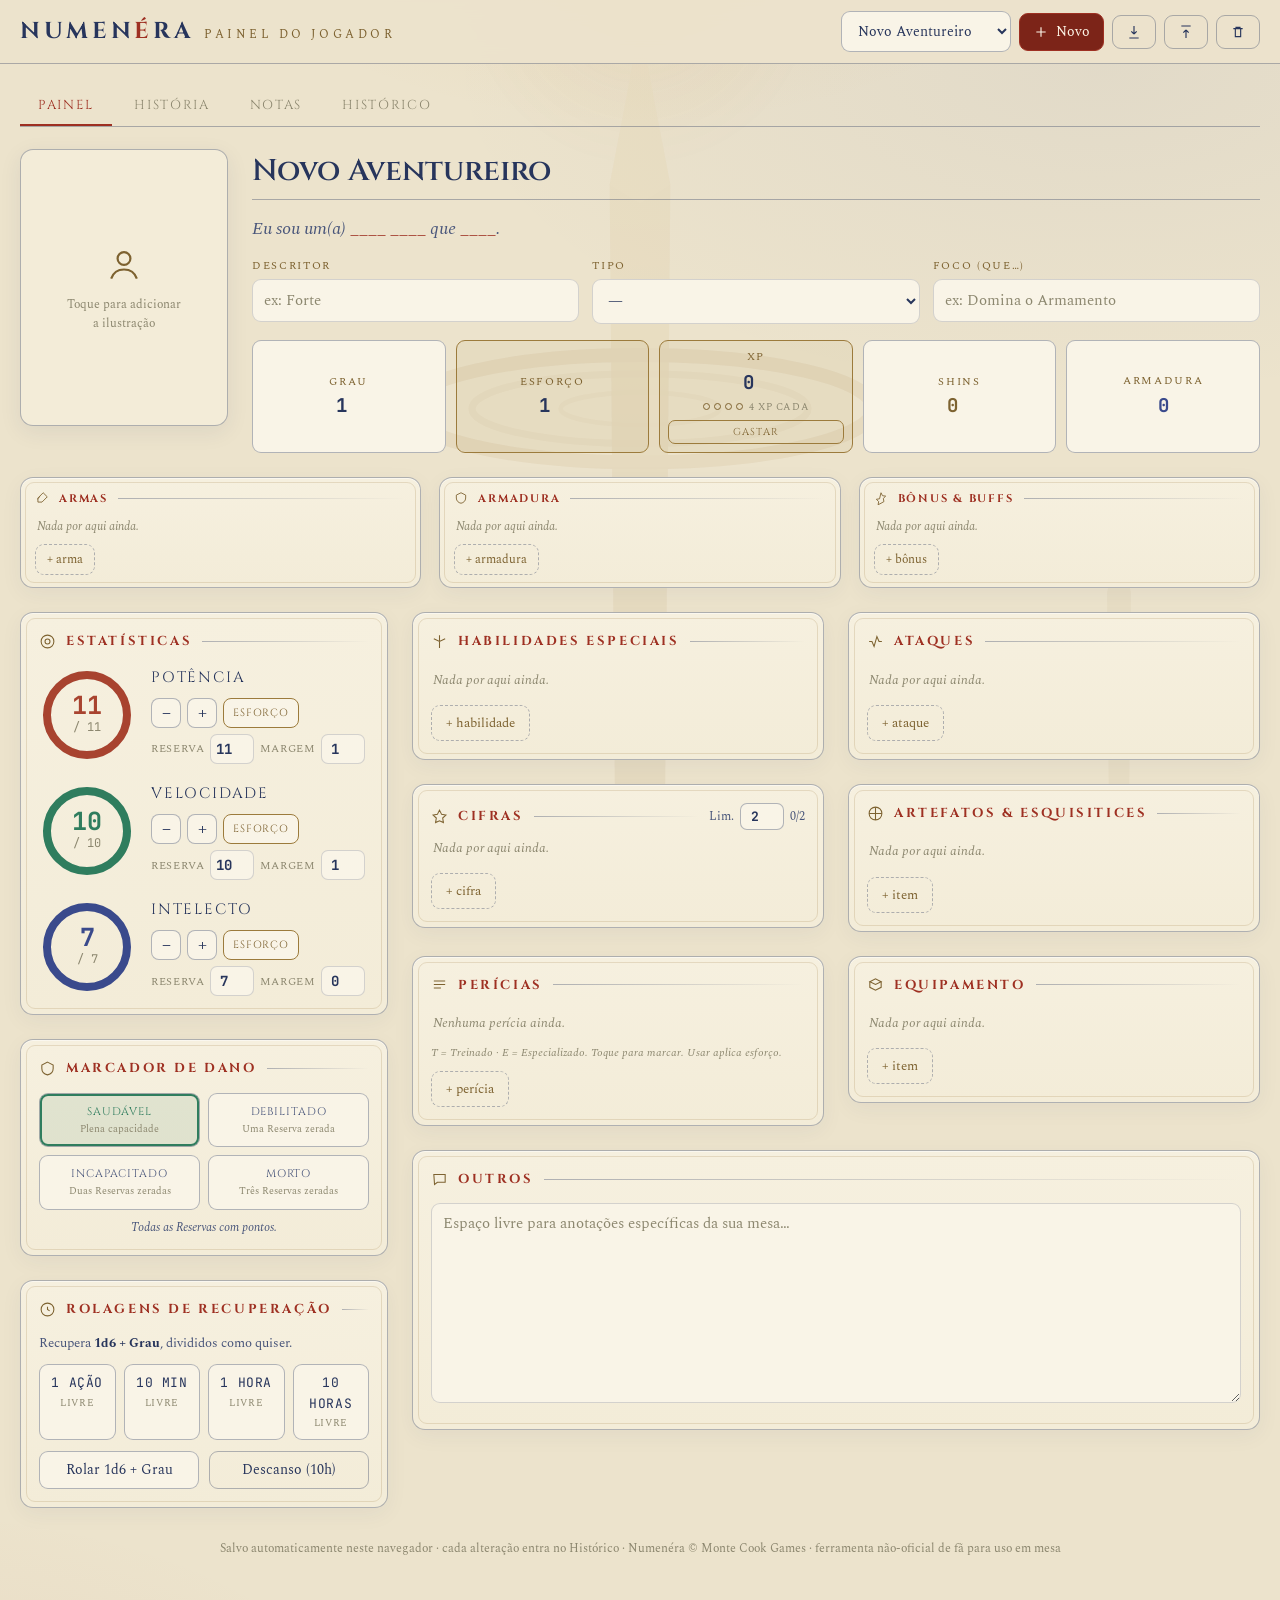
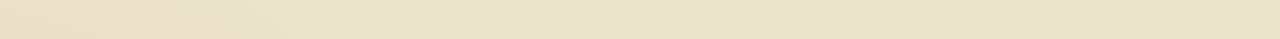
==== commit e8a893eb: "Add XP management features to Player Dashboard, including UI for spending XP, dynamic rendering of X" ====
--- a/Painel do PJ.html
+++ b/Painel do PJ.html
@@ -78,9 +78,14 @@
           <div class="cell"><span class="lbl">Foco (que…)</span><input class="fld" id="f-focus" list="dl-focus" placeholder="ex: Domina o Armamento" oninput="App.set('focus',this.value);App.renderSentence()"></div>
         </div>
         <div class="meta">
-          <div class="box"><span class="lbl">Grau</span><input id="f-tier" type="number" min="1" max="6" oninput="App.set('tier',+this.value||1);App.renderRecov()"></div>
+          <div class="box"><span class="lbl">Grau</span><input id="f-tier" type="number" min="1" max="6" oninput="App.set('tier',+this.value||1);App.renderRecov();App.renderXp()"></div>
           <div class="box eff"><span class="lbl">Esforço</span><input id="f-effort" type="number" min="0" oninput="App.set('effort',+this.value||0)"></div>
-          <div class="box"><span class="lbl">XP</span><input id="f-xp" type="number" min="0" oninput="App.set('xp',+this.value||0)"></div>
+          <div class="box xp" id="xp-box">
+            <span class="lbl">XP</span>
+            <input id="f-xp" type="number" min="0" oninput="App.set('xp',Math.max(0,+this.value||0));App.renderXp()">
+            <div class="xp-meta" id="xp-meta"></div>
+            <button class="xp-spend" type="button" onclick="App.openXp()" title="Cada passo custa 4 XP. Quatro passos, um de cada tipo, sobem o Grau.">Gastar</button>
+          </div>
           <div class="box shins"><span class="lbl">Shins</span><input id="f-shins" type="number" min="0" oninput="App.set('shins',+this.value||0)"></div>
           <div class="box armor"><span class="lbl">Armadura</span><span class="val" id="armor-total">0</span></div>
         </div>
@@ -99,6 +104,7 @@
       <div class="panel mini">
         <h3 class="ptitle"><svg class="ic" viewBox="0 0 24 24"><path d="M12 3l8 4v5c0 5-3.5 8-8 9-4.5-1-8-4-8-9V7z"/></svg>Armadura</h3>
         <div class="rows" id="list-armors"></div>
+        <div class="skill-hint" id="armor-ease" hidden></div>
         <button class="addrow" onclick="App.addItem('armors')">+ armadura</button>
       </div>
       <div class="panel mini">
@@ -121,10 +127,10 @@
         <div class="panel">
           <h3 class="ptitle"><svg class="ic" viewBox="0 0 24 24"><circle cx="12" cy="12" r="9"/><path d="M12 8v4l3 2"/></svg>Rolagens de Recuperação</h3>
           <div class="recov">
-            <div class="recline"><span>Recupera <b>1d6 + Grau</b>, divididos como quiser.</span></div>
+            <div class="recline"><span id="recov-formula">Recupera <b>1d6 + Grau</b>, divididos como quiser.</span></div>
             <div class="recrow" id="recrow"></div>
             <div class="recline">
-              <button class="btn" style="flex:1;justify-content:center" onclick="App.rollRecovery()">Rolar 1d6 + Grau</button>
+              <button class="btn" id="recov-roll" style="flex:1;justify-content:center" onclick="App.rollRecovery()">Rolar 1d6 + Grau</button>
               <button class="btn ghost" style="flex:1;justify-content:center" onclick="App.fullRest()">Descanso (10h)</button>
             </div>
           </div>
@@ -209,7 +215,7 @@
         <h3 class="ptitle"><svg class="ic" viewBox="0 0 24 24"><path d="M6 4h9l3 3v13H6z"/><path d="M9 10h6M9 14h6M9 18h4"/></svg>Histórico<span id="history-count"></span></h3>
         <button class="btn ghost" type="button" onclick="App.clearHistory()">Limpar</button>
       </div>
-      <p class="history-lead">Cada alteração desta ficha fica registrada aqui, da mais recente para a mais antiga.</p>
+      <p class="history-lead">Cada alteração desta ficha fica registrada aqui, da mais recente para a mais antiga. Em textos longos, só o trecho que mudou.</p>
       <div class="history" id="history-list"></div>
     </div>
   </section>
@@ -222,6 +228,14 @@
     <div class="modal-head"><h4 id="modal-title"></h4><button class="x" onclick="App.closeModal()">✕</button></div>
     <div class="modal-body" id="modal-body"></div>
     <div class="modal-foot"><button class="btn prim" onclick="App.closeModal()">Concluir</button></div>
+  </div>
+</div>
+
+<div class="modal-back" id="xpback" onclick="App.xpBackClick(event)">
+  <div class="modal xp-modal">
+    <div class="modal-head"><h4 id="xp-title">Gastar XP</h4><button class="x" type="button" onclick="App.closeXp()">✕</button></div>
+    <div class="modal-body" id="xp-body"></div>
+    <div class="modal-foot" id="xp-foot"></div>
   </div>
 </div>
 
@@ -244,6 +258,7 @@
 <script src="js/effort.js"></script>
 <script src="js/items.js"></script>
 <script src="js/pools.js"></script>
+<script src="js/xp.js"></script>
 <script src="js/app.js"></script>
 </body>
 </html>
--- a/css/painel.css
+++ b/css/painel.css
@@ -75,14 +75,22 @@
 .sentence b{color:var(--verm);font-style:normal;font-weight:600}
 .dtf{display:grid;grid-template-columns:repeat(3,1fr);gap:13px}
 .dtf .cell .lbl{display:block;margin-bottom:5px}
-.meta{display:flex;gap:10px;flex-wrap:nowrap}
-.meta .box{flex:1 1 0;min-width:0;background:var(--parch-3);border:1px solid var(--line-2);border-radius:var(--r);padding:8px 8px;display:flex;flex-direction:column;gap:2px;text-align:center}
+.meta{display:flex;gap:10px;flex-wrap:nowrap;align-items:stretch}
+.meta .box{flex:1 1 0;min-width:0;background:var(--parch-3);border:1px solid var(--line-2);border-radius:var(--r);padding:8px 8px;display:flex;flex-direction:column;gap:2px;text-align:center;justify-content:center}
 .meta .box .lbl{margin:0}
 .meta .box input,.meta .box .val{width:100%;background:transparent;border:none;text-align:center;font-family:"JetBrains Mono",monospace;font-size:19px;font-weight:700;color:var(--ink)}
 .meta .box input:focus{outline:none}
 .meta .box.eff{border-color:var(--brass);background:rgba(156,123,60,.07)}
 .meta .box.shins .val,.meta .box.shins input{color:var(--brass-d)}
 .meta .box.armor .val{color:var(--int)}
+.meta .box.xp{justify-content:flex-start;gap:3px;border-color:var(--brass);background:rgba(156,123,60,.07)}
+.xp-meta{display:flex;align-items:center;justify-content:center;gap:6px;min-height:16px}
+.xp-pips{display:flex;gap:4px;flex:none}
+.xp-pips i{width:7px;height:7px;border-radius:50%;border:1px solid var(--brass-d);background:transparent;display:block}
+.xp-pips i.on{background:var(--brass-d)}
+.meta .box .xp-sub{font-family:"Spectral",Georgia,serif;font-size:10px;font-weight:400;letter-spacing:.06em;text-transform:uppercase;color:var(--ink-faint);line-height:1.2}
+.xp-spend{width:100%;margin-top:2px;background:transparent;border:1px solid var(--brass);color:var(--brass-d);border-radius:7px;padding:4px 6px;font-family:"Cinzel",serif;font-size:10px;letter-spacing:.12em;text-transform:uppercase}
+.xp-spend:hover{background:rgba(156,123,60,.14)}
 .grid{display:grid;grid-template-columns:368px 1fr;gap:24px;align-items:start}
 .col{display:flex;flex-direction:column;gap:24px}
 .twocol{display:grid;grid-template-columns:1fr 1fr;gap:24px;align-items:start}
@@ -206,6 +214,34 @@
 .modal-foot{padding:12px 18px;border-top:1px solid var(--line-2);display:flex;justify-content:flex-end;gap:8px}
 .mfield{display:flex;flex-direction:column;gap:5px}
 .mfield label{font-size:11px;letter-spacing:.12em;text-transform:uppercase;color:var(--brass-d)}
+.modal.xp-modal{width:min(560px,100%)}
+.xp-note{margin:0;font-size:14.5px;color:var(--ink-soft);line-height:1.45}
+.xp-note b{color:var(--ink);font-weight:600}
+.xp-call{margin:0;font-size:13.5px;color:var(--verm);font-style:italic;line-height:1.4}
+.xp-opt{width:100%;font:inherit;text-align:left;color:var(--ink);background:var(--parch-3);border:1px solid var(--line-2);border-radius:var(--r);padding:10px 12px;display:flex;flex-direction:column;gap:4px}
+.xp-opt:hover{border-color:var(--brass);background:#fff}
+.xp-opt.done,.xp-opt.locked{cursor:default}
+.xp-opt.done{background:rgba(47,125,94,.08);border-color:var(--ok)}
+.xp-opt.done:hover{background:rgba(47,125,94,.08);border-color:var(--ok)}
+.xp-opt.locked:hover{background:var(--parch-3);border-color:var(--line-2)}
+.xp-opt .top{display:flex;justify-content:space-between;gap:10px;align-items:baseline}
+.xp-opt .t{font-family:"Cinzel",serif;font-size:12px;letter-spacing:.08em;text-transform:uppercase}
+.xp-opt .cost{font-family:"JetBrains Mono",monospace;font-size:11px;letter-spacing:0;text-transform:none;color:var(--brass-d);flex:none}
+.xp-opt.done .cost{color:var(--ok)}
+.xp-opt .d{font-size:13.5px;color:var(--ink-soft);line-height:1.4}
+.xp-row{display:flex;align-items:center;justify-content:space-between;gap:10px;background:var(--parch-3);border:1px solid var(--line);border-radius:var(--r);padding:8px 10px}
+.xp-row .nm{font-family:"Cinzel",serif;font-size:12px;letter-spacing:.08em;text-transform:uppercase}
+.xp-row .now{display:block;font-family:"JetBrains Mono",monospace;font-size:11px;letter-spacing:0;text-transform:none;color:var(--ink-faint);margin-top:2px}
+.xp-step{display:flex;align-items:center;gap:6px}
+.xp-step .n{font-family:"JetBrains Mono",monospace;font-weight:700;min-width:18px;text-align:center;font-size:16px}
+.xp-left{display:flex;justify-content:space-between;align-items:baseline;gap:12px;font-size:14px;color:var(--ink-soft)}
+.xp-left b{font-family:"JetBrains Mono",monospace;font-size:18px;color:var(--ink)}
+.xp-picks{display:flex;flex-direction:column;gap:8px}
+.xp-picks .pick{width:100%;height:auto;padding:10px 12px;border-radius:var(--r);border:1px solid var(--line-2);background:var(--parch-3);color:var(--ink);font-family:"Cinzel",serif;font-size:12px;letter-spacing:.08em;text-transform:uppercase;text-align:left;display:flex;justify-content:space-between;align-items:center;gap:8px}
+.xp-picks .pick:hover{border-color:var(--brass-d);background:#fff}
+.xp-picks .pick .sub{font-family:"Spectral",Georgia,serif;font-size:13px;letter-spacing:0;text-transform:none;color:var(--ink-soft)}
+.xp-picks .pick.on{border-color:var(--brass);background:rgba(156,123,60,.12)}
+.xp-preview{margin:0;font-size:14px;color:var(--ink-soft);line-height:1.4}
 .tip{position:fixed;z-index:300;max-width:300px;background:var(--ink);color:var(--parch-3);border:1px solid var(--brass);border-radius:10px;padding:10px 12px;font-size:13px;line-height:1.5;box-shadow:0 12px 40px rgba(0,0,0,.35);pointer-events:none;opacity:0;transition:opacity .12s;display:none}
 .tip.show{display:block;opacity:1}
 .tip .tt-title{font-family:"Cinzel",serif;font-size:12px;letter-spacing:.08em;text-transform:uppercase;color:var(--brass);margin-bottom:6px}
@@ -226,6 +262,12 @@
 .hentry .when{font-family:"JetBrains Mono",monospace;font-size:11.5px;letter-spacing:.03em;color:var(--brass-d)}
 .hentry ul{margin:6px 0 0;padding-left:18px}
 .hentry li{font-size:14.5px;line-height:1.45}
+.hentry li.hdiff{list-style:none;margin:2px 0 2px -14px}
+.hdiff-k{font-weight:600;margin-bottom:4px}
+.hdiff-ln{font-family:"JetBrains Mono",monospace;font-size:12.5px;line-height:1.45;padding:3px 8px;border-radius:4px;white-space:pre-wrap;word-break:break-word}
+.hdiff-ln.del{background:rgba(168,57,44,.12);color:var(--verm-d)}
+.hdiff-ln.add{background:rgba(47,125,94,.14);color:#1e5c43}
+.hdiff-gap{height:8px}
 @media(max-width:1040px){.grid{grid-template-columns:1fr}.hero{grid-template-columns:170px 1fr}}
 @media(max-width:760px){.gearbar{grid-template-columns:1fr}}
 @media(max-width:640px){.hero{grid-template-columns:1fr}.portrait{aspect-ratio:16/10;max-height:230px;width:60%;margin:0 auto}.twocol,.story-grid{grid-template-columns:1fr}.subcol{gap:24px}.dtf{grid-template-columns:1fr}.meta{flex-wrap:wrap}.meta .box{flex:1 1 28%}.brand h1{font-size:18px}}
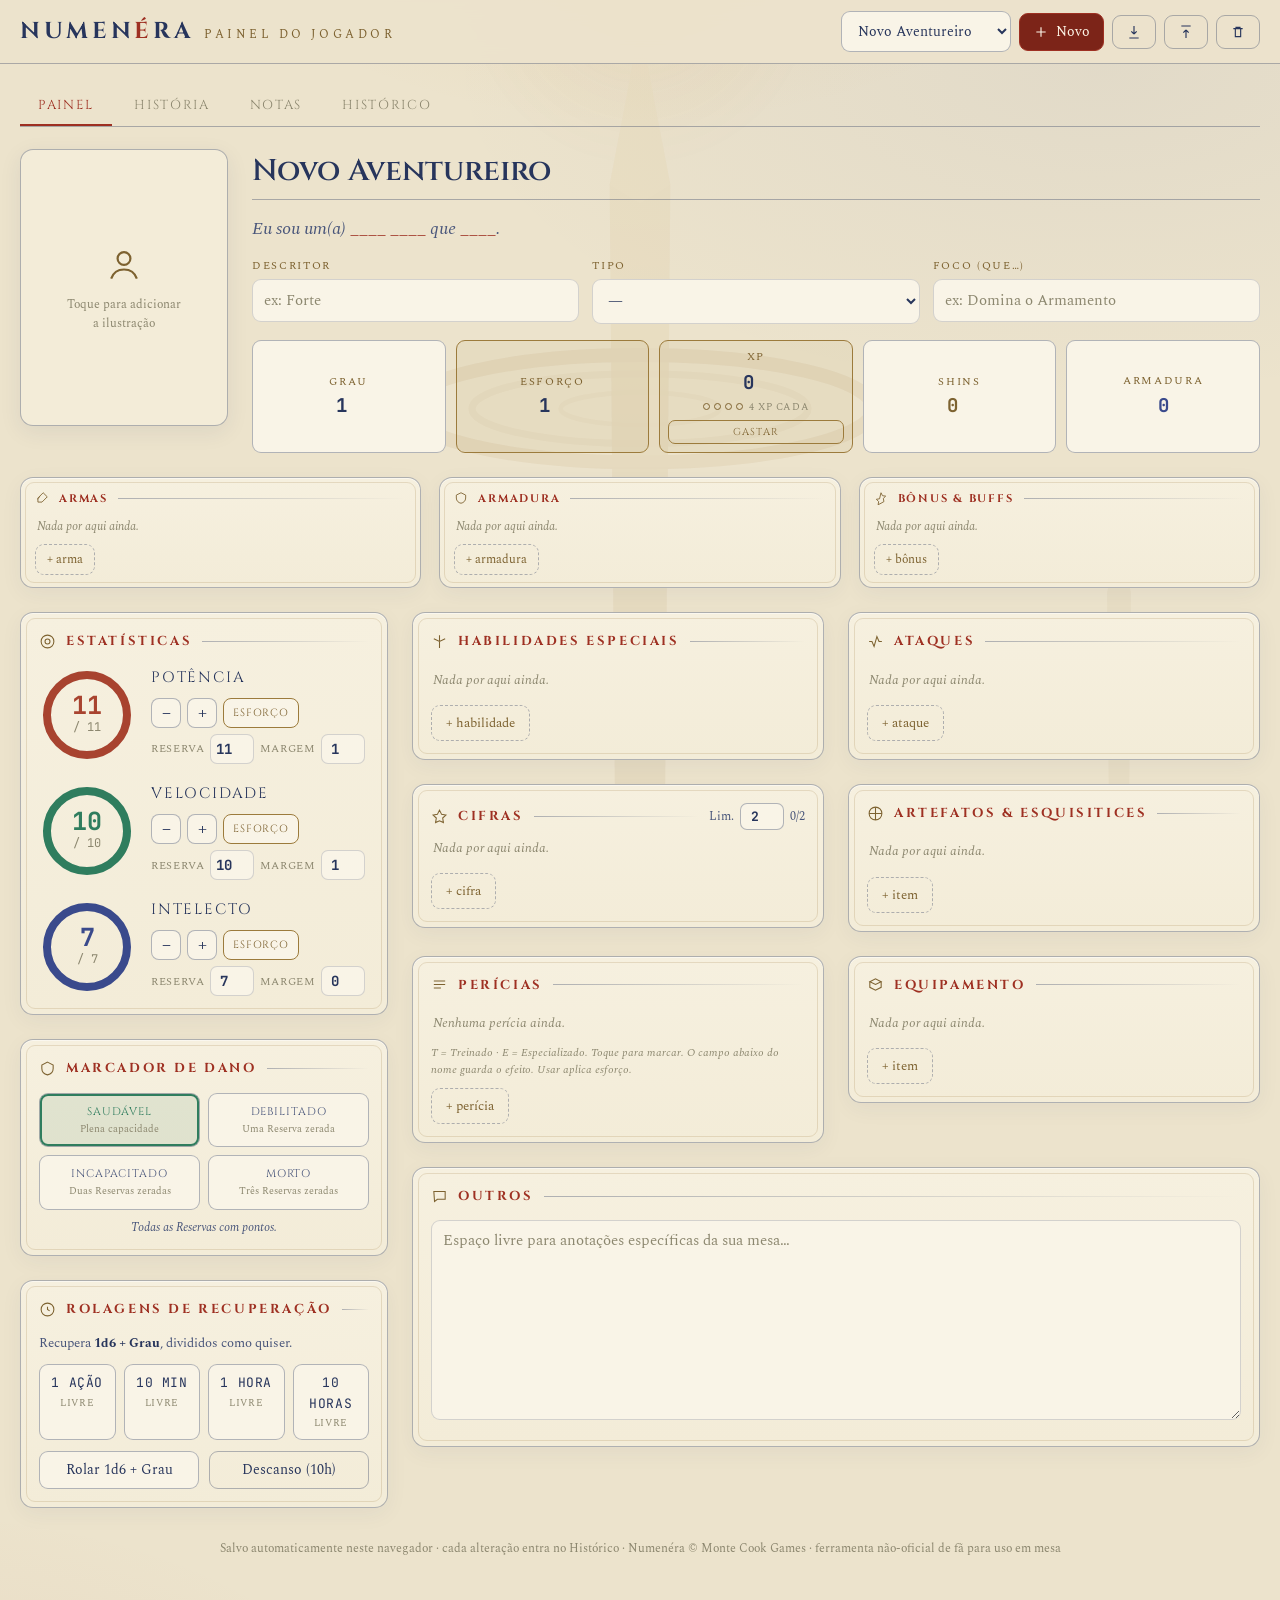
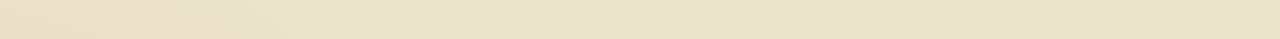
==== commit 1811fa95: "Enhance skill management in Player Dashboard by adding a description field for skills, updating the " ====
--- a/Painel do PJ.html
+++ b/Painel do PJ.html
@@ -171,7 +171,7 @@
           <div class="panel">
             <h3 class="ptitle"><svg class="ic" viewBox="0 0 24 24"><path d="M4 7h16M4 12h16M4 17h10"/></svg>Perícias</h3>
             <div class="rows" id="skills"></div>
-            <div class="skill-hint">T = Treinado · E = Especializado. Toque para marcar. Usar aplica esforço.</div>
+            <div class="skill-hint">T = Treinado · E = Especializado. Toque para marcar. O campo abaixo do nome guarda o efeito. Usar aplica esforço.</div>
             <button class="addrow" onclick="App.addSkill()">+ perícia</button>
           </div>
           <div class="panel">
--- a/css/painel.css
+++ b/css/painel.css
@@ -136,6 +136,7 @@
 .effort-math .pay{margin-top:8px;padding-top:8px;border-top:1px solid var(--line);display:flex;justify-content:space-between;gap:16px;font-weight:600}
 .effort-math .hint{margin-top:8px;font-size:12px;color:var(--ink-faint);font-style:italic}
 .effort-source{font-size:14px;color:var(--ink-soft);font-style:italic;margin:0}
+.effort-effect{margin:0;font-size:14.5px;line-height:1.45;color:var(--ink)}
 .effort-pools{display:flex;gap:6px;flex-wrap:wrap}
 .effort-pools .pick{flex:1;min-width:96px;height:auto;padding:8px 8px;font-family:"Cinzel",serif;font-size:11px;letter-spacing:.08em;text-transform:uppercase}
 .effort-pools .pick.on{border-color:var(--brass);background:rgba(156,123,60,.12);color:var(--ink)}
@@ -184,7 +185,9 @@
 .chip .ic-btn.use:hover{background:rgba(156,123,60,.10);color:var(--brass-d);border-color:var(--brass)}
 .addrow{align-self:flex-start;margin-top:10px;background:transparent;border:1px dashed var(--line-2);color:var(--brass-d);border-radius:var(--r);padding:7px 14px;font-size:13px}
 .addrow:hover{background:var(--parch-3)}
-.skill{display:flex;gap:8px;align-items:center}
+.skill{display:flex;flex-direction:column;gap:6px}
+.skill-actions{display:flex;gap:8px;align-items:center}
+.skill .skill-desc{min-height:52px;padding:7px 10px;font-size:13.5px;line-height:1.45}
 .skill .badges{display:flex;gap:5px;flex:none}
 .skill .bdg{width:30px;height:30px;border-radius:50%;border:1.5px solid var(--line-2);background:var(--parch-3);font-family:"Cinzel",serif;font-size:12px;font-weight:700;color:var(--ink-faint);display:flex;align-items:center;justify-content:center;transition:.12s}
 .skill .bdg:hover{border-color:var(--brass-d)}
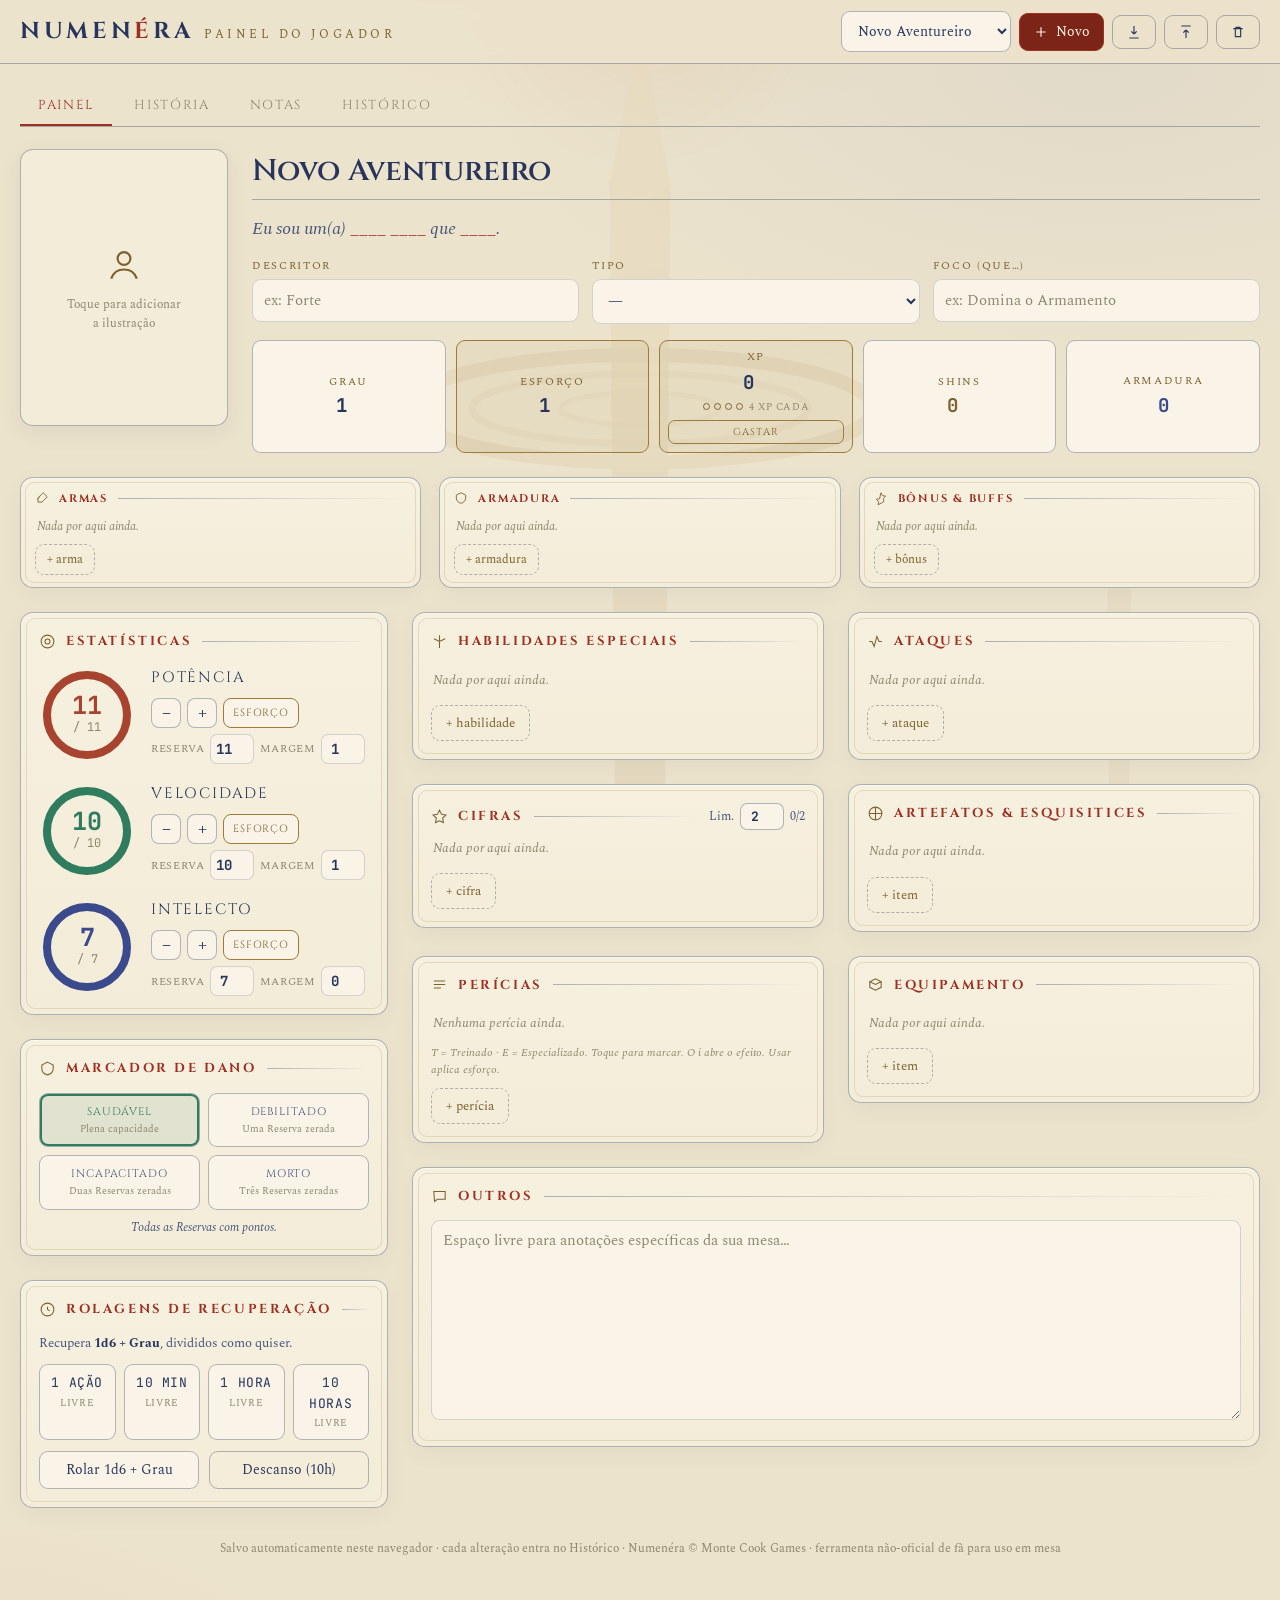
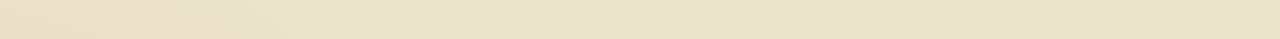
==== commit 20eb02e4: "Refine skill management in Player Dashboard by updating skill hint text for clarity, enhancing CSS s" ====
--- a/Painel do PJ.html
+++ b/Painel do PJ.html
@@ -171,7 +171,7 @@
           <div class="panel">
             <h3 class="ptitle"><svg class="ic" viewBox="0 0 24 24"><path d="M4 7h16M4 12h16M4 17h10"/></svg>Perícias</h3>
             <div class="rows" id="skills"></div>
-            <div class="skill-hint">T = Treinado · E = Especializado. Toque para marcar. O campo abaixo do nome guarda o efeito. Usar aplica esforço.</div>
+            <div class="skill-hint">T = Treinado · E = Especializado. Toque para marcar. O i abre o efeito. Usar aplica esforço.</div>
             <button class="addrow" onclick="App.addSkill()">+ perícia</button>
           </div>
           <div class="panel">
--- a/css/painel.css
+++ b/css/painel.css
@@ -193,6 +193,10 @@
 .skill .bdg:hover{border-color:var(--brass-d)}
 .skill .bdg.on[data-k="T"]{background:var(--vel);border-color:var(--vel);color:#fff}
 .skill .bdg.on[data-k="E"]{background:var(--brass);border-color:var(--brass);color:#fff}
+.skill .info{flex:none;width:30px;height:30px;border-radius:50%;border:1.5px solid var(--line-2);background:var(--parch-3);font-family:"Spectral",serif;font-style:italic;font-weight:600;font-size:16px;line-height:1;color:var(--ink-faint);display:flex;align-items:center;justify-content:center}
+.skill .info:hover{border-color:var(--brass-d);color:var(--brass-d)}
+.skill .info.has{border-color:var(--brass);color:var(--brass-d)}
+.skill .info.on{background:var(--brass);border-color:var(--brass);color:#fff}
 .skill .use{flex:none;height:34px;padding:0 9px;border-radius:8px;border:1px solid var(--brass);background:transparent;color:var(--brass-d);font-family:"Cinzel",serif;font-size:10px;letter-spacing:.06em;text-transform:uppercase}
 .skill .use:hover{background:rgba(156,123,60,.10)}
 .skill .del{flex:none;width:30px;height:34px;border-radius:8px;border:1px solid var(--line);background:transparent;color:var(--ink-faint);display:flex;align-items:center;justify-content:center;font-size:13px}
